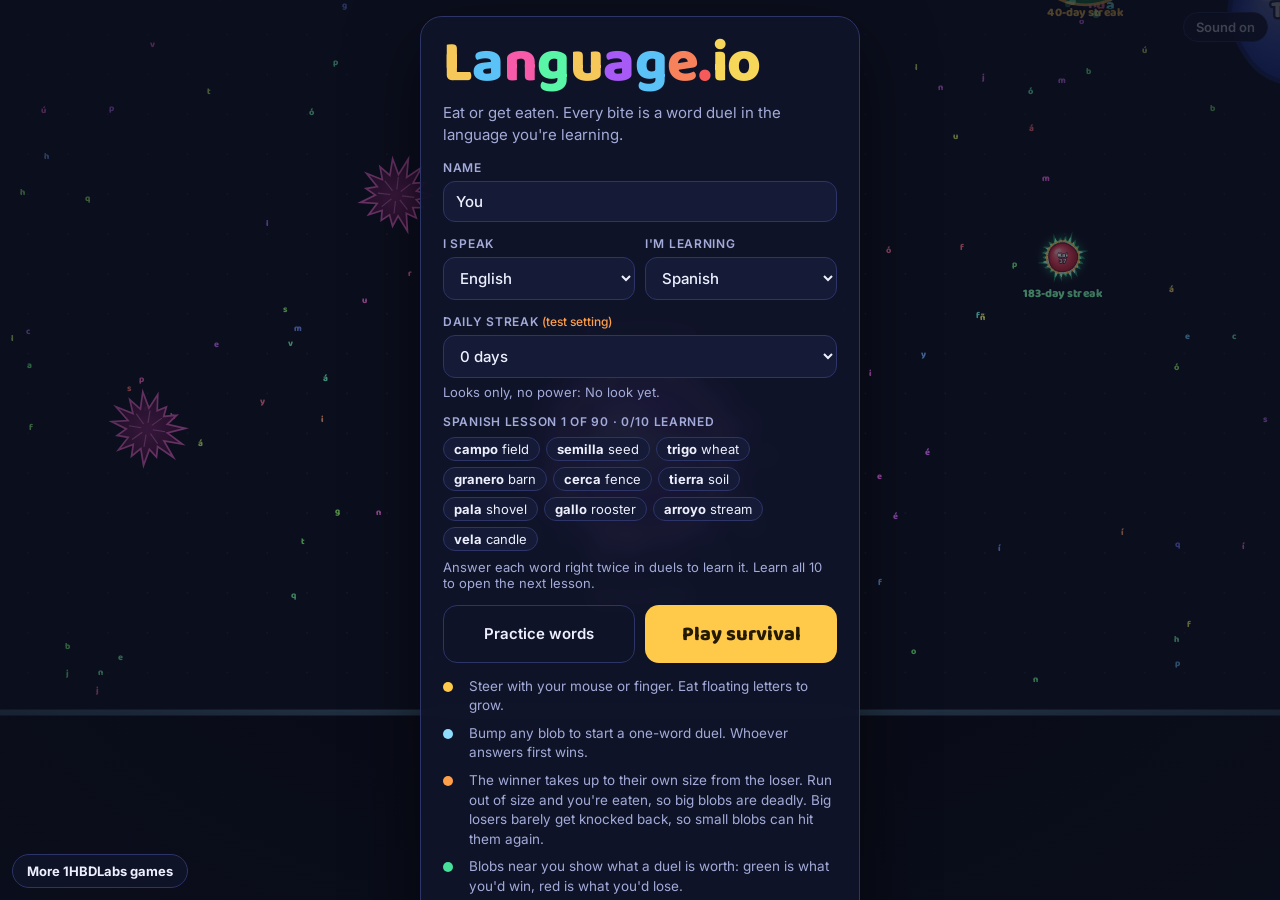
==== language-io/index.html @ 3364c901 "Add Language.io: playable browser game, privacy page and homepage card Co-Authored-By: Claude Opus 5" ====
<!doctype html>
<html lang="en">
<head>
<meta charset="utf-8">
<meta name="viewport" content="width=device-width, initial-scale=1, viewport-fit=cover, user-scalable=no">
<meta name="description" content="Language.io: a free blob battle game where every bump is a word duel. Learn Spanish, English, French, Filipino or Korean.">
<link rel="canonical" href="https://westautomotivellc.github.io/1hbdlabs-games/language-io/">
<meta property="og:title" content="Language.io">
<meta property="og:description" content="Eat or get eaten. Every bump is a word duel in the language you're learning.">
<meta property="og:type" content="website">
<style>:root{padding-top:env(safe-area-inset-top,0px);padding-bottom:env(safe-area-inset-bottom,0px)}body{margin:0}</style>
</head>
<body>
<meta charset="utf-8">
<title>Language.io</title>
<link rel="preconnect" href="https://fonts.googleapis.com">
<link rel="preconnect" href="https://fonts.gstatic.com" crossorigin>
<link rel="stylesheet" href="https://fonts.googleapis.com/css2?family=Baloo+2:wght@500;700;800&family=Inter:wght@400;500;600;700&display=swap">
<style>
/* Layout: full-bleed canvas arena; small glass panels float at the edges; the duel card docks at the bottom. One committed night-pond look. */
:root{
  --ink:#0b0e1d; --ink-2:#151b36; --panel:rgba(16,20,42,.9); --line:#2c3468;
  --text:#eef0ff; --muted:#a3abd9; --gold:#ffc94a; --good:#46e09a; --bad:#ff5f77;
  --bubble:#8fdcff; --ember:#ff9f4a; --thorn:#d25cb6;
  --display:"Baloo 2","Trebuchet MS",system-ui,sans-serif;
  --body:"Inter",system-ui,-apple-system,"Segoe UI",sans-serif;
  color-scheme:dark;
}
[hidden]{display:none!important}
html,body{height:100%;margin:0;overflow:hidden;background:var(--ink);color:var(--text);font-family:var(--body)}
#game{position:fixed;inset:0;display:block;touch-action:none;cursor:crosshair}
button{font:inherit;color:inherit}
button:focus-visible,select:focus-visible,input:focus-visible{outline:2px solid var(--gold);outline-offset:2px}

/* ---------- start / over screens ---------- */
.screen{position:fixed;inset:0;display:grid;place-items:center;overflow:auto;z-index:20;
  padding-block:max(16px,env(safe-area-inset-top,0px)) max(16px,env(safe-area-inset-bottom,0px));
  padding-left:max(16px,env(safe-area-inset-left,0px));padding-right:max(16px,env(safe-area-inset-right,0px));
  background:radial-gradient(ellipse at center,rgba(11,14,29,.25),rgba(11,14,29,.82))}
#start,#over{padding-bottom:calc(64px + env(safe-area-inset-bottom,0px))}
.card{width:100%;max-width:440px;box-sizing:border-box;background:var(--panel);border:1px solid var(--line);border-radius:22px;
  padding:22px;display:grid;gap:14px;box-shadow:0 24px 70px rgba(0,0,0,.5);backdrop-filter:blur(10px)}
.logo{font-family:var(--display);font-weight:800;font-size:clamp(44px,12vw,58px);line-height:.85;margin:0;letter-spacing:-.01em}
.logo span{display:inline-block}
.tag{margin:0;color:var(--muted);font-size:15px;line-height:1.45}
.field{display:grid;gap:6px;min-width:0}
.field label{font-size:12px;font-weight:600;letter-spacing:.06em;text-transform:uppercase;color:var(--muted)}
.hint{text-transform:none;letter-spacing:0;font-weight:500;color:var(--ember)}
.field input,.field select{width:100%;box-sizing:border-box;background:var(--ink-2);border:1px solid var(--line);color:var(--text);
  border-radius:12px;padding:10px 12px;font:500 15px var(--body)}
.row2{display:grid;grid-template-columns:1fr 1fr;gap:10px}
.note{margin:0;font-size:13px;color:var(--muted)}
.today{display:grid;gap:8px}
.today .lbl{font-size:12px;font-weight:600;letter-spacing:.06em;text-transform:uppercase;color:var(--muted)}
.chips{display:flex;flex-wrap:wrap;gap:6px}
.chip{background:var(--ink-2);border:1px solid var(--line);border-radius:999px;padding:3px 10px;font-size:13px}
.chip b{font-weight:700}
.chip.done{border-color:var(--good);background:rgba(70,224,154,.12)}
.err{margin:0;color:var(--bad);font-size:14px}
.btn-primary{background:var(--gold);color:#241a00;border:0;border-radius:14px;padding:13px 16px;font:800 20px var(--display);cursor:pointer}
.btn-primary:hover{filter:brightness(1.07)}
.btn-ghost{background:transparent;border:1px solid var(--line);border-radius:14px;padding:11px 16px;font:600 15px var(--body);cursor:pointer}
.how{margin:0;padding:0;list-style:none;display:grid;gap:8px;font-size:13.5px;line-height:1.45;color:var(--muted)}
.how li{display:grid;grid-template-columns:18px 1fr;gap:8px}
.how li::before{content:"";width:10px;height:10px;border-radius:50%;margin-top:5px;background:var(--dot,var(--gold))}
.stats{display:grid;grid-template-columns:1fr 1fr;gap:8px}
.stat{background:var(--ink-2);border:1px solid var(--line);border-radius:14px;padding:10px 12px}
.stat .k{font-size:12px;color:var(--muted)}
.stat .v{font:800 26px var(--display);font-variant-numeric:tabular-nums;line-height:1.1}
.btnrow{display:grid;grid-template-columns:1fr 1fr;gap:10px}

/* ---------- practice ---------- */
.p-head{display:flex;justify-content:space-between;align-items:center;gap:12px}
.p-title{font:800 30px var(--display);margin:0;line-height:1}
.p-close{padding:7px 14px}
.p-controls{display:grid;grid-template-columns:repeat(3,minmax(0,1fr));gap:8px}
.p-controls select{padding:8px 8px;font-size:14px}
.p-card{min-height:190px;background:var(--ink-2);border:1.5px solid var(--line);border-radius:18px;padding:18px;cursor:pointer;
  display:grid;align-content:center;justify-items:center;gap:8px;text-align:center}
.p-card:hover{border-color:var(--bubble)}
.p-card.flipped{border-color:var(--gold)}
.p-lang{font:700 11px var(--body);letter-spacing:.14em;text-transform:uppercase;color:var(--muted)}
.p-front{font:800 clamp(30px,9vw,44px) var(--display);line-height:1.05;overflow-wrap:anywhere}
.p-back{font:700 22px var(--body);color:var(--gold);overflow-wrap:anywhere}
.p-hint{font-size:13px;color:var(--muted)}
.p-count{text-align:center;font-size:14px;color:var(--muted);font-variant-numeric:tabular-nums}
@media (max-width:420px){ .p-controls{grid-template-columns:1fr 1fr} }

/* ---------- more games corner ---------- */
.more{position:fixed;z-index:25;left:max(12px,env(safe-area-inset-left,0px));bottom:calc(12px + env(safe-area-inset-bottom,0px));
  display:flex;flex-direction:column-reverse;align-items:flex-start;gap:8px;max-width:calc(100% - 24px)}
.more-btn{background:var(--panel);border:1px solid var(--line);border-radius:999px;padding:8px 14px;font:700 13px var(--body);cursor:pointer}
.more-btn:hover{border-color:var(--gold)}
.more-panel{width:300px;max-width:100%;box-sizing:border-box;background:var(--panel);border:1px solid var(--line);border-radius:16px;padding:12px;
  display:grid;gap:10px;backdrop-filter:blur(10px);box-shadow:0 16px 40px rgba(0,0,0,.45)}
.more-head{font:800 16px var(--display)}
.more-list{display:grid;gap:10px}
.mg{display:grid;grid-template-columns:48px 1fr;gap:10px;align-items:center}
.mg-icon{width:48px;height:48px;border-radius:12px;background:var(--ink-2);object-fit:cover;display:grid;place-items:center;font:800 20px var(--display)}
.mg-name{font:700 14px var(--body)}
.mg-links{display:flex;flex-wrap:wrap;gap:6px;margin-top:4px}
.mg-links a,.mg-links span{font:600 12px var(--body);color:var(--text);text-decoration:none;border:1px solid var(--line);border-radius:8px;padding:3px 8px}
.mg-links a:hover{border-color:var(--gold)}
.mg-links span{color:var(--muted)}
.more-foot{font-size:12px;color:var(--muted)}
.more-foot a{color:var(--muted)}

/* ---------- HUD ---------- */
.hud{position:fixed;z-index:10}
#hudL{top:calc(12px + env(safe-area-inset-top,0px));left:max(12px,env(safe-area-inset-left,0px));display:flex;gap:8px;flex-wrap:wrap;pointer-events:none}
.pill{background:var(--panel);border:1px solid var(--line);border-radius:999px;padding:4px 12px;font:700 15px var(--display);white-space:nowrap}
.pill .k{color:var(--muted);font-weight:600;margin-right:4px}
#lb{top:calc(56px + env(safe-area-inset-top,0px));right:max(12px,env(safe-area-inset-right,0px));background:var(--panel);
  border:1px solid var(--line);border-radius:14px;padding:8px 10px;font-size:13px;min-width:150px;pointer-events:none;display:grid;gap:2px}
#lb .row{display:grid;grid-template-columns:18px 1fr auto;gap:6px;font-variant-numeric:tabular-nums}
#lb .row.me{color:var(--gold);font-weight:700}
#lb .n{overflow:hidden;text-overflow:ellipsis;white-space:nowrap}
#lb .h{font:700 12px var(--body);letter-spacing:.06em;text-transform:uppercase;color:var(--muted);margin-bottom:2px}
#muteBtn{top:calc(12px + env(safe-area-inset-top,0px));right:max(12px,env(safe-area-inset-right,0px));background:var(--panel);
  border:1px solid var(--line);border-radius:999px;padding:6px 12px;font:600 13px var(--body);cursor:pointer}
#banner{top:calc(56px + env(safe-area-inset-top,0px));left:50%;transform:translateX(-50%);max-width:min(460px,calc(100% - 32px));
  background:var(--panel);border:1px solid var(--line);border-radius:14px;padding:8px 14px;font:700 16px var(--display);text-align:center;pointer-events:none}
#banner.good{border-color:var(--good)} #banner.bad{border-color:var(--bad)}
#revChip{bottom:calc(16px + env(safe-area-inset-bottom,0px));left:50%;transform:translateX(-50%);background:var(--panel);
  border:1.5px solid var(--ember);color:var(--ember);border-radius:999px;padding:6px 14px;font:700 15px var(--display);pointer-events:none;white-space:nowrap}
#bossTag{top:calc(100px + env(safe-area-inset-top,0px));left:50%;transform:translateX(-50%);font:700 13px var(--body);letter-spacing:.14em;
  text-transform:uppercase;color:#d9a6ff;pointer-events:none;text-shadow:0 0 12px rgba(160,60,255,.8)}

/* ---------- duel card ---------- */
#duel{position:fixed;z-index:15;left:50%;transform:translateX(-50%);bottom:calc(14px + env(safe-area-inset-bottom,0px));
  width:min(560px,calc(100% - 32px));box-sizing:border-box;background:var(--panel);border:1.5px solid var(--bubble);border-radius:22px;
  padding:14px 16px 16px;display:grid;gap:10px;box-shadow:0 0 0 6px rgba(143,220,255,.08),0 20px 60px rgba(0,0,0,.5);backdrop-filter:blur(10px)}
#duel.revenge{border-color:var(--ember);box-shadow:0 0 0 6px rgba(255,159,74,.1),0 20px 60px rgba(0,0,0,.5)}
.d-top{display:flex;justify-content:space-between;gap:12px;align-items:flex-start}
.d-title{font:800 19px var(--display);line-height:1.1}
.d-goal{font-size:13px;color:var(--muted);margin-top:2px}
.d-pips{display:flex;gap:6px;padding-top:4px;flex-shrink:0}
.d-pips i{width:14px;height:14px;border-radius:50%;border:2px solid var(--bubble);box-sizing:border-box}
.d-pips i.on{background:var(--bubble)}
#duel.revenge .d-pips i{border-color:var(--ember)} #duel.revenge .d-pips i.on{background:var(--ember)}
.d-word{display:grid;justify-items:center;gap:2px}
.d-lang{font:700 11px var(--body);letter-spacing:.14em;text-transform:uppercase;color:var(--muted)}
.d-prompt{font:800 clamp(34px,9vw,50px) var(--display);line-height:1;text-align:center;overflow-wrap:anywhere}
.d-timer{height:6px;background:var(--ink-2);border-radius:99px;overflow:hidden}
.d-timer i{display:block;height:100%;width:100%;background:var(--bubble);transform-origin:left center}
#duel.revenge .d-timer i{background:var(--ember)}
.d-opts{display:grid;grid-template-columns:1fr 1fr;gap:8px}
.d-opts button{min-height:52px;min-width:0;background:var(--ink-2);border:1.5px solid var(--line);border-radius:14px;padding:8px 12px;
  display:flex;align-items:center;gap:10px;text-align:left;cursor:pointer;font:600 16px var(--body)}
.d-opts button:hover:not(:disabled){border-color:var(--bubble)}
.d-opts button:disabled{cursor:default;opacity:.75}
.d-opts button.right{background:rgba(70,224,154,.18);border-color:var(--good);opacity:1}
.d-opts button.wrong{background:rgba(255,95,119,.16);border-color:var(--bad);opacity:1}
.d-opts kbd{font:700 12px var(--body);color:var(--muted);border:1px solid var(--line);border-radius:6px;padding:1px 6px;flex-shrink:0}
.d-opts span{overflow-wrap:anywhere;min-width:0}
.d-status{min-height:20px;font-size:14px;text-align:center;color:var(--muted)}
.d-status.good{color:var(--good)} .d-status.bad{color:var(--bad)}

@media (max-width:560px){
  #lb{min-width:120px;font-size:12px}
  #lb .row:nth-child(n+6){display:none}
  .d-opts button{min-height:46px;font-size:15px}
}
@media (prefers-reduced-motion:reduce){ .btn-primary:hover{filter:none} }
</style>

<canvas id="game" aria-label="Language.io arena"></canvas>

<div class="hud" id="hudL" hidden>
  <div class="pill"><span class="k">Size</span><span id="hudSize">20</span></div>
  <div class="pill" id="hudStreak"></div>
  <div class="pill" id="hudLesson"></div>
</div>
<div class="hud" id="lb" hidden></div>
<button class="hud" id="muteBtn" type="button">Sound on</button>
<div class="hud" id="banner" hidden></div>
<div class="hud" id="revChip" hidden></div>
<div class="hud" id="bossTag" hidden>La Sombra is near</div>

<div id="duel" hidden role="dialog" aria-label="Word duel">
  <div class="d-top">
    <div><div class="d-title" id="dTitle"></div><div class="d-goal" id="dGoal"></div></div>
    <div class="d-pips" id="dPips"></div>
  </div>
  <div class="d-word"><span class="d-lang" id="dLang"></span><span class="d-prompt" id="dPrompt"></span></div>
  <div class="d-timer"><i id="dBar"></i></div>
  <div class="d-opts" id="dOpts">
    <button type="button" data-i="0"><kbd>1</kbd><span></span></button>
    <button type="button" data-i="1"><kbd>2</kbd><span></span></button>
    <button type="button" data-i="2"><kbd>3</kbd><span></span></button>
    <button type="button" data-i="3"><kbd>4</kbd><span></span></button>
  </div>
  <div class="d-status" id="dStatus"></div>
</div>

<div class="screen" id="start">
  <div class="card">
    <h1 class="logo" id="logo">Language.io</h1>
    <p class="tag">Eat or get eaten. Every bite is a word duel in the language you're learning.</p>
    <div class="field"><label for="nameIn">Name</label><input id="nameIn" maxlength="14" autocomplete="off"></div>
    <div class="row2">
      <div class="field"><label for="speakIn">I speak</label><select id="speakIn"></select></div>
      <div class="field"><label for="learnIn">I'm learning</label><select id="learnIn"></select></div>
    </div>
    <div class="field">
      <label for="streakIn">Daily streak <span class="hint">(test setting)</span></label>
      <select id="streakIn">
        <option value="0">0 days</option><option value="10">10 days</option><option value="50">50 days</option>
        <option value="100">100 days</option><option value="500">500 days</option>
      </select>
      <p class="note" id="streakNote"></p>
    </div>
    <div class="today"><div class="lbl" id="todayLbl">Lesson 1</div><div class="chips" id="chips"></div><p class="note" id="courseNote"></p></div>
    <p class="err" id="err" hidden></p>
    <div class="btnrow">
      <button class="btn-ghost" id="practiceBtn" type="button">Practice words</button>
      <button class="btn-primary" id="playBtn" type="button">Play survival</button>
    </div>
    <ul class="how">
      <li>Steer with your mouse or finger. Eat floating letters to grow.</li>
      <li style="--dot:var(--bubble)">Bump any blob to start a one-word duel. Whoever answers first wins.</li>
      <li style="--dot:var(--ember)">The winner takes up to their own size from the loser. Run out of size and you're eaten, so big blobs are deadly. Big losers barely get knocked back, so small blobs can hit them again.</li>
      <li style="--dot:var(--good)">Blobs near you show what a duel is worth: green is what you'd win, red is what you'd lose.</li>
      <li style="--dot:var(--thorn)">Small blobs can hide in thornbushes. A big blob can smash a bush to expose who's hiding, but it cracks open: it loses 20% of its size, slows down, and loses more in duels for a few seconds. Bushes grow back after 40 seconds.</li>
    </ul>
  </div>
</div>

<div class="screen" id="practice" hidden>
  <div class="card">
    <div class="p-head">
      <h2 class="p-title">Practice</h2>
      <button class="btn-ghost p-close" id="pClose" type="button">Back</button>
    </div>
    <div class="p-controls">
      <div class="field"><label for="pScope">Words</label>
        <select id="pScope"><option value="lesson">This lesson</option><option value="all">All lessons so far</option></select></div>
      <div class="field"><label for="pOrder">Order</label>
        <select id="pOrder"><option value="course">Course order</option><option value="shuffle">Shuffled</option><option value="hard">Hardest first</option><option value="reverse">Newest first</option></select></div>
      <div class="field"><label for="pFront">Show first</label>
        <select id="pFront"><option value="learn">Word to learn</option><option value="speak">Meaning</option></select></div>
    </div>
    <button class="p-card" id="pCard" type="button" aria-live="polite">
      <span class="p-lang" id="pLang"></span>
      <span class="p-front" id="pFrontTxt"></span>
      <span class="p-back" id="pBackTxt" hidden></span>
      <span class="p-hint" id="pHint">Tap to flip</span>
    </button>
    <div class="p-count" id="pCount"></div>
    <div class="btnrow">
      <button class="btn-ghost p-again" id="pAgain" type="button">Again</button>
      <button class="btn-primary" id="pGot" type="button">Got it</button>
    </div>
    <p class="note">Space flips the card. Left arrow is Again, right arrow is Got it. Practice doesn't change your lesson progress; duels do.</p>
  </div>
</div>

<div id="moreGames" class="more" hidden>
  <button class="more-btn" id="moreBtn" type="button" aria-expanded="false" aria-controls="morePanel">More 1HBDLabs games</button>
  <div class="more-panel" id="morePanel" hidden>
    <div class="more-head">More games by 1HBDLabs</div>
    <div class="more-list" id="moreList"></div>
    <div class="more-foot"><a href="https://westautomotivellc.github.io/1hbdlabs-games/" target="_blank" rel="noopener">All games</a> · <a href="https://westautomotivellc.github.io/1hbdlabs-games/language-io/privacy/" target="_blank" rel="noopener">Privacy</a></div>
  </div>
</div>

<div class="screen" id="adWait" hidden><div class="card" style="text-align:center;max-width:260px"><p class="tag">Loading a quick ad…</p></div></div>

<div class="screen" id="over" hidden>
  <div class="card">
    <h2 class="logo" style="font-size:40px" id="overTitle">Eaten</h2>
    <p class="tag" id="overSub"></p>
    <div class="stats">
      <div class="stat"><div class="k">Peak size</div><div class="v" id="sPeak">0</div></div>
      <div class="stat"><div class="k">Words right</div><div class="v" id="sWords">0</div></div>
      <div class="stat"><div class="k">Duels won</div><div class="v" id="sDuels">0</div></div>
      <div class="stat"><div class="k">Survived</div><div class="v" id="sTime">0s</div></div>
    </div>
    <div class="btnrow">
      <button class="btn-ghost" id="menuBtn" type="button">Settings</button>
      <button class="btn-primary" id="againBtn" type="button">Play again</button>
    </div>
  </div>
</div>

<script>
(() => {
'use strict';

/* ================= words: The Last Translator curriculum, 900 concepts in course order (en | es | fil | fr | ko) ================= */
const RAW = `field|campo|bukid|champ|밭
seed|semilla|buto|graine|씨앗
wheat|trigo|trigo|blé|밀
barn|granero|kamalig|grange|헛간
fence|cerca|bakod|clôture|울타리
soil|tierra|lupa|sol|토양
shovel|pala|pala|pelle|삽
rooster|gallo|tandang|coq|수탉
stream|arroyo|batis|ruisseau|개울
candle|vela|kandila|bougie|양초
blanket|manta|kumot|couverture|담요
spoon|cuchara|kutsara|cuillère|숟가락
boot|bota|bota|botte|부츠
belt|cinturón|sinturon|ceinture|벨트
scarf|bufanda|bandana|foulard|스카프
hand|mano|kamay|main|손
foot|pie|paa|pied|발
head|cabeza|ulo|tête|머리
arm|brazo|braso|bras|팔
leg|pierna|binti|jambe|다리
to be|ser|maging|être|이다
to have|tener|mayroon|avoir|가지다
to do|hacer|gawin|faire|하다
to go|ir|pumunta|aller|가다
to come|venir|dumating|venir|오다
to see|ver|makita|voir|보다
to look|mirar|tumingin|regarder|바라보다
to hear|oír|marinig|entendre|듣다
to listen|escuchar|makinig|écouter|귀 기울여 듣다
to say|decir|sabihin|dire|말하다
big|grande|malaki|grand|큰
small|pequeño|maliit|petit|작은
tall|alto|matangkad|grand|키가 큰
short|corto|maikli|court|짧은
long|largo|mahaba|long|긴
new|nuevo|bago|nouveau|새로운
old|viejo|luma|vieux|오래된
young|joven|bata pa|jeune|어린
good|bueno|mabuti|bon|좋은
bad|malo|masama|mauvais|나쁜
face|cara|mukha|visage|얼굴
eye|ojo|mata|œil|눈
mouth|boca|bibig|bouche|입
ear|oreja|tainga|oreille|귀
nose|nariz|ilong|nez|코
house|casa|bahay|maison|집
door|puerta|pinto|porte|문
window|ventana|bintana|fenêtre|창문
room|habitación|silid|chambre|방
bed|cama|kama|lit|침대
to tell|contar|magkuwento|raconter|이야기하다
to ask|preguntar|magtanong|demander|묻다
to answer|responder|sumagot|répondre|대답하다
to read|leer|basahin|lire|읽다
to write|escribir|magsulat|écrire|쓰다
to speak|hablar|magsalita|parler|말하다
to learn|aprender|matuto|apprendre|배우다
to teach|enseñar|magturo|enseigner|가르치다
to study|estudiar|mag-aral|étudier|공부하다
to play|jugar|maglaro|jouer|놀다
chair|silla|upuan|chaise|의자
table|mesa|mesa|table|테이블
book|libro|aklat|livre|책
pencil|lápiz|lapis|crayon|연필
paper|papel|papel|papier|종이
school|escuela|paaralan|école|학교
teacher|maestro|guro|professeur|선생님
student|estudiante|estudyante|étudiant|학생
friend|amigo|kaibigan|ami|친구
family|familia|pamilya|famille|가족
happy|feliz|masaya|heureux|행복하다
sad|triste|malungkot|triste|슬픈
hot|caliente|mainit|chaud|뜨거운
cold|frío|malamig|froid|추운
warm|cálido|mainit-init|chaud|따뜻한
cool|fresco|malamig-lamig|frais|시원한
fast|rápido|mabilis|rapide|빠른
slow|lento|mabagal|lent|느린
easy|fácil|madali|facile|쉬운
hard|difícil|mahirap|difficile|어려운
to work|trabajar|magtrabaho|travailler|일하다
to help|ayudar|tumulong|aider|돕다
to make|fabricar|gumawa|faire|만들다
to use|usar|gumamit|utiliser|사용하다
to take|tomar|kunin|prendre|가져가다
to give|dar|magbigay|donner|주다
to put|poner|ilagay|mettre|놓다
to get|obtener|makuha|obtenir|얻다
to keep|guardar|panatilihin|garder|유지하다
to open|abrir|buksan|ouvrir|열다
mother|madre|ina|mère|어머니
father|padre|ama|père|아버지
sister|hermana|kapatid na babae|sœur|여자 형제
brother|hermano|kapatid na lalaki|frère|남자 형제
baby|bebé|sanggol|bébé|아기
boy|niño|batang lalaki|garçon|소년
girl|niña|batang babae|fille|소녀
man|hombre|lalaki|homme|남성
woman|mujer|babae|femme|여성
food|comida|pagkain|nourriture|음식
water|agua|tubig|eau|물
milk|leche|gatas|lait|우유
bread|pan|tinapay|pain|빵
rice|arroz|kanin|riz|밥
apple|manzana|mansanas|pomme|사과
banana|plátano|saging|banane|바나나
egg|huevo|itlog|œuf|계란
breakfast|desayuno|almusal|petit-déjeuner|아침 식사
lunch|almuerzo|tanghalian|déjeuner|점심 식사
dinner|cena|hapunan|dîner|저녁 식사
to close|cerrar|isara|fermer|닫다
to start|empezar|magsimula|commencer|시작하다
to stop|parar|huminto|arrêter|멈추다
to walk|caminar|maglakad|marcher|걷다
to run|correr|tumakbo|courir|달리다
to jump|saltar|lumukso|sauter|점프하다
to sit|sentarse|umupo|s'asseoir|앉다
to stand|estar de pie|tumayo|se tenir debout|서다
to sleep|dormir|matulog|dormir|잠을 자다
to wake up|despertarse|gumising|se réveiller|잠에서 깨다
clean|limpio|malinis|propre|깨끗한
dirty|sucio|marumi|sale|더러운
full|lleno|puno|plein|가득한
empty|vacío|walang laman|vide|비어 있는
open|abierto|bukas|ouvert|열려 있는
closed|cerrado|sarado|fermé|닫힌
light|claro|maliwanag|clair|밝은
dark|oscuro|madilim|sombre|어두운
wet|mojado|basa|mouillé|젖은
dry|seco|tuyo|sec|마른
cat|gato|pusa|chat|고양이
dog|perro|aso|chien|개
bird|pájaro|ibon|oiseau|새
fish|pez|isda|poisson|물고기
horse|caballo|kabayo|cheval|말
cow|vaca|baka|vache|암소
pig|cerdo|baboy|cochon|돼지
chicken|pollo|manok|poulet|닭
tree|árbol|puno|arbre|나무
flower|flor|bulaklak|fleur|꽃
to eat|comer|kumain|manger|먹다
to drink|beber|uminom|boire|마시다
to cook|cocinar|magluto|cuisiner|요리하다
to wash|lavar|maghugas|laver|씻다
to clean|limpiar|maglinis|nettoyer|청소하다
to wear|llevar puesto|magsuot|porter|입다
to buy|comprar|bumili|acheter|구입하다
to pay|pagar|magbayad|payer|지불하다
to like|gustar|magustuhan|aimer|좋아하다
to love|amar|magmahal|aimer|사랑하다
grass|césped|damo|herbe|잔디
river|río|ilog|rivière|강
lake|lago|lawa|lac|호수
rain|lluvia|ulan|pluie|비
sun|sol|araw|soleil|해
moon|luna|buwan|lune|달
star|estrella|bituin|étoile|별
cloud|nube|ulap|nuage|구름
day|día|araw|jour|낮
night|noche|gabi|nuit|밤
soft|suave|malambot|doux|부드러운
strong|fuerte|malakas|fort|강한
weak|débil|mahina|faible|약한
loud|ruidoso|maingay|fort|시끄러운
quiet|tranquilo|tahimik|calme|조용한
kind|amable|mabait|gentil|친절한
mean|antipático|masama ang ugali|méchant|심술궂은
funny|gracioso|nakakatawa|drôle|재미있는
serious|serio|Seryoso|sérieux|심각한
pretty|bonito|maganda|joli|예쁜
to want|querer|gusto|vouloir|원하다
to need|necesitar|kailangan|avoir besoin|필요하다
to know|saber|alam|savoir|알다
to think|pensar|isipin|penser|생각하다
to feel|sentir|makaramdam|ressentir|느끼다
to find|encontrar|mahanap|trouver|찾다
to lose|perder|maiwala|perdre|잃다
to bring|traer|dalhin|apporter|가져오다
to send|enviar|ipadala|envoyer|보내다
to show|mostrar|ipakita|montrer|보여주다
morning|mañana|umaga|matin|아침
afternoon|tarde|hapon|après-midi|오후
street|calle|kalye|rue|거리
car|carro|sasakyan|voiture|자동차
bus|autobús|bus|bus|버스
bicycle|bicicleta|bisikleta|vélo|자전거
store|tienda|tindahan|magasin|가게
money|dinero|pera|argent|돈
shirt|camisa|kamiseta|chemise|셔츠
pants|pantalones|pantalon|pantalon|바지
shoes|zapatos|sapatos|chaussures|신발
hat|sombrero|sumbrero|chapeau|모자
coat|abrigo|amerikana|manteau|코트
sock|calcetín|medyas|chaussette|양말
body|cuerpo|katawan|corps|몸
back|espalda|likod|dos|등
knee|rodilla|tuhod|genou|무릎
tooth|diente|ngipin|dent|이빨
hair|cabello|buhok|cheveux|머리카락
bathroom|baño|banyo|salle de bain|화장실
to wait|esperar|maghintay|attendre|기다리다
to live|vivir|mabuhay|vivre|살다
to stay|quedarse|manatili|rester|머무르다
to leave|salir|umalis|partir|떠나다
to arrive|llegar|dumating|arriver|도착하다
to visit|visitar|bisitahin|visiter|방문하다
to call|llamar|tumawag|appeler|부르다
to smile|sonreír|ngumiti|sourire|미소 짓다
to laugh|reír|tumawa|rire|웃다
to cry|llorar|umiyak|pleurer|울다
ugly|feo|pangit|laid|못생긴
red|rojo|pula|rouge|빨간색
blue|azul|asul|bleu|파란색
green|verde|berde|vert|녹색
yellow|amarillo|dilaw|jaune|노란색
black|negro|itim|noir|검은색
white|blanco|puti|blanc|하얀색
brown|marrón|kayumanggi|brun|갈색
orange|naranja|kulay kahel|orange|주황색
purple|morado|lila|violet|보라
kitchen|cocina|kusina|cuisine|주방
clock|reloj|orasan|horloge|시계
phone|teléfono|telepono|téléphone|핸드폰
bag|bolsa|bag|sac|가방
box|caja|kahon|boîte|상자
cup|taza|tasa|tasse|컵
plate|plato|plato|assiette|접시
fork|tenedor|tinidor|fourchette|포크
knife|cuchillo|kutsilyo|couteau|칼
ball|pelota|bola|balle|공
to sing|cantar|kumanta|chanter|노래하다
to dance|bailar|sumayaw|danser|춤을 추다
to swim|nadar|lumangoy|nager|수영하다
to drive|conducir|magmaneho|conduire|운전하다
to ride|montar|sumakay|rouler|타다
to turn|girar|paikutin|tourner|회전하다
to move|mover|gumalaw|bouger|이동하다
to cut|cortar|gupitin|couper|자르다
to break|romper|basagin|briser|부수다
to fix|arreglar|ayusin|réparer|고치다
game|juego|laro|jeu|게임
home|hogar|bahay|maison|집
city|ciudad|lungsod|ville|도시
country|país|bansa|pays|국가
map|mapa|mapa|carte|지도
key|llave|susi|clé|열쇠
bottle|botella|bote|bouteille|병
towel|toalla|tuwalya|serviette|수건
beach|playa|tabing dagat|plage|해변
park|parque|parke|parc|공원
hungry|hambriento|gutom|affamé|배고픈
thirsty|sediento|nauuhaw|assoiffé|목마른
tired|cansado|pagod|fatigué|피곤한
sick|enfermo|may sakit|malade|아픈
ready|listo|handa na|prêt|준비가 된
safe|seguro|ligtas|sûr|안전한
lost|perdido|nawala|perdu|잃어버린
right|correcto|tama|correct|맞는
wrong|equivocado|nagkakamali|faux|잘못된
near|cercano|malapit|près|가까운
to try|intentar|subukan|essayer|노력하다
to choose|elegir|pumili|choisir|선택하다
to remember|recordar|tandaan|se souvenir|기억하다
to forget|olvidar|kalimutan|oublier|잊다
to carry|llevar|dalhin|porter|나르다
to follow|seguir|sumunod|suivre|따르다
to watch|observar|manood|regarder|보다
to meet|conocer|makilala|rencontrer|만나다
to share|compartir|ibahagi|partager|공유하다
to hold|sostener|humawak|tenir|잡고 있다
suitcase|maleta|maleta|valise|여행 가방
backpack|mochila|backpack|sac à dos|배낭
wall|pared|pader|mur|벽
notebook|cuaderno|kuwaderno|carnet de notes|공책
exercise|ejercicio|ehersisyo|exercice|운동
eraser|goma|pambura|gomme|지우개
page|página|pahina|page|페이지
cellphone|celular|selpon|téléphone portable|핸드폰
entrance|entrada|pasukan|entrée|입구
ice cream|helado|sorbetes|glace|아이스크림
to converse|conversar|makipag-usap|converser|대화하다
to explain|explicar|magpaliwanag|expliquer|설명하다
to finish|terminar|tapusin|finir|마치다
to prefer|preferir|mas gusto|préférer|선호하다
to encourage|alentar|hikayatin|encourager|장려하다
to calm down|calmarse|kumalma|se calmer|진정하다
to take out|sacar|ilabas|sortir|꺼내다
to regret|arrepentirse|magsisi|regretter|후회하다
to ride a horse|cabalgar|sumakay sa kabayo|monter à cheval|말을 타다
to happen|suceder|mangyari|arriver|일어나다
to attend|asistir|dumalo|assister à|참석하다
to hurry|apurarse|magmadali|se dépêcher|서두르다
to approve|aprobar|aprubahan|approuver|승인하다
to risk|arriesgar|ipagsapalaran|risquer|위험을 감수하다
to dare|atreverse|maglakas-loob|oser|도전하다
to throw|lanzar|ihagis|jeter|던지다
to burn|quemar|sunugin|brûler|태우다
to crash|chocar|bumangga|entrer en collision|충돌하다
to appear|aparecer|lumitaw|apparaître|나타나다
to sign up|inscribirse|magpatala|s'inscrire|가입하다
surrounding|circundante|nakapaligid|environnant|주변
early|temprano|maaga|tôt|일찍
enough|suficiente|sapat na|assez|충분한
alone|solo|mag-isa|seul|홀로
worried|preocupado|nag-aalala|inquiet|걱정하는
relieved|aliviado|gumaan ang loob|soulagé|안도하는
stubborn|terco|matigas ang ulo|têtu|고집스러운
ashamed|avergonzado|nahihiya|honteux|부끄러운
tangled|enredado|gusot|emmêlé|얽힌
poisonous|venenoso|nakakalason|toxique|독이 있는
tart|tarta|tart|tarte|타트
baseball cap|gorra|baseball cap|casquette de baseball|야구 모자
sandwich|sándwich|sanwits|sandwich|샌드위치
beer|cerveza|beer|bière|맥주
wine glass|copa|baso ng alak|verre à vin|와인잔
umbrella|paraguas|payong|parapluie|우산
card|tarjeta|card|carte|카드
letter|carta|sulat|lettre|편지
boat|barco|bangka|bateau|보트
tie|corbata|kurbata|cravate|넥타이
to confess|confesar|umamin|avouer|고백하다
to fall|caer|mahulog|tomber|떨어지다
to plant|plantar|magtanim|planter|심다
to repair|reparar|ayusin|réparer|수리하다
to protect|proteger|protektahan|protéger|보호하다
to proceed|proceder|magpatuloy|procéder|진행하다
to pass|pasar|dumaan|passer|통과하다
to improve|mejorar|pagbutihin|améliorer|개선하다
to solve|resolver|lutasin|résoudre|해결하다
to practice|practicar|magsanay|pratiquer|연습하다
to climb|trepar|umakyat|grimper|오르다
to push|empujar|itulak|pousser|밀다
to pull|jalar|hilahin|tirer|당기다
to cross|cruzar|tumawid|traverser|건너다
to rescue|rescatar|iligtas|sauver|구조하다
to point|señalar|ituro|pointer|가리키다
to guide|guiar|gumabay|guider|안내하다
to shelter|refugiarse|magsilungan|se mettre à l'abri|피신하다
to measure|medir|sukatin|mesurer|측정하다
to trade|comerciar|makipagkalakalan|échanger|거래하다
blouse|blusa|blusa|blouse|블라우스
gloves|guantes|guwantes|gants|장갑
noise|ruido|ingay|bruit|소음
bridge|puente|tulay|pont|다리
sound|sonido|tunog|son|소리
commotion|alboroto|kaguluhan|agitation|동요
protection|amparo|proteksyon|protection|보호
trouble|apuro|gulo|ennuis|문제
amazement|asombro|pagkamangha|stupéfaction|놀람
chance|posibilidad|posibilidad|chance|가능성
to trust|confiar|magtiwala|faire confiance|신뢰하다
to apologize|disculparse|humingi ng paumanhin|s'excuser|사과하다
to accept|aceptar|tanggapin|accepter|수용하다
to agree|estar de acuerdo|sumang-ayon|être d'accord|동의하다
to avoid|evitar|iwasan|éviter|피하다
to bake|hornear|maghurno|faire cuire|굽다
to borrow|pedir prestado|humiram|emprunter|빌리다
to breathe|respirar|huminga|respirer|숨 쉬다
to build|construir|magtayo|construire|짓다
to cancel|cancelar|Kanselahin|annuler|취소하다
embarrassment|vergüenza|kahihiyan|embarras|당황
anger|enojo|galit|colère|화
disappointment|decepción|pagkabigo|déception|실망
gossip|chisme|tsismis|potins|험담
beginning|comienzo|simula|début|시작
commitment|compromiso|pangako|engagement|약속
appointment|cita|tipanan|rendez-vous|약속
conversation|conversación|pag-uusap|conversation|대화
email|correo electrónico|email|e-mail|이메일
job|empleo|trabaho|emploi|직업
to change|cambiar|magbago|changer|변화하다
to check|revisar|suriin|vérifier|확인하다
to compare|comparar|ihambing|comparer|비교하다
to complain|quejarse|magreklamo|se plaindre|불평하다
to add up|sumar|pagbuuin|additionner|합산하다
to decide|decidir|magpasya|décider|결정하다
to describe|describir|ilarawan|décrire|설명하다
to discover|descubrir|tuklasin|découvrir|발견하다
to enter|entrar|pumasok|entrer|들어가다
to escape|escapar|tumakas|s'échapper|탈출하다
to anticipate|anticipar|asahan|anticiper|예상하다
to forgive|perdonar|magpatawad|pardonner|용서하다
to grow|crecer|lumaki|grandir|자라다
to guess|adivinar|hulaan|deviner|추측하다
to invite|invitar|mag-imbita|inviter|초대하다
to join|unirse|sumali|rejoindre|가입하다
to lend|prestar|magpahiram|prêter|빌려주다
to look for|buscar|hanapin|chercher|찾다
to miss|extrañar|mangulila|manquer|그리워하다
to offer|ofrecer|mag-alok|offrir|권하다
hidden|oculto|nakatago|caché|숨겨진
distant|lejano|malayo|loin|먼
wild|silvestre|ligaw|sauvage|야생의
available|disponible|magagamit|disponible|사용 가능
busy|ocupado|abala|occupé|바쁘다
careful|cuidadoso|maingat|prudent|주의 깊은
cheap|barato|mura|bon marché|값이 싼
obvious|evidente|halata|évident|분명한
comfortable|cómodo|komportable|confortable|편안한
exact|exacto|eksakto|exact|정확한
button|botón|butones|bouton|단추
envelope|sobre|sobre|enveloppe|봉투
package|paquete|pakete|colis|패키지
eyeglasses|lentes|salamin|lunettes|안경
magazine|revista|magasin|revue|잡지
finger|dedo|daliri|doigt|손가락
ice|hielo|yelo|glace|얼음
ink|tinta|tinta|encre|잉크
mailbox|buzón|kahon ng sulat|boîte aux lettres|사서함
truck|camión|trak|camion|트럭
to plan|planear|magplano|planifier|계획하다
to prepare|preparar|maghanda|préparer|준비하다
to promise|prometer|mangako|promettre|약속하다
to receive|recibir|tumanggap|recevoir|받다
to refuse|rechazar|tumanggi|refuser|거절하다
to relax|relajarse|magrelaks|se détendre|긴장을 풀다
to rent|alquilar|umupa|louer|임대하다
to repeat|repetir|ulitin|répéter|반복하다
to rest|descansar|magpahinga|se reposer|쉬다
to save money|ahorrar|mag-ipon ng pera|économiser de l'argent|돈을 절약하다
to shop|ir de compras|mamili|faire du shopping|쇼핑하다
to spend|gastar|gumastos|dépenser|지출하다
to touch|tocar|hawakan|toucher|만지다
to understand|entender|maintindihan|comprendre|이해하다
to win|ganar|manalo|gagner|이기다
to add|agregar|idagdag|ajouter|추가하다
to believe|creer|maniwala|croire|믿다
to belong|pertenecer|nabibilang|appartenir|속하다
to catch|atrapar|mahuli|attraper|잡다
to celebrate|celebrar|magdiwang|célébrer|축하하다
drawer|cajón|kahon ng mesa|tiroir|서랍
sidewalk|acera|bangketa|trottoir|보도
padlock|candado|kandado|cadenas|맹꽁이 자물쇠
helmet|casco|helmet|casque|헬멧
brush|cepillo|sipilyo|brosse|브러시
seat|asiento|upuan|siège|좌석
exit|salida|labasan|sortie|출구
wire|alambre|kawad|fil|철사
ring|anillo|singsing|anneau|반지
post office|oficina de correos|tanggapan ng koreo|bureau de poste|우체국
to collect|coleccionar|mangolekta|collecter|모으다
to cost|costar|magkahalaga|coûter|비용이 들다
to cover|cubrir|takpan|couvrir|씌우다
to create|crear|lumikha|créer|만들다
to draw|dibujar|gumuhit|dessiner|그리다
to drop|dejar caer|maihulog|laisser tomber|떨어뜨리다
to earn money|ganar dinero|kumita ng pera|gagner de l'argent|돈을 벌다
to enjoy|disfrutar|magsaya|profiter|즐기다
to fill|llenar|punan|remplir|채우다
to fly|volar|lumipad|voler|날다
forest|bosque|kagubatan|forêt|숲
breeze|brisa|simoy ng hangin|brise|미풍
building|edificio|gusali|bâtiment|건물
business|negocio|negosyo|entreprise|사업
pitcher|jarra|pitsel|pichet|물주전자
pantry|despensa|dispensa|garde-manger|식료품 저장실
stew|guiso|nilaga|ragoût|스튜
loaf|hogaza|tinapay|miche de pain|빵 한 덩어리
kettle|tetera|takure|bouilloire|주전자
doorway|umbral|pintuan|porte|출입구
to get dressed|vestirse|magbihis|s'habiller|옷을 입다
to lift|levantar|buhatin|soulever|들어 올리다
to lock|cerrar con llave|ikandado|verrouiller|잠그다
to pack|empacar|mag-empake|emballer|포장하다
to pick up|recoger|pulutin|ramasser|줍다
to sell|vender|magbenta|vendre|팔다
to sign|firmar|pumirma|signer|서명하다
to stand up|ponerse de pie|tumayo|se lever|일어서다
to throw away|tirar|itapon|jeter|버리다
to turn off|apagar|patayin|éteindre|끄다
to turn on|encender|buksan|allumer|켜다
to unpack|desempacar|i-unpack|déballer|짐 등에서 꺼내다
to unlock|abrir con llave|buksan gamit ang susi|déverrouiller|잠금을 풀다
to deliver|entregar|ihatid|livrer|배달하다
to divide|dividir|hatiin|diviser|나누다
to exchange|intercambiar|palitan|échanger|교환하다
to include|incluir|isama|inclure|포함하다
to increase|aumentar|tumaas|augmenter|증가하다
to introduce|presentar|ipakilala|présenter|소개하다
to lead|liderar|mamuno|diriger|이끌다
dangerous|peligroso|mapanganib|dangereux|위험한
different|diferente|magkaiba|différent|다른
complicated|complicado|kumplikado|compliqué|복잡한
expensive|caro|mahal|cher|값비싼
healthy|saludable|malusog|en bonne santé|건강한
heavy|pesado|mabigat|lourd|무거운
important|importante|mahalaga|important|중요한
late|atrasado|huli na|en retard|늦은
possible|posible|posible|possible|가능한
same|igual|pareho|même|같은
sleeve|manga|manggas|manche|소매
shoulder|hombro|balikat|épaule|어깨
wound|herida|sugat|blessure|상처
breath|aliento|hininga|haleine|호흡
merchant|comerciante|mangangalakal|marchand|상인
cart|carreta|kariton|charrette|카트
crossroads|cruce|sangang-daan|carrefour|교차로
workshop|taller|pagawaan|atelier|작업장
market stall|puesto de mercado|puwesto sa palengke|étal de marché|시장 매점
lesson|lección|aralin|leçon|수업
to mention|mencionar|banggitin|mentionner|언급하다
to order|pedir|umorder|commander|주문하다
to report|informar|iulat|signaler|보고하다
to publish|publicar|ilathala|publier|출판하다
to reach|alcanzar|maabot|atteindre|도달하다
to return|regresar|bumalik|revenir|돌아오다
to review|repasar|balikan ang aralin|revoir|복습하다
to request|solicitar|humiling|demander|요청하다
to select|seleccionar|pumili|sélectionner|선택하다
to travel|viajar|maglakbay|voyager|여행하다
to update|actualizar|i-update|mettre à jour|업데이트하다
to vote|votar|bumoto|voter|투표하다
to weigh|pesar|timbangin|peser|무게를 재다
to wonder|preguntarse|magtaka|se demander|궁금하다
to check in|registrarse|magparehistro|s'enregistrer|체크인하다
to download|descargar|mag-download|télécharger|다운로드하다
to upload|subir|mag-upload|mettre en ligne|업로드하다
to print|imprimir|mag-print|imprimer|인쇄하다
to reserve|reservar|magpareserba|réserver|예약하다
to schedule|programar|mag-iskedyul|planifier|일정을 잡다
form|formulario|formularyo|formulaire|양식
message|mensaje|mensahe|message|메시지
promise|promesa|pangako|promesse|약속
answer|respuesta|sagot|réponse|답변
drizzle|llovizna|ambon|bruine|이슬비
thunder|trueno|kulog|tonnerre|천둥
sunrise|amanecer|pagsikat ng araw|lever du soleil|해돋이
twilight|crepúsculo|takipsilim|crépuscule|어스름
translator|traductor|tagasalin|traducteur|역자
address|dirección|address|adresse|주소
to charge a phone|cargar un teléfono|i-charge ang telepono|recharger un téléphone|전화를 충전하다
to plug in|enchufar|isaksak|se brancher|플러그를 꽂다
to sign in|iniciar sesión|mag-sign in|se connecter|로그인하다
to sign out|cerrar sesión|mag-sign out|se déconnecter|로그아웃하다
to copy|copiar|kopyahin|copier|복사하다
to paste|pegar|i-paste|coller|붙여넣다
to click|hacer clic|mag-click|cliquer|클릭하다
to press|presionar|pindutin|appuyer|누르다
to delete|borrar|burahin|supprimer|삭제하다
to install|instalar|mag-install|installer|설치하다
agreement|acuerdo|kasunduan|accord|합의
advantage|ventaja|kalamangan|avantage|이점
attitude|actitud|saloobin|attitude|태도
behavior|comportamiento|pag-uugali|comportement|행동
cause|causa|dahilan|cause|원인
choice|elección|pagpili|choix|선택
community|comunidad|pamayanan|communauté|지역 사회
decision|decisión|desisyon|décision|결정
difference|diferencia|pagkakaiba|différence|차이점
environment|medio ambiente|kapaligiran|environnement|환경
account|cuenta|account|compte|계정
bill|factura|bayarin|facture|청구서
border|frontera|hangganan|frontière|국경
customer|cliente|kostumer|client|고객
document|documento|dokumento|document|문서
emergency|emergencia|emerhensiya|urgence|비상
employee|empleado|empleyado|employé|직원
employer|empleador|amo|employeur|고용주
neighborhood|vecindario|kapitbahayan|quartier|동네
receipt|recibo|resibo|reçu|영수증
to advise|aconsejar|payuhan|conseiller|권하다
to allow|permitir|payagan|permettre|허용하다
to apply|postularse|mag-apply|postuler|지원하다
to arrange|coordinar|ayusin|arranger|마련하다
to behave|comportarse|umasal|se comporter|행동하다
to disagree|discrepar|hindi sumang-ayon|être en désaccord|동의하지 않다
to exercise|hacer ejercicio|mag-ehersisyo|faire de l'exercice|운동하다
to graduate|graduarse|magtapos|obtenir un diplôme|졸업하다
to interview|entrevistar|interbyuhin|interviewer|인터뷰하다
to pay attention|prestar atención|magbigay-pansin|faire attention|주의를 기울이다
accurate|preciso|tumpak|précis|정확한
aware|consciente|may kamalayan|conscient|알고 있는
confident|seguro de sí mismo|may tiwala sa sarili|confiant|자신 있는
effective|eficaz|mabisa|efficace|효과적인
fair|justo|patas|équitable|공정한
flexible|flexible|nababaluktot|flexible|유연한
independent|independiente|malaya|indépendant|독립적인
likely|probable|malamang|probable|~할 것 같은
responsible|responsable|responsable|responsable|책임이 있는
successful|exitoso|matagumpay|réussi|성공적인
experience|experiencia|karanasan|expérience|경험
goal|meta|layunin|but|목표
habit|hábito|ugali|habitude|습관
idea|idea|ideya|idée|아이디어
information|información|impormasyon|information|정보
opportunity|oportunidad|pagkakataon|opportunité|기회
opinion|opinión|opinyon|avis|의견
problem|problema|problema|problème|문제
reason|razón|dahilan|raison|이유
result|resultado|resulta|résultat|결과
afraid|asustado|takot|effrayé|두려워하는
angry|enojado|galit|en colère|화난
bored|aburrido|nababagot|ennuyé|지루한
excited|emocionado|sabik|excité|흥분한
nervous|nervioso|kinakabahan|nerveux|불안한
proud|orgulloso|ipinagmamalaki|fier|자랑스러운
surprised|sorprendido|nagulat|surpris|놀란
useful|útil|kapaki-pakinabang|utile|유용한
useless|inútil|walang silbi|inutile|쓸모 없는
necessary|necesario|kailangan|nécessaire|필요한
battery|batería|baterya|batterie|배터리
charger|cargador|charger|chargeur|충전기
password|contraseña|password|mot de passe|비밀번호
screen|pantalla|screen|écran|화면
website|sitio web|website|site web|웹사이트
application|aplicación|aplikasyon|application|애플리케이션
file|archivo|file|fichier|파일
folder|carpeta|folder|dossier|폴더
keyboard|teclado|keyboard|clavier|키보드
internet|internet|internet|Internet|인터넷
solution|solución|solusyon|solution|해결책
success|éxito|tagumpay|succès|성공
tradition|tradición|tradisyon|tradition|전통
value|valor|halaga|valeur|값
challenge|desafío|hamon|défi|도전
consequence|consecuencia|kahihinatnan|conséquence|결과
evidence|evidencia|ebidensya|preuve|증거
method|método|paraan|méthode|방법
responsibility|responsabilidad|responsibilidad|responsabilité|책임
relationship|relación|relasyon|relation|관계
to attach|adjuntar|ilakip|attacher|붙이다
to charge|cobrar|singilin|facturer|요금을 청구하다
to edit|editar|i-edit|éditer|편집하다
to forward|reenviar|ipasa|transmettre|전달하다
to restart|reiniciar|i-restart|redémarrer|다시 시작하다
to scan|escanear|i-scan|scanner|스캔하다
to scroll|desplazarse|mag-scroll|faire défiler|스크롤하다
to swipe|deslizar|mag-swipe|glisser|스와이프하다
to text|enviar un mensaje de texto|mag-text|envoyer un SMS|문자를 보내다
to zoom|acercar|mag-zoom|zoomer|확대/축소하다
argument|argumento|argumento|argument|논거
article|artículo|artikulo|article|기사
background|antecedentes|background|arrière-plan|배경
benefit|beneficio|benepisyo|avantage|혜택
budget|presupuesto|badyet|budget|예산
career|carrera|karera|carrière|직업
citizen|ciudadano|mamamayan|citoyen|시민
culture|cultura|kultura|culture|문화
detail|detalle|detalye|détail|세부 사항
education|educación|edukasyon|éducation|교육
airport|aeropuerto|paliparan|aéroport|공항
bank|banco|bangko|banque|은행
pharmacy|farmacia|botika|pharmacie|약국
hospital|hospital|ospital|hôpital|병원
hotel|hotel|hotel|hôtel|호텔
restaurant|restaurante|restawran|restaurant|식당
station|estación|estasyon|gare|역
ticket|boleto|tiket|billet|표
traffic|tráfico|trapiko|trafic|교통
trip|viaje|biyahe|voyage|여행
to book a room|reservar una habitación|magpareserba ng kuwarto|réserver une chambre|방을 예약하다
to board|abordar|sumakay|embarquer|탑승하다
to depart|partir|umalis|partir|출발하다
to land|aterrizar|lumapag|atterrir|착륙하다
to miss a flight|perder un vuelo|maiwan sa lipad|rater un vol|비행기를 놓치다
to cancel a reservation|cancelar una reserva|kanselahin ang reserbasyon|annuler une réservation|예약을 취소하다
to exchange money|cambiar dinero|magpalit ng pera|échanger de l'argent|환전하다
to ask for directions|pedir indicaciones|magtanong ng direksyon|demander son chemin|길을 묻다
to rent a car|alquilar un auto|umarkila ng kotse|louer une voiture|차를 렌트하다
to check a bag|facturar una maleta|mag-check in ng maleta|enregistrer un bagage|수하물을 부치다
traditional|tradicional|tradisyonal|traditionnel|전통적인
unusual|inusual|hindi pangkaraniwan|inhabituel|특이한
valuable|valioso|mahalaga|précieux|귀중한
willing|dispuesto|payag|disposé|자발적인
complex|complejo|kumplikado|complexe|복잡한
creative|creativo|malikhain|créatif|창의적인
efficient|eficiente|mabisa|efficace|효율적인
equivalent|equivalente|katumbas|équivalent|동등한
essential|esencial|mahalaga|essentiel|필수적인
familiar|familiar|pamilyar|familier|친숙한
effect|efecto|epekto|effet|효과
effort|esfuerzo|pagsisikap|effort|노력
example|ejemplo|halimbawa|exemple|예
future|futuro|kinabukasan|avenir|미래
government|gobierno|pamahalaan|gouvernement|정부
health|salud|kalusugan|santé|건강
history|historia|kasaysayan|histoire|역사
knowledge|conocimiento|kaalaman|connaissance|지식
law|ley|batas|loi|법
level|nivel|antas|niveau|수준
crowded|lleno de gente|matao|bondé|붐비는
delayed|retrasado|naantala|retardé|지연된
direct|directo|direkta|direct|직접
foreign|extranjero|dayuhan|étranger|외국의
local|local|lokal|locale|현지의
one-way|solo de ida|one-way|aller simple|편도
round-trip|de ida y vuelta|balikan|aller-retour|왕복
international|internacional|internasyonal|international|국제적인
domestic|nacional|domestiko|intérieur|국내의
urgent|urgente|apurahan|urgent|긴급한
Where is...?|¿Dónde está...?|Nasaan ang...?|Où est...?|어디에...?
How much does it cost?|¿Cuánto cuesta?|Magkano ito?|Combien ça coûte?|비용은 얼마입니까?
I need help.|Necesito ayuda.|Kailangan ko ng tulong.|J'ai besoin d'aide.|도움이 필요해요.
I have a reservation.|Tengo una reserva.|May reserbasyon ako.|J'ai une réservation.|예약이 있어요.
Can you repeat that?|¿Puede repetir eso?|Maaari mo bang ulitin iyon?|Pouvez-vous répéter cela ?|반복해 주실 수 있나요?
Please speak slowly.|Hable despacio, por favor.|Magsalita nang dahan-dahan, pakiusap.|S'il vous plaît, parlez lentement.|천천히 말씀해주세요.
I don't understand.|No entiendo.|Hindi ko naiintindihan.|Je ne comprends pas.|이해하지 못하겠어요.
Which way is...?|¿Por dónde queda...?|Saan ang daan papunta sa...?|Comment aller à... ?|어느 쪽이...?
What time does it leave?|¿A qué hora sale?|Anong oras ito aalis?|A quelle heure part-il ?|몇 시에 떠나나요?
Is this seat free?|¿Está libre este asiento?|Bakante ba ang upuang ito?|Cette place est-elle libre ?|이 자리가 비어 있나요?
limit|límite|limitasyon|limite|한계
material|material|materyal|matériel|재료
memory|memoria|alaala|mémoire|기억
news|noticias|balita|nouvelles|소식
pattern|patrón|pattern|modèle|무늬
plan|plan|plano|plan|계획
policy|política|patakaran|politique|정책
population|población|populasyon|population|인구
purpose|propósito|layunin|but|목적
research|investigación|pagsisiyasat|recherche|연구
medicine|medicamento|gamot|médicament|약
prescription|receta|reseta|ordonnance|처방
symptom|síntoma|sintomas|symptôme|증상
pain|dolor|sakit|douleur|통증
allergy|alergia|alerhiya|allergie|알레르기
fever|fiebre|lagnat|fièvre|발열
cough|tos|ubo|toux|기침
insurance|seguro|seguro|assurance|보험
doctor|médico|doktor|médecin|의사
nurse|enfermero|nars|infirmière|간호사
risk|riesgo|panganib|risque|위험
rule|regla|tuntunin|règle|규칙
skill|habilidad|kakayahan|compétence|기량
society|sociedad|lipunan|société|사회
source|fuente|pinagmulan|source|원천
system|sistema|sistema|système|체계
technology|tecnología|teknolohiya|technologie|기술
transportation|transporte|transportasyon|transport|운송
truth|verdad|katotohanan|vérité|진실
viewpoint|punto de vista|pananaw|point de vue|견해
salary|salario|sahod|salaire|급여
interview|entrevista|interbyu|entretien|회견
résumé|currículum|résumé|CV|이력서
work shift|turno de trabajo|oras ng trabaho|quart de travail|근무 교대
deadline|fecha límite|deadline|date limite|마감일
meeting|reunión|pulong|réunion|회의
project|proyecto|proyekto|projet|프로젝트
task|tarea|gawain|tâche|일
training|capacitación|pagsasanay|entraînement|훈련
vacation|vacaciones|bakasyon|vacances|휴가
to apply for a job|solicitar empleo|mag-apply ng trabaho|postuler pour un emploi|일자리에 지원하다
to hire|contratar|tanggapin sa trabaho|embaucher|고용하다
to fire an employee|despedir a un empleado|tanggalin sa trabaho|licencier un employé|직원을 해고하다
to quit a job|renunciar a un trabajo|magbitiw sa trabaho|quitter un emploi|직장을 그만두다
to retire|jubilarse|magretiro|prendre sa retraite|은퇴하다
to negotiate a salary|negociar un salario|makipag-usap sa sahod|négocier un salaire|급여를 협상하다
to file a document|presentar un documento|maghain ng dokumento|déposer un document|서류를 제출하다
to sign a contract|firmar un contrato|pumirma ng kontrata|signer un contrat|계약서에 서명하다
to attend a meeting|asistir a una reunión|dumalo sa pulong|assister à une réunion|회의에 참석하다
to meet a deadline|cumplir un plazo|umabot sa deadline|respecter un délai|마감일을 지키다
formal|formal|pormal|formel|공식적인
general|general|pangkalahatan|général|일반적인
logical|lógico|lohikal|logique|논리적
natural|natural|natural|naturel|자연스러운
practical|práctico|praktikal|pratique|현실적인
reliable|confiable|maaasahan|fiable|믿을 수 있는
specific|específico|tiyak|spécifique|특정한
temporary|temporal|pansamantala|temporaire|일시적인
typical|típico|tipikal|typique|전형적인
unfair|injusto|hindi patas|injuste|불공정
ability|capacidad|kakayahan|capacité|능력
access|acceso|access|accès|접근
action|acción|aksyon|action|행동
activity|actividad|aktibidad|activité|활동
amount|cantidad|halaga|montant|양
approach|enfoque|diskarte|approche|접근법
area|área|lugar|zone|영역
authority|autoridad|awtoridad|autorité|권한
balance|equilibrio|balanse|équilibre|균형
case|caso|kaso|cas|사례
to calculate|calcular|kalkulahin|calculer|계산하다
to challenge|desafiar|hamunin|défier|도전하다
to communicate|comunicar|makipag-usap|communiquer|의사소통하다
to concentrate|concentrarse|tumutok|se concentrer|집중하다
to consider|considerar|isaalang-alang|considérer|고려하다
to convince|convencer|kumbinsihin|convaincre|확신시키다
to cooperate|cooperar|makipagtulungan|coopérer|협력하다
to criticize|criticar|pumuna|critiquer|흠잡다
to defend|defender|ipagtanggol|défendre|지키다
to depend|depender|umasa|dépendre|의존하다
to yawn|bostezar|humikab|bâiller|하품하다
to scare away|ahuyentar|itaboy|faire fuir|쫓아내다
to overwhelm|agobiar|bigatan ng loob|accabler|압도하다
to boast|alardear|magyabang|se vanter|자랑하다
to lack|carecer|magkulang|manquer de|부족하다
to amaze|asombrar|pamanghain|étonner|놀라게 하다
to please|complacer|palugurin|faire plaisir à|기쁘게 하다
to reconcile|conciliar|pagkasunduin|réconcilier|화해시키다
to drown|ahogar|lunurin|noyer|물에 빠뜨리다
to vouch for|avalar|managot para sa|se porter garant de|보증하다
relief|alivio|ginhawa|soulagement|안도감
craving|antojo|pananabik|envie irrésistible|갈망
affection|cariño|pagmamahal|affection|애정
rest|descanso|pahinga|repos|휴식
unease|desasosiego|pagkabalisa|malaise|불안감
longing|anhelo|pangungulila|désir ardent|그리움
downpour|aguacero|buhos ng ulan|averse|폭우
well-being|bienestar|kagalingan|bien-être|건강과 행복
earring|arete|hikaw|boucle d’oreille|귀걸이
handle|asa|hawakan|anse|손잡이
to prevent|prevenir|pigilan|empêcher|예방하다
to recommend|recomendar|magrekomenda|recommander|추천하다
to reduce|reducir|bawasan|réduire|줄이다
to troubleshoot|solucionar problemas|lutasin ang problema|dépanner|문제를 해결하다
to support|apoyar|suportahan|soutenir|지원하다
to translate|traducir|isalin|traduire|번역하다
to volunteer|ofrecerse|magboluntaryo|faire du bénévolat|자원봉사하다
to adapt|adaptarse|umangkop|s'adapter|적응하다
to achieve|lograr|makamit|atteindre|성취하다
to admit|admitir|umamin|admettre|인정하다
data|datos|datos|données|데이터
debate|debate|debate|débat|토론
demand|demanda|demand|demande|수요
direction|rumbo|direksyon|direction|방향
economy|economía|ekonomiya|économie|경제
energy|energía|enerhiya|énergie|에너지
event|evento|kaganapan|événement|이벤트
fact|hecho|katotohanan|fait|사실
freedom|libertad|kalayaan|liberté|자유
growth|crecimiento|paglago|croissance|성장
to compromise|llegar a un acuerdo|magkasundo|faire des compromis|타협하다
to conclude|concluir|tapusin|conclure|끝내다
to confirm|confirmar|kumpirmahin|confirmer|확인하다
to contribute|contribuir|mag-ambag|contribuer|기여하다
to demonstrate|demostrar|ipakita|démontrer|입증하다
to evaluate|evaluar|tasahin|évaluer|평가하다
to identify|identificar|kilalanin|identifier|식별하다
to interpret|interpretar|bigyang kahulugan|interpréter|해석하다
to negotiate|negociar|makipag-ayos|négocier|협상하다
to participate|participar|lumahok|participer|참가하다
to propose|proponer|magmungkahi|proposer|제안하다
to recognize|reconocer|kilalanin|reconnaître|인정하다
to replace|reemplazar|palitan|remplacer|바꾸다
to represent|representar|kumatawan|représenter|대표하다
to require|requerir|nangangailangan|exiger|필요하다
to summarize|resumir|ibuod|résumer|요약하다
to verify|verificar|patunayan|vérifier|확인하다
to warn|advertir|magbabala|avertir|경고하다
to connect|conectar|kumonekta|se connecter|연결하다
to contain|contener|naglalaman ng|contenir|포함하다
as far as I know|hasta donde sé|sa pagkakaalam ko|Pour autant que je sache|내가 아는 한
on the other hand|por otro lado|sa kabilang banda|d'autre part|반면에
in my opinion|en mi opinión|sa aking palagay|à mon avis|내 생각에는
it depends on...|depende de...|depende sa...|ça dépend de...|그것은 ...에 달려있다
I completely agree|estoy totalmente de acuerdo|lubos akong sumasang-ayon|Je suis tout à fait d'accord|나는 전적으로 동의한다
I disagree|no estoy de acuerdo|hindi ako sang-ayon|je ne suis pas d'accord|나는 동의하지 않는다
what do you mean?|¿qué quieres decir?|anong ibig mong sabihin|que veux-tu dire ?|무슨 뜻이에요?
could you explain that?|¿podrías explicar eso?|pwede mo bang ipaliwanag yun?|peux-tu expliquer ça ?|그걸 설명해 주시겠어요?
let me think|déjame pensar|pag-isipan ko|laisse-moi réfléchir|생각해볼게
that makes sense|eso tiene sentido|may katuturan iyan|ça a du sens|그게 말이 되네요
impact|impacto|epekto|impact|영향
issue|asunto|usapin|problème|문제
leader|líder|pinuno|chef|지도자
media|medios de comunicación|media|médias|미디어
option|opción|opsyon|option|옵션
organization|organización|organisasyon|organisation|조직
performance|rendimiento|pagganap|performance|성능
period|período|panahon|période|기간
pressure|presión|presyon|pression|압력
process|proceso|proseso|processus|프로세스
to continue|continuar|magpatuloy|continuer|계속하다
to control|controlar|kontrolin|contrôler|통제하다
to define|definir|tukuyin|définir|정의하다
to determine|determinar|matukoy|déterminer|결정하다
to establish|establecer|magtatag|établir|설립하다
to express|expresar|ipahayag|exprimer|표현하다
to prioritize|priorizar|unahin|prioriser|우선순위를 정하다
to imagine|imaginar|isipin|imaginer|상상하다
to maintain|mantener|panatilihin|maintenir|유지하다
to persuade|persuadir|manghikayat|persuader|설득하다
to predict|predecir|hulaan|prédire|예측하다
to produce|producir|gumawa|produire|생산하다
to react|reaccionar|magreaksyon|réagir|반응하다
to realize|darse cuenta|mapagtanto|se rendre compte|깨닫다
to reflect|reflexionar|magnilay|réfléchir|곰곰이 생각하다
to relate|relacionar|iugnay|mettre en relation|관련짓다
to remove|quitar|tanggalin|supprimer|제거하다
to respond|contestar|tumugon|répondre|대답하다
to reveal|revelar|ihayag|révéler|드러내다
to suggest|sugerir|magmungkahi|suggérer|제안하다
product|producto|produkto|produit|제품
quality|calidad|kalidad|qualité|품질
report|informe|ulat|rapport|보고서
resource|recurso|mapagkukunan|ressource|자원
feedback|comentarios|puna|retour|피드백
safety|seguridad|seguridad|sécurité|안전
standard|norma|tuntunin|standard|기준
statement|declaración|pahayag|déclaration|성명
strategy|estrategia|diskarte|stratégie|전략
structure|estructura|istraktura|structure|구조
to rate|calificar|bigyan ng marka|évaluer|평가하다
to classify|clasificar|uriin|classer|나누다
to combine|combinar|pagsamahin|combiner|결합하다
to complete|completar|kumpletuhin|compléter|완료하다
to conduct|realizar|isagawa|mener|수행하다
to assemble|ensamblar|buoin|assembler|모으다
to contact|contactar|makipag-ugnayan|contacter|연락하다
to decrease|disminuir|bumaba|diminuer|감소하다
to distinguish|distinguir|makilala|distinguer|구별하다
to emphasize|enfatizar|bigyang-diin|souligner|강조하다`;
const LANGS = {en:'English', es:'Spanish', fil:'Filipino', fr:'French', ko:'Korean'};
const CODES = {en:'EN', es:'ES', fil:'FIL', fr:'FR', ko:'KO'};
const LI = {en:0, es:1, fil:2, fr:3, ko:4};
const CONCEPTS = RAW.trim().split('\n').map(l => l.split('|').map(s => s.trim()));
const wordOf = (c, l) => c[LI[l]];
const LETTERS = {
  es:'abcdefghijlmnopqrstuvyzñáéíóú', fr:'abcdefghijlmnopqrstuvéèàçêô', fil:'abdeghiklmnopstuwyng',
  en:'abcdefghijklmnopqrstuvwxyz', ko:'ㄱㄴㄷㄹㅁㅂㅅㅇㅈㅊㅋㅌㅍㅎㅏㅓㅗㅜㅡㅣ'
};
function shuffle(arr, rnd=Math.random){for(let i=arr.length-1;i>0;i--){const j=Math.floor(rnd()*(i+1));[arr[i],arr[j]]=[arr[j],arr[i]];}return arr;}

let settings = {name:'You', speak:'en', learn:'es', streak:0, muted:false};
try { const s = JSON.parse(localStorage.getItem('languageio-settings') || 'null'); if (s) Object.assign(settings, s); } catch (e) {}
if (!LANGS[settings.speak]) settings.speak = 'en';
if (!LANGS[settings.learn]) settings.learn = 'es';
function saveSettings(){ try { localStorage.setItem('languageio-settings', JSON.stringify(settings)); } catch (e) {} }

/* ----- curriculum: the course goes in order, 10 words per lesson.
   A word is learned after 2 correct duel answers; learn all 10 and the next lesson opens.
   Duels use the current lesson's words 70% of the time and review older lessons 30% of the time. ----- */
const LESSON_SIZE = 10, LESSONS = Math.ceil(CONCEPTS.length / LESSON_SIZE), MASTERY = 2;
let progress = {lesson: 0, hits: {}};
let progressFor = '';
const progressKey = () => progressFor;
function loadProgress(learn = settings.learn, speak = settings.speak){
  progressFor = `languageio-course-${learn}-${speak}`;
  progress = {lesson: 0, hits: {}};
  try { const p = JSON.parse(localStorage.getItem(progressKey()) || 'null'); if (p && typeof p.lesson === 'number') progress = {lesson: clamp(p.lesson, 0, LESSONS-1), hits: p.hits || {}}; } catch (e) {}
}
function saveProgress(){ try { localStorage.setItem(progressKey(), JSON.stringify(progress)); } catch (e) {} }
const lessonIdx = n => { const out = []; for (let i = n*LESSON_SIZE; i < Math.min(CONCEPTS.length, (n+1)*LESSON_SIZE); i++) out.push(i); return out; };
const learnedCount = () => lessonIdx(progress.lesson).filter(i => (progress.hits[i] || 0) >= MASTERY).length;

let lastQ = -1;
function pickConcept(){
  const review = progress.lesson > 0 && Math.random() < 0.3;
  let pool;
  if (review) {
    // favour the most recent lessons, but reach back through the whole course
    const back = Math.min(progress.lesson, 1 + Math.floor(Math.pow(Math.random(), 2) * progress.lesson));
    pool = lessonIdx(progress.lesson - back);
  } else {
    const cur = lessonIdx(progress.lesson);
    const unlearned = cur.filter(i => (progress.hits[i] || 0) < MASTERY);
    pool = unlearned.length && Math.random() < 0.75 ? unlearned : cur;
  }
  if (pool.length > 1) pool = pool.filter(i => i !== lastQ);
  return lastQ = pool[Math.floor(Math.random()*pool.length)];
}
function makeQuestion(){
  const ci = pickConcept(), c = CONCEPTS[ci];
  const prompt = wordOf(c, settings.learn), answer = wordOf(c, settings.speak);
  const used = new Set([answer]); const opts = [answer];
  // distractors come from nearby lessons so they look like real choices
  const lo = Math.max(0, (progress.lesson - 3)*LESSON_SIZE), hi = Math.min(CONCEPTS.length, (progress.lesson + 4)*LESSON_SIZE);
  const near = shuffle(Array.from({length: hi - lo}, (_, k) => lo + k));
  for (const oi of near.concat(shuffle(Array.from({length: CONCEPTS.length}, (_, k) => k)))) {
    if (opts.length >= 4) break;
    const o = CONCEPTS[oi], t = wordOf(o, settings.speak);
    if (oi === ci || used.has(t) || wordOf(o, settings.learn) === prompt) continue;
    used.add(t); opts.push(t);
  }
  shuffle(opts);
  return {ci, prompt, answer, options: opts, correct: opts.indexOf(answer)};
}
function recordCorrect(ci){
  const before = learnedCount();
  progress.hits[ci] = (progress.hits[ci] || 0) + 1;
  let unlocked = false;
  if (learnedCount() >= lessonIdx(progress.lesson).length && progress.lesson < LESSONS - 1) { progress.lesson++; unlocked = true; }
  saveProgress();
  return {unlocked, newlyLearned: !unlocked && learnedCount() > before};
}

/* ================= helpers ================= */
const rand = (a,b) => a + Math.random()*(b-a);
const clamp = (v,a,b) => v<a?a:v>b?b:v;
const $ = id => document.getElementById(id);
const reduceMotion = matchMedia('(prefers-reduced-motion: reduce)').matches;

/* ================= audio ================= */
let AC = null, master = null, bossGain = null, nextNote = 0, noteIdx = 0, lastPop = 0;
const MOTIF = [110, 130.81, 123.47, 103.83, 110, 98, 103.83, 82.41];
function initAudio(){
  if (AC) { if (AC.state === 'suspended') AC.resume(); return; }
  try {
    AC = new (window.AudioContext || window.webkitAudioContext)();
    master = AC.createGain(); master.gain.value = settings.muted ? 0 : 0.9; master.connect(AC.destination);
    bossGain = AC.createGain(); bossGain.gain.value = 0; bossGain.connect(master);
    const lp = AC.createBiquadFilter(); lp.type = 'lowpass'; lp.frequency.value = 340; lp.Q.value = 7;
    const mix = AC.createGain(); mix.gain.value = 0.28;
    const pulse = AC.createGain(); pulse.gain.value = 0.6;
    [[55,'sawtooth'],[77.78,'sawtooth'],[41.2,'sine']].forEach(([f,t]) => { const o = AC.createOscillator(); o.type = t; o.frequency.value = f; o.connect(mix); o.start(); });
    mix.connect(lp); lp.connect(pulse); pulse.connect(bossGain);
    const lfo = AC.createOscillator(); lfo.frequency.value = 1.15; const lg = AC.createGain(); lg.gain.value = 0.4; lfo.connect(lg); lg.connect(pulse.gain); lfo.start();
    const lfo2 = AC.createOscillator(); lfo2.frequency.value = 0.07; const l2 = AC.createGain(); l2.gain.value = 160; lfo2.connect(l2); l2.connect(lp.frequency); lfo2.start();
  } catch (e) { AC = null; }
}
function tone(f, dur, type='sine', vol=0.15, slide=0, delay=0, dest){
  if (!AC || settings.muted) return;
  const t = AC.currentTime + delay;
  const o = AC.createOscillator(), g = AC.createGain();
  o.type = type; o.frequency.setValueAtTime(f, t);
  if (slide) o.frequency.exponentialRampToValueAtTime(f*slide, t+dur);
  g.gain.setValueAtTime(0.0001, t); g.gain.exponentialRampToValueAtTime(vol, t+0.012); g.gain.exponentialRampToValueAtTime(0.0001, t+dur);
  o.connect(g); g.connect(dest || master); o.start(t); o.stop(t+dur+0.05);
}
const sfx = {
  duel(){ tone(330,.12,'square',.07); tone(495,.18,'square',.07,0,.1); },
  right(){ tone(660,.1,'triangle',.15); tone(990,.18,'triangle',.13,0,.08); },
  wrong(){ tone(220,.28,'sawtooth',.07,.6); },
  win(){ [523,659,784,1047].forEach((f,i) => tone(f,.2,'triangle',.12,0,i*.07)); },
  lose(){ tone(300,.55,'sawtooth',.08,.4); },
  crack(){ tone(160,.28,'square',.09,.45); },
  pop(){ if (!AC) return; if (AC.currentTime - lastPop < 0.06) return; lastPop = AC.currentTime; tone(rand(720,900),.05,'sine',.04,1.4); },
};
let bossVol = 0;
function audioStep(){
  let vol = 0;
  if (state === 'play' && player && !player.dead) {
    for (const e of ents) {
      if (e.streak >= 500 && !e.dead && e !== player) {
        const d = Math.max(0, Math.hypot(e.x-player.x, e.y-player.y) - e.r - player.r);
        const v = Math.pow(clamp(1 - d/1700, 0, 1), 1.6);
        if (v > vol) vol = v;
      }
    }
  }
  bossVol += (vol - bossVol) * 0.05;
  if (!AC) return;
  bossGain.gain.setTargetAtTime(settings.muted ? 0 : vol*0.6, AC.currentTime, 0.3);
  if (vol > 0.02 && AC.currentTime >= nextNote) {
    if (nextNote < AC.currentTime - 0.2) nextNote = AC.currentTime + 0.05;
    const f = MOTIF[noteIdx++ % MOTIF.length];
    tone(f, 1.1, 'triangle', 0.35, 0, nextNote - AC.currentTime, bossGain);
    tone(f/2, 1.1, 'sine', 0.3, 0, nextNote - AC.currentTime, bossGain);
    nextNote += 0.78;
  }
}

/* ================= world ================= */
const WORLD = 4200, MIN_MASS = 12, BOT_COUNT = 26, PELLETS = 650, BUSH_R = 52, ROUND_TIME = 5;
const radius = m => Math.sqrt(m) * 4.2;
const NAMES = ['Luna','Mateo','Sofi','Bao','Kai','Nube','Pip','Rosa','Tito','Mika','Gus','Lola','Dani','Yuki','Omar','Inés','Remy','Paz','Teo','Coco','Nico','Vale','Sam','Juno','Ziggy','Bea','Fer','Min','Hana','Leo','Ari','Tomi'];
let ents = [], pellets = [], bushes = [], duels = [], parts = [], floats = [], regrow = [];
let player = null, state = 'menu', T = 0, nextId = 1, respawnT = 0, bossT = 0;
let stats = null, lastPlayerPos = {x: WORLD/2, y: WORLD/2};

function pickName(){
  const taken = new Set(ents.map(e => e.name));
  const free = NAMES.filter(n => !taken.has(n));
  const pool = free.length ? free : NAMES;
  return pool[Math.floor(Math.random()*pool.length)];
}
function spawnPos(avoidPlayer){
  for (let k=0; k<40; k++) {
    const x = rand(120, WORLD-120), y = rand(120, WORLD-120);
    if (!avoidPlayer || !player || player.dead || Math.hypot(x-player.x, y-player.y) > 750) return {x, y};
  }
  return {x: rand(120, WORLD-120), y: rand(120, WORLD-120)};
}
function mkEnt(o){
  const p = spawnPos(!o.isPlayer);
  const e = Object.assign({id: nextId++, x: p.x, y: p.y, vx: 0, vy: 0, mass: 20, r: 0, hue: 200, name: '',
    isPlayer: false, duel: null, immune: 0, burst: 0, cracked: 0, slow: 0, bushCd: 0, hidden: false,
    streak: 0, revenge: null, wob: Math.random()*100, dead: false, bot: null, boss: false}, o);
  e.r = radius(e.mass);
  return e;
}
function pickStreak(){ const r = Math.random(); return r<.45 ? 0 : r<.7 ? Math.floor(rand(10,49)) : r<.88 ? Math.floor(rand(50,99)) : Math.floor(rand(100,320)); }
function randomBotMass(fresh){ const r = Math.random(); if (fresh) return r<.8 ? rand(12,40) : rand(60,180); return r<.6 ? rand(12,45) : r<.87 ? rand(60,260) : rand(300,800); }
function makeBot(mass){
  return mkEnt({mass, name: pickName(), hue: Math.floor(rand(0,360)), streak: pickStreak(),
    bot: {acc: rand(.55,.9), spd: rand(.8,1.2), aggr: rand(.3,1), careful: rand(.3,1), think: 0, tx: 0, ty: 0, wx: 0, wy: 0}});
}
function makeBoss(){
  return mkEnt({mass: rand(900,1300), name: 'La Sombra', hue: 272, streak: 500, boss: true,
    bot: {acc: .86, spd: 1.1, aggr: .95, careful: .9, think: 0, tx: 0, ty: 0, wx: 0, wy: 0}});
}
function mkPellet(x, y, m=1){
  const L = LETTERS[settings.learn] || LETTERS.es;
  const h = Math.floor(rand(0,360));
  return {x: x ?? rand(30, WORLD-30), y: y ?? rand(30, WORLD-30), vx: 0, vy: 0, m,
    ch: L[Math.floor(Math.random()*L.length)], c: `hsl(${h},90%,70%)`, noEat: 0, noEatT: 0};
}
function buildWorld(){
  ents = []; pellets = []; bushes = []; duels = []; parts = []; floats = []; regrow = []; player = null; respawnT = 0; bossT = 0;
  for (let i=0; i<24; i++) {
    let x, y, ok, tries = 0;
    do { x = rand(220, WORLD-220); y = rand(220, WORLD-220); ok = bushes.every(b => Math.hypot(b.x-x, b.y-y) > 380); } while (!ok && ++tries < 50);
    bushes.push({x, y, r: BUSH_R, seed: Math.random()*100, spikes: Array.from({length: 15}, () => rand(.86, 1.16))});
  }
  for (let i=0; i<PELLETS; i++) pellets.push(mkPellet());
  for (let i=0; i<BOT_COUNT; i++) ents.push(makeBot(randomBotMass(false)));
  ents.push(makeBoss());
}
function spawnPlayer(){
  player = mkEnt({isPlayer: true, mass: 20, name: settings.name || 'You', hue: 42, streak: settings.streak, immune: 3});
  for (let k=0; k<60; k++) {
    const x = rand(300, WORLD-300), y = rand(300, WORLD-300);
    if (ents.every(e => e.mass < 60 || Math.hypot(e.x-x, e.y-y) > 650)) { player.x = x; player.y = y; break; }
  }
  ents.push(player);
  stats = {words: 0, duels: 0, peak: 20, start: T};
}

/* ================= input ================= */
const mouse = {x: 0, y: 0, active: false};
const cv = $('game'), ctx = cv.getContext('2d');
cv.addEventListener('pointermove', e => { mouse.x = e.clientX; mouse.y = e.clientY; mouse.active = true; });
cv.addEventListener('pointerdown', e => { mouse.x = e.clientX; mouse.y = e.clientY; mouse.active = true; });
cv.addEventListener('pointerup', e => { if (e.pointerType === 'touch') mouse.active = false; });
cv.addEventListener('pointercancel', () => { mouse.active = false; });
addEventListener('keydown', e => { if (e.key >= '1' && e.key <= '4') answer(+e.key - 1); });

let W = 0, H = 0, DPR = 1;
function resize(){ DPR = Math.min(2, devicePixelRatio || 1); W = innerWidth; H = innerHeight; cv.width = W*DPR; cv.height = H*DPR; cv.style.width = W+'px'; cv.style.height = H+'px'; }
addEventListener('resize', resize); resize();

/* ================= simulation ================= */
function speedOf(e){ return 400*Math.pow(e.mass, -0.27) * (e.slow>0 ? 0.45 : 1) * (e.burst>0 ? 1.9 : 1); }

function botThink(e, dt){
  const b = e.bot; b.think -= dt; if (b.think > 0) return; b.think = rand(.18, .35);
  const view = 420 + e.r*2.2;
  let threat = null, td = 1e9, prey = null, ps = 0;
  for (const o of ents) {
    if (o === e || o.dead) continue;
    const dx = o.x-e.x, dy = o.y-e.y;
    if (Math.abs(dx) > view || Math.abs(dy) > view) continue;
    const d = Math.hypot(dx, dy) - o.r - e.r;
    const free = !o.duel && !o.hidden && o.immune <= 0;
    // bold, accurate bots will poke a bigger blob to steal their own size from it
    const bold = b.aggr > 0.85 && b.acc > 0.8 && o.mass < e.mass*4;
    if (o.r > e.r*1.1 && !bold && !o.duel && o.immune <= 0.5 && d < 220 + o.r && d < td) { td = d; threat = o; }
    if (free && e.r > o.r*1.1) { const s = o.mass/(d+80); if (s > ps) { ps = s; prey = o; } }
    else if (free && bold && o.r > e.r*1.1) { const s = e.mass*0.6/(d+80); if (s > ps) { ps = s; prey = o; } }
  }
  if (threat && e.hidden) { b.tx = e.x; b.ty = e.y; return; }
  if (threat) {
    if (e.r < BUSH_R*0.95) {
      let best = null, bd = 1e9;
      for (const k of bushes) { const d = Math.hypot(k.x-e.x, k.y-e.y); if (d < bd) { bd = d; best = k; } }
      if (best && bd < 450) { b.tx = best.x; b.ty = best.y; return; }
    }
    const dx = e.x-threat.x, dy = e.y-threat.y, d = Math.hypot(dx, dy) || 1;
    b.tx = e.x + dx/d*300; b.ty = e.y + dy/d*300; return;
  }
  // bold big bots will ram a bush to flush out a juicy blob hiding in it
  b.smash = null;
  if (e.r > BUSH_R*1.25 && b.aggr > 0.6 && e.cracked <= 0) {
    for (const k of bushes) {
      if ((k.grow ?? 1) < 1 || Math.hypot(k.x-e.x, k.y-e.y) > view) continue;
      const hider = ents.find(o => o.hidden && o !== e && Math.hypot(o.x-k.x, o.y-k.y) < k.r && o.mass > e.mass*0.08);
      if (hider && (!prey || hider.mass > prey.mass)) { b.smash = k; b.tx = k.x; b.ty = k.y; return; }
    }
  }
  if (prey && Math.random() < b.aggr + 0.2) { b.tx = prey.x + prey.vx*0.3; b.ty = prey.y + prey.vy*0.3; return; }
  if (e.r < 140) {
    let pp = null, pd = 1e9;
    for (const p of pellets) { const dx = p.x-e.x, dy = p.y-e.y; if (Math.abs(dx) > 450 || Math.abs(dy) > 450) continue; const d = dx*dx+dy*dy; if (d < pd) { pd = d; pp = p; } }
    if (pp) { b.tx = pp.x; b.ty = pp.y; return; }
  }
  if (!b.wx || Math.hypot(b.wx-e.x, b.wy-e.y) < 80 || Math.random() < 0.02) { b.wx = rand(200, WORLD-200); b.wy = rand(200, WORLD-200); }
  b.tx = b.wx; b.ty = b.wy;
}

function moveStep(dt){
  for (const e of ents) {
    if (e.dead) continue;
    if (e.duel) { e.vx = e.vy = 0; continue; }
    let dx = 0, dy = 0, thr = 1;
    if (e.isPlayer) {
      const mx = mouse.x - W/2, my = mouse.y - H/2, d = Math.hypot(mx, my);
      if (d > 1) { dx = mx/d; dy = my/d; }
      thr = mouse.active ? clamp((d - 4)/(e.r*cam.z + 60), 0, 1) : 0;
    } else {
      botThink(e, dt);
      const tx = e.bot.tx - e.x, ty = e.bot.ty - e.y, d = Math.hypot(tx, ty);
      if (d > 1) { dx = tx/d; dy = ty/d; }
      thr = d < 5 ? 0 : 1;
      if (e.r > BUSH_R*1.25) {
        for (const b of bushes) {
          if (b === e.bot.smash) continue;
          const bx = e.x-b.x, by = e.y-b.y, bd = Math.hypot(bx, by), lim = e.r + b.r + 70*e.bot.careful;
          if (bd < lim && bd > 0) { const k = (lim-bd)/lim*2*e.bot.careful; dx += bx/bd*k; dy += by/bd*k; }
        }
        const n = Math.hypot(dx, dy); if (n > 0) { dx /= n; dy /= n; }
      }
    }
    const sp = speedOf(e)*thr, k = Math.min(1, dt*7);
    e.vx += (dx*sp - e.vx)*k; e.vy += (dy*sp - e.vy)*k;
    e.x = clamp(e.x + e.vx*dt, e.r*0.5, WORLD - e.r*0.5);
    e.y = clamp(e.y + e.vy*dt, e.r*0.5, WORLD - e.r*0.5);
  }
}

function crack(e, b, nx, ny){
  const lost = e.mass*0.2; e.mass -= lost; e.r = radius(e.mass);
  const n = Math.max(6, Math.min(16, Math.round(lost/6)));
  for (let i=0; i<n; i++) {
    const a = Math.atan2(ny, nx) + rand(-1.7, 1.7), sp = rand(260, 540);
    const p = mkPellet(e.x + Math.cos(a)*e.r*0.7, e.y + Math.sin(a)*e.r*0.7, lost/n);
    p.vx = Math.cos(a)*sp; p.vy = Math.sin(a)*sp; p.noEat = e.id; p.noEatT = T + 0.9;
    pellets.push(p);
  }
  e.cracked = 6; e.slow = 2; e.bushCd = 2.5;
  burst(e.x, e.y, e.r, `hsl(${e.hue},80%,65%)`, 22);
  addFloat(e.x, e.y - e.r - 10, 'CRACKED', '#d25cb6');
  if (near(e)) sfx.crack();
}
function bushStep(dt){
  for (const e of ents) {
    e.hidden = false;
    if (e.dead || e.duel) continue;
    for (const b of bushes) {
      if (b.dead || (b.grow ?? 1) < 1) continue;
      const dx = e.x-b.x, dy = e.y-b.y, d = Math.hypot(dx, dy) || 0.01;
      if (e.r < b.r*0.95) { if (d < b.r*0.8) e.hidden = true; continue; }
      const lim = e.r + b.r*0.55;
      if (d < lim) {
        // a big blob that rams a bush pays for it (cracked + weakened) but smashes the bush
        if (e.r > b.r*1.25 && e.bushCd <= 0) { crack(e, b, dx/d, dy/d); smashBush(b, e); continue; }
        e.x = b.x + dx/d*lim; e.y = b.y + dy/d*lim;
      }
    }
  }
  if (bushes.some(b => b.dead)) bushes = bushes.filter(b => !b.dead);
  for (const b of bushes) if ((b.grow ?? 1) < 1) b.grow = Math.min(1, b.grow + dt/3);
  // smashed bushes grow back in the same spot after 40 seconds
  for (let i = regrow.length - 1; i >= 0; i--) {
    const g = regrow[i];
    if (T >= g.t) { regrow.splice(i, 1); bushes.push({x: g.x, y: g.y, r: BUSH_R, seed: Math.random()*100, spikes: Array.from({length: 15}, () => rand(.86, 1.16)), grow: 0}); }
  }
}
const BUSH_REGROW = 40;
function smashBush(b, by){
  b.dead = true;
  regrow.push({t: T + BUSH_REGROW, x: b.x, y: b.y});
  burst(b.x, b.y, b.r, '#d25cb6', 34);
  addFloat(b.x, b.y - b.r - 14, 'BUSH SMASHED', '#d25cb6');
  for (const e of ents) if (e.hidden && Math.hypot(e.x-b.x, e.y-b.y) < b.r*1.2) { e.hidden = false; addFloat(e.x, e.y - e.r - 8, 'EXPOSED', '#ffc94a'); }
}
function pelletStep(dt){
  const f = Math.pow(0.03, dt);
  for (const p of pellets) {
    if (p.vx || p.vy) {
      p.x = clamp(p.x + p.vx*dt, 10, WORLD-10); p.y = clamp(p.y + p.vy*dt, 10, WORLD-10);
      p.vx *= f; p.vy *= f;
      if (Math.abs(p.vx) < 3 && Math.abs(p.vy) < 3) p.vx = p.vy = 0;
    }
  }
  for (const e of ents) {
    if (e.dead || e.duel) continue;
    const r = e.r, r2 = r*r;
    for (let i = pellets.length-1; i >= 0; i--) {
      const p = pellets[i], dx = p.x-e.x;
      if (dx > r || dx < -r) continue;
      const dy = p.y-e.y;
      if (dy > r || dy < -r || dx*dx+dy*dy > r2) continue;
      if (p.noEat === e.id && T < p.noEatT) continue;
      e.mass += p.m; pellets.splice(i, 1);
      if (e.isPlayer) sfx.pop();
    }
    e.r = radius(e.mass);
  }
  let n = 0; for (const p of pellets) if (p.m === 1) n++;
  for (; n < PELLETS; n++) pellets.push(mkPellet());
}

function pairStep(){
  for (let i=0; i<ents.length; i++) {
    const a = ents[i];
    if (a.dead || a.duel || a.hidden) continue;
    for (let j=i+1; j<ents.length; j++) {
      if (a.duel) break;
      const b = ents[j];
      if (b.dead || b.duel || b.hidden) continue;
      const dx = b.x-a.x, dy = b.y-a.y, rs = a.r + b.r;
      if (Math.abs(dx) > rs || Math.abs(dy) > rs) continue;
      const d = Math.hypot(dx, dy) || 0.01;
      if (d > rs - 3) continue;
      const nx = dx/d, ny = dy/d;
      if (a.immune <= 0 && b.immune <= 0) {
        // the attacker is whoever was moving into the other one, whatever their size
        const va = a.vx*nx + a.vy*ny, vb = -(b.vx*nx + b.vy*ny);
        if (va >= vb) startDuel(a, b); else startDuel(b, a);
        continue;
      }
      const ov = rs - d, wa = b.mass/(a.mass + b.mass), wb = 1 - wa;
      a.x -= nx*ov*wa*0.5; a.y -= ny*ov*wa*0.5; b.x += nx*ov*wb*0.5; b.y += ny*ov*wb*0.5;
    }
  }
}

/* ================= duels ================= */
function startDuel(att, def){
  const cx = (att.x + def.x)/2, cy = (att.y + def.y)/2;
  const R = Math.max(Math.hypot(att.x-cx, att.y-cy) + att.r, Math.hypot(def.x-cx, def.y-cy) + def.r) + 14;
  const du = {att, def, round: null, pause: 0.45, finish: null, cx, cy, R, age: 0,
    mine: att.isPlayer ? 'att' : def.isPlayer ? 'def' : null};
  att.duel = def.duel = du; att.vx = att.vy = def.vx = def.vy = 0;
  duels.push(du);
  if (du.mine) { sfx.duel(); openDuelUI(du); }
}
function startRound(du){
  const r = du.round = {t: 0, q: du.mine ? makeQuestion() : null, ans: {}, bot: {}, done: false, winner: null, why: ''};
  for (const side of ['att','def']) {
    const e = du[side]; if (e.isPlayer) continue;
    r.bot[side] = {at: (1.2 + Math.random()*2.3)/e.bot.spd, ok: Math.random() < e.bot.acc, done: false};
  }
  if (du.mine) renderRound(du);
}
function duelStep(du, dt){
  du.age += dt;
  if (du.pause > 0) {
    du.pause -= dt;
    if (du.pause <= 0) { if (du.finish) endDuel(du); else startRound(du); }
    return;
  }
  const r = du.round; r.t += dt;
  for (const side of ['att','def']) {
    const b = r.bot[side];
    if (b && !b.done && r.t >= b.at) { b.done = true; register(du, side, b.ok); if (r.done) return; }
  }
  if (!r.done && r.t >= ROUND_TIME) roundOver(du, null, 'timeout');
  if (du.mine && !r.done) $('dBar').style.transform = `scaleX(${clamp(1 - r.t/ROUND_TIME, 0, 1)})`;
}
function register(du, side, ok){
  const r = du.round;
  if (r.done || side in r.ans) return;
  r.ans[side] = ok;
  if (du.mine && side !== du.mine && !ok) setStatus(`${du[side].name} missed!`, 'good');
  if (ok) { roundOver(du, side, 'first'); return; }
  const other = side === 'att' ? 'def' : 'att';
  if (other in r.ans) roundOver(du, null, 'bothwrong');
}
function roundOver(du, side, why){
  const r = du.round; r.done = true; r.winner = side; r.why = why;
  du.finish = side || 'none';
  du.pause = du.mine ? 1.25 : 0.25;
  if (du.mine) showRoundResult(du);
}
// what the winner can take: up to their own size (1.5x from a cracked blob), never more than the loser has
function takeAmount(w, l){ return Math.min(w.mass*(l.cracked > 0 ? 1.5 : 1), l.mass); }
function separate(a, b){
  a.r = radius(a.mass); b.r = radius(b.mass);
  const dx = b.x-a.x, dy = b.y-a.y, d = Math.hypot(dx, dy) || 1, need = a.r + b.r + 6;
  if (d < need) {
    const nx = dx/d, ny = dy/d, wa = b.mass/(a.mass + b.mass);
    a.x -= nx*(need-d)*wa; a.y -= ny*(need-d)*wa; b.x += nx*(need-d)*(1-wa); b.y += ny*(need-d)*(1-wa);
  }
}
function takeFrom(w, l){
  const amt = takeAmount(w, l);
  if (l.mass - amt < MIN_MASS) { w.mass += l.mass; eliminate(l, w); return {eaten: true, amount: Math.round(l.mass)}; }
  l.mass -= amt; w.mass += amt;
  w.immune = 1.0; l.immune = 1.0;
  separate(w, l);
  // knockback shrinks with size: small losers fly off, big losers barely budge
  const dx = l.x - w.x, dy = l.y - w.y, d = Math.hypot(dx, dy) || 1;
  const kb = clamp(260*Math.sqrt(20/l.mass), 12, 260);
  l.vx = dx/d*kb*7; l.vy = dy/d*kb*7;
  addFloat(w.x, w.y - w.r - 10, `+${Math.round(amt)}`, '#46e09a');
  addFloat(l.x, l.y - l.r - 10, `-${Math.round(amt)}`, '#ff5f77');
  return {eaten: false, amount: Math.round(amt)};
}
function endDuel(du){
  duels.splice(duels.indexOf(du), 1);
  const {att, def} = du; att.duel = def.duel = null;
  burst(du.cx, du.cy, du.R, '#8fdcff', 30);
  let info = null;
  if (du.finish === 'none') {
    att.immune = def.immune = 1.0; separate(att, def);
    if (du.mine) info = {msg: 'Nobody got it. You bounce apart.', good: null};
  } else {
    const w = du[du.finish], l = du[du.finish === 'att' ? 'def' : 'att'];
    const res = takeFrom(w, l);
    if (w.isPlayer) { stats.duels++; info = {msg: res.eaten ? `You ate ${l.name}!` : `You took ${res.amount} from ${l.name}`, good: true}; }
    else if (l.isPlayer && !res.eaten) info = {msg: `${w.name} took ${res.amount} from you`, good: false};
  }
  if (du.mine) {
    closeDuelUI();
    if (info) { showBanner(info.msg, info.good); if (info.good === true) sfx.win(); else if (info.good === false) sfx.lose(); }
    if (pendingLesson) { const m = pendingLesson; pendingLesson = ''; setTimeout(() => showBanner(m, true), 1600); }
  }
}
function eliminate(l, killer){
  l.dead = true;
  burst(l.x, l.y, l.r, `hsl(${l.hue},80%,65%)`, 40);
  if (killer) addFloat(killer.x, killer.y - killer.r - 10, `ATE ${l.name.toUpperCase()}`, '#46e09a');
  if (l.isPlayer) gameOver(killer);
}
function bubblePush(dt){
  for (const du of duels) {
    for (const e of ents) {
      if (e.dead || e.duel) continue;
      const dx = e.x-du.cx, dy = e.y-du.cy, d = Math.hypot(dx, dy) || 0.01, min = du.R + e.r*0.9;
      if (d < min) { const push = Math.min(min - d, (140 + (min-d)*3)*dt); e.x += dx/d*push; e.y += dy/d*push; }
    }
  }
}

/* ================= fx ================= */
function burst(x, y, r, c, n){
  if (parts.length > 500) return;
  for (let i=0; i<n; i++) {
    const a = Math.random()*Math.PI*2, sp = rand(80, 320);
    parts.push({x: x + Math.cos(a)*r*0.8, y: y + Math.sin(a)*r*0.8, vx: Math.cos(a)*sp, vy: Math.sin(a)*sp, life: rand(.4,.9), max: .9, c, s: rand(3, 8)});
  }
}
function addFloat(x, y, text, c){ floats.push({x, y, text, c, life: 1.4}); }
function near(e){ return player && !player.dead && Math.hypot(e.x-player.x, e.y-player.y) < 900; }

/* ================= camera ================= */
const cam = {x: WORLD/2, y: WORLD/2, z: 0.7};
function camStep(dt){
  let f;
  if (state === 'play' && player && !player.dead && player.duel) {
    const du = player.duel, panel = $('duel').offsetHeight || 0;
    f = {x: du.cx, y: du.cy + (panel*0.55)/cam.z, r: player.r};
  } else if (state === 'play' && player && !player.dead) f = player;
  else if (state === 'over') f = {x: lastPlayerPos.x, y: lastPlayerPos.y, r: 40};
  else f = ents.find(e => e.boss && !e.dead) || ents[0] || {x: WORLD/2, y: WORLD/2, r: 60};
  const screen = clamp(Math.min(W, H)/820, 0.6, 1.4);
  const tz = Math.min(1.35, Math.pow(42/(f.r || 40), 0.45)) * screen * (state === 'menu' ? 0.85 : 1);
  const k = Math.min(1, dt*5);
  cam.x += (f.x - cam.x)*k; cam.y += (f.y - cam.y)*k; cam.z += (tz - cam.z)*Math.min(1, dt*2.5);
}

/* ================= main update ================= */
let hudT = 0;
function update(dt){
  T += dt;
  for (const e of ents) {
    e.r = radius(e.mass);
    if (e.immune > 0) e.immune -= dt;
    if (e.burst > 0) e.burst -= dt;
    if (e.cracked > 0) e.cracked -= dt;
    if (e.slow > 0) e.slow -= dt;
    if (e.bushCd > 0) e.bushCd -= dt;
    if (e.revenge && T > e.revenge.until) e.revenge = null;
  }
  moveStep(dt);
  bushStep(dt);
  pelletStep(dt);
  pairStep();
  for (const du of duels.slice()) duelStep(du, dt);
  bubblePush(dt);
  for (const e of ents) if (!e.duel && e.mass > 150) e.mass -= (e.mass - 150)*0.0035*dt;
  ents = ents.filter(e => !e.dead);
  // respawn
  if (ents.filter(e => e.bot && !e.boss).length < BOT_COUNT) { respawnT -= dt; if (respawnT <= 0) { ents.push(makeBot(randomBotMass(true))); respawnT = rand(1, 3); } }
  if (!ents.some(e => e.boss)) { bossT += dt; if (bossT > 45) { ents.push(makeBoss()); bossT = 0; } }
  // fx
  for (const p of parts) { p.x += p.vx*dt; p.y += p.vy*dt; p.vx *= 0.94; p.vy *= 0.94; p.life -= dt; }
  parts = parts.filter(p => p.life > 0);
  for (const f of floats) { f.y -= 40*dt; f.life -= dt; }
  floats = floats.filter(f => f.life > 0);
  if (player && !player.dead) { lastPlayerPos.x = player.x; lastPlayerPos.y = player.y; if (stats) stats.peak = Math.max(stats.peak, player.mass); }
  camStep(dt);
  audioStep();
  hudT -= dt; if (hudT <= 0) { hudT = 0.2; updateHUD(); }
}

/* ================= render ================= */
function drawBlob(e){
  const r = e.r;
  if (e.streak >= 50) drawFlame(e);
  const N = Math.max(22, Math.min(56, Math.round(r/2)));
  ctx.beginPath();
  for (let i=0; i<=N; i++) {
    const a = i/N*Math.PI*2;
    const w = reduceMotion ? 0 : Math.sin(T*2.6 + a*3 + e.wob)*0.022 + Math.sin(T*4.1 - a*5 + e.wob*1.7)*0.014;
    const rr = r*(1 + w), x = e.x + Math.cos(a)*rr, y = e.y + Math.sin(a)*rr;
    i ? ctx.lineTo(x, y) : ctx.moveTo(x, y);
  }
  ctx.closePath();
  const g = ctx.createRadialGradient(e.x - r*.35, e.y - r*.4, r*.1, e.x, e.y, r);
  g.addColorStop(0, `hsl(${e.hue},85%,78%)`); g.addColorStop(.55, `hsl(${e.hue},75%,58%)`); g.addColorStop(1, `hsl(${e.hue},70%,40%)`);
  ctx.fillStyle = g; ctx.fill();
  ctx.lineWidth = Math.max(2, r*.07); ctx.strokeStyle = `hsl(${e.hue},65%,28%)`; ctx.stroke();
  ctx.fillStyle = 'rgba(255,255,255,.22)';
  ctx.beginPath(); ctx.ellipse(e.x - r*.35, e.y - r*.42, r*.26, r*.15, -0.6, 0, Math.PI*2); ctx.fill();
  if (e.streak >= 10) {
    ctx.beginPath(); ctx.arc(e.x, e.y, r + Math.max(3, r*.06), 0, Math.PI*2);
    ctx.lineWidth = Math.max(2.5, r*.05); ctx.strokeStyle = 'rgba(255,201,74,.9)'; ctx.stroke();
  }
  if (e.cracked > 0) {
    ctx.save(); ctx.globalAlpha = clamp(e.cracked/2, 0, 1); ctx.strokeStyle = 'rgba(20,10,30,.75)'; ctx.lineWidth = Math.max(2, r*.04);
    for (let k=0; k<3; k++) {
      const a0 = e.wob + k*2.1; ctx.beginPath(); ctx.moveTo(e.x + Math.cos(a0)*r*.95, e.y + Math.sin(a0)*r*.95);
      for (let s=1; s<=4; s++) { const f = 1 - s*.2, ja = a0 + (s%2 ? .25 : -.25); ctx.lineTo(e.x + Math.cos(ja)*r*f, e.y + Math.sin(ja)*r*f); }
      ctx.stroke();
    }
    ctx.restore();
  }
  if (e.immune > 0 && !e.duel) {
    ctx.save(); ctx.setLineDash([8, 8]); ctx.lineDashOffset = -T*40; ctx.strokeStyle = 'rgba(255,255,255,.55)'; ctx.lineWidth = 2/cam.z;
    ctx.beginPath(); ctx.arc(e.x, e.y, r + 8, 0, Math.PI*2); ctx.stroke(); ctx.restore();
  }
  const fs = Math.max(11, r*.36);
  ctx.font = `800 ${fs}px "Baloo 2", sans-serif`; ctx.textAlign = 'center'; ctx.textBaseline = 'middle';
  ctx.lineWidth = fs*.2; ctx.strokeStyle = 'rgba(10,12,30,.75)'; ctx.lineJoin = 'round';
  ctx.strokeText(e.name, e.x, e.y - fs*.15); ctx.fillStyle = '#fff'; ctx.fillText(e.name, e.x, e.y - fs*.15);
  // exact size on every blob
  const ms = Math.max(10, fs*.62); ctx.font = `800 ${ms}px "Inter", sans-serif`;
  ctx.lineWidth = ms*.25; ctx.strokeText(Math.round(e.mass), e.x, e.y + fs*.62);
  ctx.fillStyle = 'rgba(255,255,255,.9)'; ctx.fillText(Math.round(e.mass), e.x, e.y + fs*.62);
  // streak name under the blob
  if (e.streak >= 10) {
    const ss = Math.max(10, 12/cam.z, r*.2);
    ctx.font = `800 ${ss}px "Baloo 2", sans-serif`;
    const col = e.streak >= 500 ? '#e9a6ff' : e.streak >= 100 ? '#7dffb0' : e.streak >= 50 ? '#9fd0ff' : '#ffc94a';
    const flameExtra = e.streak >= 50 ? e.r*(e.streak >= 500 ? .75 : e.streak >= 100 ? .6 : .34) + 8 : 6;
    const y = e.y + r + flameExtra + ss*.8;
    const label = `${e.streak}-day streak`;
    ctx.lineWidth = ss*.28; ctx.strokeStyle = 'rgba(10,12,30,.85)'; ctx.strokeText(label, e.x, y);
    ctx.fillStyle = col; ctx.fillText(label, e.x, y);
  }
}
// what a duel with this blob would win or cost you, shown above nearby blobs
function drawStake(e){
  const gain = Math.round(takeAmount(player, e)), loss = takeAmount(e, player);
  const eats = gain >= Math.round(e.mass) - MIN_MASS, dies = player.mass - loss < MIN_MASS;
  const g = eats ? `EAT +${Math.round(e.mass)}` : `+${gain}`;
  const l = dies ? 'EATS YOU' : `-${Math.round(loss)}`;
  const s = Math.max(12, 14/cam.z);
  ctx.font = `800 ${s}px "Inter", sans-serif`;
  const flameExtra = e.streak >= 50 ? e.r*(e.streak >= 500 ? .75 : e.streak >= 100 ? .6 : .34) + 8 : 4;
  const y = e.y - e.r - flameExtra - s*.9;
  const gw = ctx.measureText(g).width, lw = ctx.measureText(l).width, gap = s*.8, total = gw + gap + lw;
  const x0 = e.x - total/2;
  ctx.textAlign = 'left'; ctx.lineWidth = s*.28; ctx.strokeStyle = 'rgba(10,12,30,.9)';
  ctx.strokeText(g, x0, y); ctx.fillStyle = '#46e09a'; ctx.fillText(g, x0, y);
  ctx.strokeText(l, x0 + gw + gap, y); ctx.fillStyle = '#ff5f77'; ctx.fillText(l, x0 + gw + gap, y);
  ctx.textAlign = 'center';
}
function drawFlame(e){
  const tier = e.streak >= 500 ? 3 : e.streak >= 100 ? 2 : 1;
  const cols = tier === 1 ? ['rgba(60,140,255,.5)','rgba(170,220,255,.75)'] : tier === 2 ? ['rgba(40,220,120,.5)','rgba(200,255,210,.8)'] : ['rgba(150,40,255,.55)','rgba(255,130,230,.8)'];
  const len = e.r*(tier === 1 ? .34 : tier === 2 ? .6 : .75) + 8;
  const N = 22, w = Math.PI/N*1.15;
  ctx.save(); ctx.globalCompositeOperation = 'lighter';
  const g = ctx.createRadialGradient(e.x, e.y, e.r*.9, e.x, e.y, e.r + len*1.1);
  g.addColorStop(0, cols[0]); g.addColorStop(1, 'rgba(0,0,0,0)');
  ctx.fillStyle = g; ctx.beginPath(); ctx.arc(e.x, e.y, e.r + len*1.1, 0, Math.PI*2); ctx.fill();
  for (let layer=0; layer<2; layer++) {
    ctx.fillStyle = cols[layer]; const L = len*(layer ? .55 : 1);
    ctx.beginPath();
    for (let i=0; i<N; i++) {
      const a = i/N*Math.PI*2 + T*0.5;
      const fl = reduceMotion ? .7 : Math.abs(Math.sin(T*9 + i*2.3 + e.wob)*Math.sin(T*5.3 + i*1.1));
      const tip = e.r + L*(.35 + .65*fl), sway = reduceMotion ? 0 : Math.sin(T*6 + i)*.09, br = e.r*.96;
      ctx.moveTo(e.x + Math.cos(a-w)*br, e.y + Math.sin(a-w)*br);
      ctx.quadraticCurveTo(e.x + Math.cos(a-w*.3)*(e.r + L*.45), e.y + Math.sin(a-w*.3)*(e.r + L*.45), e.x + Math.cos(a+sway)*tip, e.y + Math.sin(a+sway)*tip);
      ctx.quadraticCurveTo(e.x + Math.cos(a+w*.3)*(e.r + L*.45), e.y + Math.sin(a+w*.3)*(e.r + L*.45), e.x + Math.cos(a+w)*br, e.y + Math.sin(a+w)*br);
      ctx.closePath();
    }
    ctx.fill();
  }
  ctx.restore();
}
function drawBush(b){
  if ((b.grow ?? 1) < 1) {
    // regrowing: a small sprout that swells to full size over 3 seconds
    ctx.save(); ctx.translate(b.x, b.y); ctx.scale(.3 + .7*b.grow, .3 + .7*b.grow); ctx.translate(-b.x, -b.y); ctx.globalAlpha = .45 + .55*b.grow;
    const g = b.grow; b.grow = 1; drawBush(b); b.grow = g; ctx.restore(); return;
  }
  const n = b.spikes.length, sway = reduceMotion ? 0 : Math.sin(T*0.8 + b.seed)*0.04;
  ctx.beginPath();
  for (let i=0; i<n*2; i++) {
    const a = i/(n*2)*Math.PI*2 + sway;
    const rr = i%2 === 0 ? b.r*1.14*b.spikes[i/2] : b.r*0.7;
    const x = b.x + Math.cos(a)*rr, y = b.y + Math.sin(a)*rr;
    i ? ctx.lineTo(x, y) : ctx.moveTo(x, y);
  }
  ctx.closePath();
  const g = ctx.createRadialGradient(b.x, b.y, b.r*.1, b.x, b.y, b.r*1.1);
  g.addColorStop(0, 'rgba(120,36,104,.88)'); g.addColorStop(1, 'rgba(70,18,62,.9)');
  ctx.fillStyle = g; ctx.fill();
  ctx.lineWidth = 3; ctx.strokeStyle = '#d25cb6'; ctx.lineJoin = 'miter'; ctx.stroke();
  ctx.beginPath();
  for (let i=0; i<8; i++) { const a = i/8*Math.PI*2 + b.seed - sway*2; ctx.moveTo(b.x + Math.cos(a)*b.r*.2, b.y + Math.sin(a)*b.r*.2); ctx.lineTo(b.x + Math.cos(a)*b.r*.62, b.y + Math.sin(a)*b.r*.62); }
  ctx.lineWidth = 2; ctx.strokeStyle = 'rgba(240,140,220,.55)'; ctx.stroke();
}
function drawBubble(du){
  const R = du.R*(1 + (reduceMotion ? 0 : Math.sin(T*6)*0.012));
  const col = '143,220,255';
  const g = ctx.createRadialGradient(du.cx, du.cy, R*.55, du.cx, du.cy, R);
  g.addColorStop(0, `rgba(${col},0.03)`); g.addColorStop(1, `rgba(${col},0.24)`);
  ctx.fillStyle = g; ctx.beginPath(); ctx.arc(du.cx, du.cy, R, 0, Math.PI*2); ctx.fill();
  ctx.lineWidth = Math.max(3, R*.025); ctx.strokeStyle = `rgba(${col},.9)`; ctx.stroke();
  ctx.lineWidth = Math.max(2, R*.015); ctx.strokeStyle = 'rgba(255,255,255,.4)';
  ctx.beginPath(); ctx.arc(du.cx, du.cy, R*.9, T*1.5, T*1.5 + .9); ctx.stroke();
}
function render(){
  ctx.setTransform(DPR, 0, 0, DPR, 0, 0);
  ctx.fillStyle = '#070912'; ctx.fillRect(0, 0, W, H);
  const z = cam.z;
  const left = cam.x - W/2/z, top = cam.y - H/2/z, right = cam.x + W/2/z, bottom = cam.y + H/2/z;
  ctx.setTransform(DPR*z, 0, 0, DPR*z, DPR*(W/2 - cam.x*z), DPR*(H/2 - cam.y*z));
  ctx.fillStyle = '#0b0e1d'; ctx.fillRect(0, 0, WORLD, WORLD);
  const S = 70; ctx.fillStyle = 'rgba(150,165,255,.12)';
  for (let x = Math.max(S, Math.floor(left/S)*S); x <= Math.min(WORLD - S, right); x += S)
    for (let y = Math.max(S, Math.floor(top/S)*S); y <= Math.min(WORLD - S, bottom); y += S) ctx.fillRect(x - 1.5, y - 1.5, 3, 3);
  ctx.lineWidth = 6/z; ctx.strokeStyle = 'rgba(143,220,255,.35)'; ctx.strokeRect(0, 0, WORLD, WORLD);
  const inView = (x, y, r) => x + r > left && x - r < right && y + r > top && y - r < bottom;

  ctx.textAlign = 'center'; ctx.textBaseline = 'middle';
  ctx.font = '800 16px "Baloo 2", sans-serif';
  for (const p of pellets) { if (p.m !== 1 || !inView(p.x, p.y, 12)) continue; ctx.fillStyle = p.c; ctx.fillText(p.ch, p.x, p.y); }
  for (const p of pellets) {
    if (p.m === 1 || !inView(p.x, p.y, 30)) continue;
    const s = 16 + Math.sqrt(p.m)*4; ctx.font = `800 ${s}px "Baloo 2", sans-serif`; ctx.fillStyle = p.c; ctx.fillText(p.ch, p.x, p.y);
  }
  const vis = ents.filter(e => inView(e.x, e.y, e.r*2 + 30)).sort((a, b) => a.mass - b.mass);
  ctx.save(); ctx.globalAlpha = .7; for (const e of vis) if (e.hidden && !e.isPlayer) drawBlob(e); ctx.restore();
  for (const b of bushes) if (inView(b.x, b.y, b.r*1.3)) drawBush(b);
  // where a smashed bush will grow back, with a countdown
  for (const g of regrow) {
    if (!inView(g.x, g.y, BUSH_R*1.3)) continue;
    ctx.save(); ctx.setLineDash([10, 10]); ctx.strokeStyle = 'rgba(210,92,182,.35)'; ctx.lineWidth = 3;
    ctx.beginPath(); ctx.arc(g.x, g.y, BUSH_R*.8, 0, Math.PI*2); ctx.stroke(); ctx.restore();
    ctx.font = `800 ${Math.max(14, 13/cam.z)}px "Baloo 2", sans-serif`; ctx.fillStyle = 'rgba(210,92,182,.6)';
    ctx.fillText(`${Math.ceil(g.t - T)}s`, g.x, g.y);
  }
  for (const e of vis) if (!e.hidden) drawBlob(e);
  if (player && !player.dead && player.hidden) { ctx.save(); ctx.globalAlpha = .55; drawBlob(player); ctx.restore(); }
  for (const du of duels) if (inView(du.cx, du.cy, du.R + 40)) drawBubble(du);
  if (state === 'play' && player && !player.dead && !player.duel) {
    for (const e of vis) {
      if (e === player || e.duel || e.hidden) continue;
      if (Math.hypot(e.x - player.x, e.y - player.y) - e.r - player.r < 420) drawStake(e);
    }
  }
  ctx.save(); ctx.globalCompositeOperation = 'lighter';
  for (const p of parts) { ctx.globalAlpha = clamp(p.life/p.max, 0, 1); ctx.fillStyle = p.c; ctx.beginPath(); ctx.arc(p.x, p.y, p.s, 0, Math.PI*2); ctx.fill(); }
  ctx.restore();
  for (const f of floats) {
    ctx.globalAlpha = clamp(f.life, 0, 1); ctx.font = `800 ${20/z}px "Baloo 2", sans-serif`;
    ctx.lineWidth = 4/z; ctx.strokeStyle = 'rgba(10,12,30,.8)'; ctx.strokeText(f.text, f.x, f.y); ctx.fillStyle = f.c; ctx.fillText(f.text, f.x, f.y);
  }
  ctx.globalAlpha = 1;
  ctx.setTransform(DPR, 0, 0, DPR, 0, 0);
  if (bossVol > 0.02) {
    const g = ctx.createRadialGradient(W/2, H/2, Math.min(W, H)*.3, W/2, H/2, Math.max(W, H)*.75);
    g.addColorStop(0, 'rgba(60,0,90,0)'); g.addColorStop(1, `rgba(60,0,90,${bossVol*.65})`);
    ctx.fillStyle = g; ctx.fillRect(0, 0, W, H);
  }
}

/* ================= UI ================= */
const optBtns = [...document.querySelectorAll('#dOpts button')];
optBtns.forEach(b => b.addEventListener('click', () => answer(+b.dataset.i)));
function openDuelUI(du){
  const me = du.mine, opp = du[me === 'att' ? 'def' : 'att'];
  const el = $('duel');
  const gain = Math.round(takeAmount(player, opp)), loss = takeAmount(opp, player);
  const title = me === 'att' ? `You attacked ${opp.name}` : `${opp.name} attacked you`;
  const winTxt = gain >= Math.round(opp.mass) - MIN_MASS ? `Win: you eat them (+${Math.round(opp.mass)})` : `Win: +${gain}`;
  const loseTxt = player.mass - loss < MIN_MASS ? 'Lose: you get eaten' : `Lose: -${Math.round(loss)}`;
  $('dTitle').textContent = title;
  $('dGoal').innerHTML = `Answer first. <b style="color:var(--good)">${winTxt}</b> · <b style="color:var(--bad)">${loseTxt}</b>`;
  $('dLang').textContent = `${CODES[settings.learn]} → ${CODES[settings.speak]}`;
  $('dPrompt').textContent = '…';
  optBtns.forEach(b => { b.disabled = true; b.className = ''; b.querySelector('span').textContent = ''; });
  $('dBar').style.transform = 'scaleX(1)';
  renderPips(du); setStatus('Get ready…', '');
  el.hidden = false;
}
function renderPips(){ $('dPips').innerHTML = ''; }
function renderRound(du){
  const q = du.round.q;
  $('dPrompt').textContent = q.prompt;
  optBtns.forEach((b, i) => { b.disabled = false; b.className = ''; b.querySelector('span').textContent = q.options[i]; });
  const opp = du[du.mine === 'att' ? 'def' : 'att'];
  setStatus(`${opp.name} is thinking…`, '');
  renderPips(du);
}
function answer(i){
  const du = player && player.duel;
  if (!du || !du.round || du.round.done || du.pause > 0 || state !== 'play') return;
  if (du.mine in du.round.ans) return;
  const ok = i === du.round.q.correct;
  optBtns[i].classList.add(ok ? 'right' : 'wrong');
  optBtns.forEach(b => b.disabled = true);
  if (ok) {
    stats.words++; sfx.right();
    const res = recordCorrect(du.round.q.ci);
    if (res.unlocked) pendingLesson = `Lesson ${progress.lesson} complete! Lesson ${progress.lesson + 1} unlocked`;
    updateLessonPill();
  } else { sfx.wrong(); setStatus('Not quite. Waiting on your opponent…', 'bad'); }
  register(du, du.mine, ok);
}
function showRoundResult(du){
  const r = du.round, q = r.q, me = du.mine, opp = du[me === 'att' ? 'def' : 'att'];
  optBtns.forEach(b => b.disabled = true);
  optBtns[q.correct].classList.add('right');
  renderPips(du);
  let msg, cls;
  if (r.why === 'first') { const good = r.winner === me; cls = good ? 'good' : 'bad'; msg = good ? 'You answered first!' : `${opp.name} answered first`; if (!good && !(me in r.ans)) sfx.wrong(); }
  else { cls = ''; msg = r.why === 'timeout' ? "Time's up. Nobody takes anything." : 'Both missed. Nobody takes anything.'; }
  setStatus(`${msg}  ·  ${q.prompt} = ${q.answer}`, cls);
}
function setStatus(t, cls){ const s = $('dStatus'); s.textContent = t; s.className = 'd-status ' + (cls || ''); }
function closeDuelUI(){ $('duel').hidden = true; }
let bannerTimer = 0, pendingLesson = '';
function updateLessonPill(){
  $('hudLesson').innerHTML = `<span class="k">Lesson ${progress.lesson + 1}</span>${learnedCount()}/${lessonIdx(progress.lesson).length}`;
}
function showBanner(msg, good){
  const b = $('banner'); b.textContent = msg; b.className = 'hud ' + (good === true ? 'good' : good === false ? 'bad' : ''); b.hidden = false;
  clearTimeout(bannerTimer); bannerTimer = setTimeout(() => { b.hidden = true; }, 3000);
}
function streakLabel(s){ return s >= 500 ? 'Purple flame + boss music' : s >= 100 ? 'Big green flame' : s >= 50 ? 'Blue flame' : s >= 10 ? 'Gold ring' : 'No look yet'; }
function updateHUD(){
  const playing = state === 'play' && player && !player.dead;
  $('hudL').hidden = !playing; $('lb').hidden = state === 'menu';
  if (playing) {
    $('hudSize').textContent = Math.round(player.mass);
    $('hudStreak').textContent = `${settings.streak}-day streak`;
  }
  $('bossTag').hidden = !(playing && bossVol > 0.25);
  if (state !== 'menu') {
    const sorted = ents.slice().sort((a, b) => b.mass - a.mass);
    const rows = sorted.slice(0, 8).map((e, i) => `<div class="row${e === player ? ' me' : ''}"><span>${i+1}</span><span class="n">${esc(e.name)}</span><span>${Math.round(e.mass)}</span></div>`);
    const idx = player ? sorted.indexOf(player) : -1;
    if (idx >= 8) rows.push(`<div class="row me"><span>${idx+1}</span><span class="n">${esc(player.name)}</span><span>${Math.round(player.mass)}</span></div>`);
    $('lb').innerHTML = `<div class="h">Biggest blobs</div>` + rows.join('');
  }
}
function esc(s){ return String(s).replace(/[&<>"']/g, c => ({'&':'&amp;','<':'&lt;','>':'&gt;','"':'&quot;',"'":'&#39;'}[c])); }

/* ----- start screen ----- */
$('logo').innerHTML = [...'Language.io'].map((ch, i) => `<span style="color:hsl(${[42,200,330,150,42,270,200,15,0,48,48][i]},90%,66%)">${ch}</span>`).join('');
for (const [k, v] of Object.entries(LANGS)) {
  $('speakIn').insertAdjacentHTML('beforeend', `<option value="${k}">${v}</option>`);
  $('learnIn').insertAdjacentHTML('beforeend', `<option value="${k}">${v}</option>`);
}
$('nameIn').value = settings.name; $('speakIn').value = settings.speak; $('learnIn').value = settings.learn; $('streakIn').value = String(settings.streak);
function refreshStart(){
  const learn = $('learnIn').value, speak = $('speakIn').value;
  $('streakNote').textContent = 'Looks only, no power: ' + streakLabel(+$('streakIn').value) + '.';
  const err = $('err');
  if (learn !== speak) {
    loadProgress(learn, speak);
    $('todayLbl').textContent = `${LANGS[learn]} lesson ${progress.lesson + 1} of ${LESSONS} · ${learnedCount()}/${lessonIdx(progress.lesson).length} learned`;
    $('chips').innerHTML = lessonIdx(progress.lesson).map(i => {
      const c = CONCEPTS[i], done = (progress.hits[i] || 0) >= MASTERY;
      return `<span class="chip${done ? ' done' : ''}"><b>${esc(wordOf(c, learn))}</b> ${esc(wordOf(c, speak))}</span>`;
    }).join('');
    $('courseNote').textContent = progress.lesson > 0 ? `Duels also review words from your ${progress.lesson} finished lesson${progress.lesson > 1 ? 's' : ''}.` : 'Answer each word right twice in duels to learn it. Learn all 10 to open the next lesson.';
  }
  if (learn === speak) { err.hidden = false; err.textContent = 'Pick two different languages.'; } else err.hidden = true;
}
['speakIn','learnIn','streakIn'].forEach(id => $(id).addEventListener('change', refreshStart));
refreshStart();

/* ----- more games corner (lobby only). In the app, window.LANGUAGEIO_PLATFORM is 'ios' or 'android',
   so only that store's link shows; on the website both show. ----- */
const SITE = 'https://westautomotivellc.github.io/1hbdlabs-games/';
const OTHER_GAMES = [
  {name: 'WordBust', icon: SITE + 'assets/wordbust-icon.png', apple: 'https://apps.apple.com/us/app/wordbust-spanish-arcade/id6800866615', google: 'https://play.google.com/store/apps/details?id=com.hbdlabs.wordbust'},
  {name: 'The Last Translator', icon: SITE + 'assets/translator-icon.png', apple: 'https://apps.apple.com/us/app/the-last-translator/id6797645925', google: 'https://play.google.com/store/apps/details?id=com.lasttranslator.game'},
  {name: 'Tomato Escape', icon: SITE + 'assets/tomato-icon.png', page: SITE + 'tomato-escape/', soon: true},
];
(function buildMoreGames(){
  const plat = window.LANGUAGEIO_PLATFORM || 'web';
  $('moreList').innerHTML = OTHER_GAMES.map(g => {
    const links = [];
    if (g.soon) links.push(`<span>Coming soon</span>`, `<a href="${g.page}" target="_blank" rel="noopener">See it</a>`);
    else {
      if (plat !== 'android') links.push(`<a href="${g.apple}" target="_blank" rel="noopener">App Store ↗</a>`);
      if (plat !== 'ios') links.push(`<a href="${g.google}" target="_blank" rel="noopener">Google Play ↗</a>`);
    }
    return `<div class="mg"><img class="mg-icon" src="${g.icon}" alt="" onerror="this.replaceWith(Object.assign(document.createElement('div'),{className:'mg-icon',textContent:'${g.name[0]}'}))"><div><div class="mg-name">${esc(g.name)}</div><div class="mg-links">${links.join('')}</div></div></div>`;
  }).join('');
  $('moreBtn').addEventListener('click', () => {
    const open = $('morePanel').hidden; $('morePanel').hidden = !open; $('moreBtn').setAttribute('aria-expanded', String(open));
  });
})();
function syncLobbyCorner(){
  const lobby = state !== 'play' && $('practice').hidden && $('adWait').hidden;
  $('moreGames').hidden = !lobby;
  if (!lobby) { $('morePanel').hidden = true; $('moreBtn').setAttribute('aria-expanded', 'false'); }
}
setInterval(syncLobbyCorner, 250);

/* ----- practice flashcards ----- */
const pr = {deck: [], pos: 0, flipped: false, done: 0, total: 0, learn: 'es', speak: 'en'};
function buildDeck(){
  pr.learn = $('learnIn').value; pr.speak = $('speakIn').value;
  loadProgress(pr.learn, pr.speak);
  let ids = $('pScope').value === 'all'
    ? Array.from({length: Math.min(CONCEPTS.length, (progress.lesson + 1)*LESSON_SIZE)}, (_, i) => i)
    : lessonIdx(progress.lesson);
  const order = $('pOrder').value;
  if (order === 'shuffle') shuffle(ids);
  else if (order === 'reverse') ids.reverse();
  else if (order === 'hard') ids.sort((a, b) => (progress.hits[a] || 0) - (progress.hits[b] || 0) || a - b);
  pr.deck = ids; pr.pos = 0; pr.done = 0; pr.total = ids.length; pr.flipped = false;
  showCard();
}
function showCard(){
  const card = $('pCard'), front = $('pFrontTxt'), back = $('pBackTxt');
  card.classList.toggle('flipped', pr.flipped);
  if (pr.pos >= pr.deck.length) {
    $('pLang').textContent = 'Deck finished';
    front.textContent = `${pr.total} cards`;
    back.hidden = true; $('pHint').textContent = 'Tap to go again';
    $('pCount').textContent = '';
    $('pAgain').disabled = $('pGot').disabled = true;
    return;
  }
  $('pAgain').disabled = $('pGot').disabled = false;
  const c = CONCEPTS[pr.deck[pr.pos]];
  const firstLang = $('pFront').value === 'learn' ? pr.learn : pr.speak, otherLang = firstLang === pr.learn ? pr.speak : pr.learn;
  $('pLang').textContent = pr.flipped ? `${LANGS[firstLang]} → ${LANGS[otherLang]}` : LANGS[firstLang];
  front.textContent = wordOf(c, firstLang);
  back.textContent = wordOf(c, otherLang);
  back.hidden = !pr.flipped;
  $('pHint').textContent = pr.flipped ? `Lesson ${Math.floor(pr.deck[pr.pos]/LESSON_SIZE) + 1}` : 'Tap to flip';
  $('pCount').textContent = `${pr.done + 1} of ${pr.total}${pr.deck.length - pr.pos > pr.total - pr.done ? ' · repeats queued' : ''}`;
}
function flipCard(){ if (pr.pos >= pr.deck.length) { buildDeck(); return; } pr.flipped = !pr.flipped; showCard(); }
function nextCard(again){
  if (pr.pos >= pr.deck.length) return;
  const id = pr.deck[pr.pos];
  if (again) pr.deck.splice(Math.min(pr.deck.length, pr.pos + 4), 0, id);   // comes back a few cards later
  else pr.done++;
  pr.pos++; pr.flipped = false; showCard();
}
$('practiceBtn').addEventListener('click', () => {
  if ($('learnIn').value === $('speakIn').value) { refreshStart(); return; }
  $('start').hidden = true; $('practice').hidden = false; buildDeck(); $('pCard').focus();
});
$('pClose').addEventListener('click', () => { $('practice').hidden = true; $('start').hidden = false; refreshStart(); });
$('pCard').addEventListener('click', flipCard);
$('pAgain').addEventListener('click', () => nextCard(true));
$('pGot').addEventListener('click', () => nextCard(false));
['pScope','pOrder','pFront'].forEach(id => $(id).addEventListener('change', buildDeck));
addEventListener('keydown', e => {
  if ($('practice').hidden || e.target.tagName === 'SELECT') return;
  if (e.key === ' ' && e.target.tagName === 'BUTTON') return;   // a focused button already handles Space
  if (e.key === ' ') { e.preventDefault(); flipCard(); }
  else if (e.key === 'ArrowLeft') nextCard(true);
  else if (e.key === 'ArrowRight') nextCard(false);
});

function startGame(){
  const learn = $('learnIn').value, speak = $('speakIn').value;
  if (learn === speak) { refreshStart(); return; }
  settings.name = ($('nameIn').value || 'You').trim().slice(0, 14) || 'You';
  settings.speak = speak; settings.learn = learn; settings.streak = +$('streakIn').value;
  saveSettings(); loadProgress(); lastQ = -1; updateLessonPill();
  initAudio();
  if (adPending) return;
  adPending = true;
  showPreGameAd().then(() => { adPending = false; beginRound(); });
}
let adPending = false;
// In the phone app an AdMob interstitial plays before every game. The app wrapper shows it and calls
// window.__languageioAdDone() when it closes (or fails). On the website there is no ad.
function showPreGameAd(){
  return new Promise(resolve => {
    const bridge = window.ReactNativeWebView;
    if (!bridge) { resolve(); return; }
    let done = false;
    const finish = () => { if (done) return; done = true; clearTimeout(timer); window.__languageioAdDone = null; $('adWait').hidden = true; if (AC && AC.state === 'suspended') AC.resume(); resolve(); };
    const timer = setTimeout(finish, 60000);
    window.__languageioAdDone = finish;
    $('adWait').hidden = false;
    try { bridge.postMessage(JSON.stringify({type: 'showAd', placement: 'pregame'})); } catch (e) { finish(); }
  });
}
function beginRound(){
  buildWorld(); spawnPlayer();
  mouse.active = false;
  state = 'play';
  $('start').hidden = true; $('over').hidden = true; $('duel').hidden = true;
  showBanner('Eat letters to grow. Bump smaller blobs to duel.', true);
}
$('playBtn').addEventListener('click', startGame);
$('againBtn').addEventListener('click', startGame);
$('menuBtn').addEventListener('click', () => { $('over').hidden = true; $('start').hidden = false; state = 'menu'; });
$('nameIn').addEventListener('keydown', e => { if (e.key === 'Enter') startGame(); });

function gameOver(killer){
  state = 'over';
  closeDuelUI(); sfx.lose();
  const secs = Math.round(T - stats.start);
  $('overTitle').textContent = killer ? `Eaten by ${killer.name}` : 'Eaten';
  $('overSub').textContent = killer && killer.boss ? 'La Sombra got you. Listen for the music next time.' : 'Every duel is a word. Every word makes you faster.';
  $('sPeak').textContent = Math.round(stats.peak); $('sWords').textContent = stats.words; $('sDuels').textContent = stats.duels;
  $('sTime').textContent = secs >= 60 ? `${Math.floor(secs/60)}m ${secs%60}s` : `${secs}s`;
  setTimeout(() => { if (state === 'over') $('over').hidden = false; }, 900);
}

function setMuteLabel(){ $('muteBtn').textContent = settings.muted ? 'Sound off' : 'Sound on'; }
$('muteBtn').addEventListener('click', () => {
  settings.muted = !settings.muted; saveSettings(); setMuteLabel();
  initAudio(); if (master) master.gain.setTargetAtTime(settings.muted ? 0 : 0.9, AC.currentTime, 0.05);
});
setMuteLabel();

/* ================= boot ================= */
buildWorld();
let last = performance.now();
function frame(t){ const dt = Math.min(0.05, (t - last)/1000); last = t; update(dt); render(); requestAnimationFrame(frame); }
requestAnimationFrame(frame);
})();
</script>

</body>
</html>
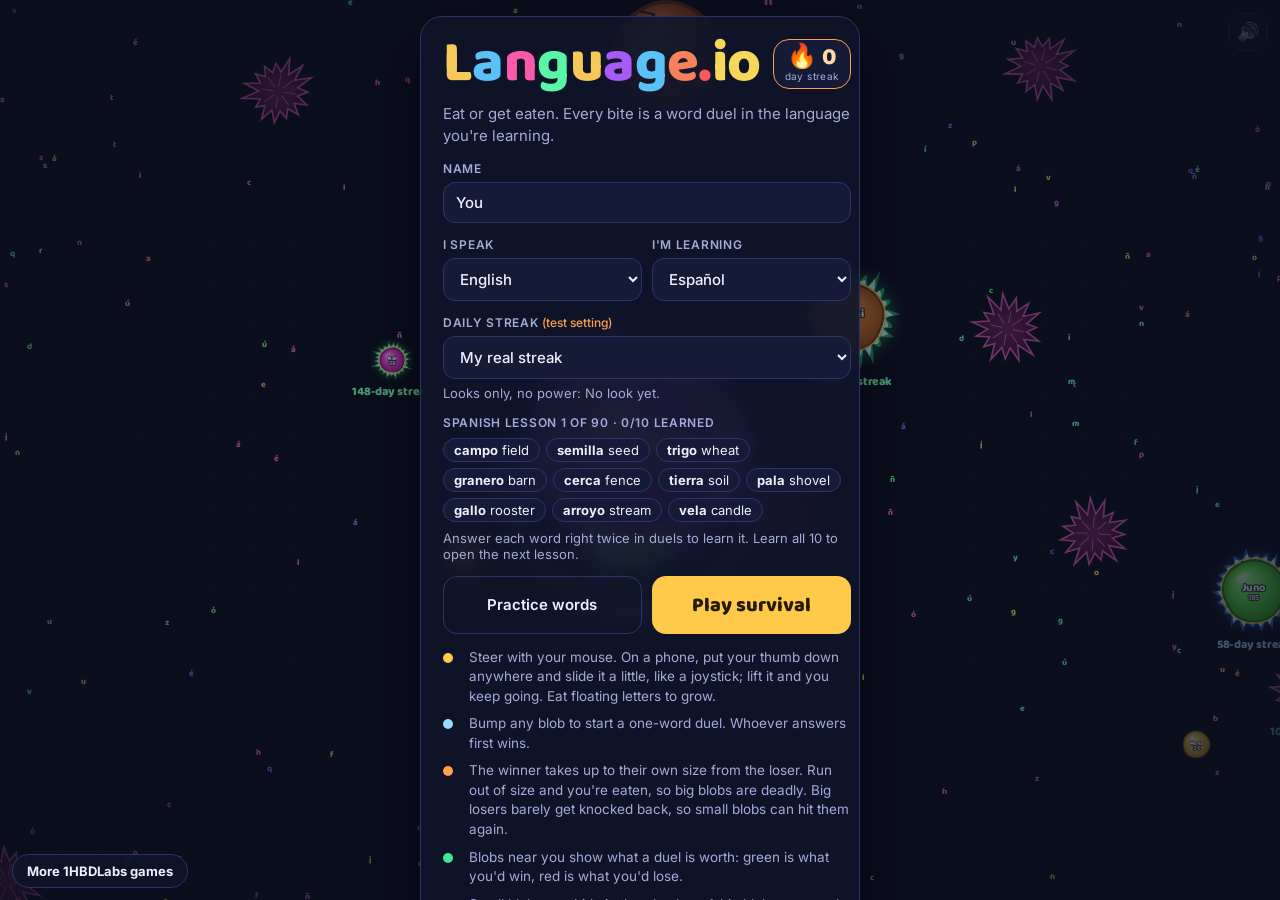
==== commit d47398e3: "Translated homepages (ES, FIL, FR, KO) with auto language pick; Language.io update - es/, fr/, ko/, " ====
--- a/language-io/index.html
+++ b/language-io/index.html
@@ -40,8 +40,12 @@
 #start,#over{padding-bottom:calc(64px + env(safe-area-inset-bottom,0px))}
 .card{width:100%;max-width:440px;box-sizing:border-box;background:var(--panel);border:1px solid var(--line);border-radius:22px;
   padding:22px;display:grid;gap:14px;box-shadow:0 24px 70px rgba(0,0,0,.5);backdrop-filter:blur(10px)}
-.logo{font-family:var(--display);font-weight:800;font-size:clamp(44px,12vw,58px);line-height:.85;margin:0;letter-spacing:-.01em}
+.logo{font-family:var(--display);font-weight:800;font-size:clamp(34px,10vw,58px);line-height:.85;margin:0;letter-spacing:-.01em;white-space:nowrap}
 .logo span{display:inline-block}
+.logo-row{display:flex;justify-content:space-between;align-items:flex-start;gap:12px}
+.streak-badge{flex-shrink:0;display:grid;justify-items:center;background:var(--ink-2);border:1.5px solid #ff9f4a;border-radius:16px;padding:6px 10px;min-width:56px}
+.streak-badge b{font:800 24px var(--display);line-height:1;color:#ffd9a8}
+.streak-badge small{font-size:10px;color:var(--muted);letter-spacing:.04em;text-align:center}
 .tag{margin:0;color:var(--muted);font-size:15px;line-height:1.45}
 .field{display:grid;gap:6px;min-width:0}
 .field label{font-size:12px;font-weight:600;letter-spacing:.06em;text-transform:uppercase;color:var(--muted)}
@@ -107,7 +111,8 @@
 
 /* ---------- HUD ---------- */
 .hud{position:fixed;z-index:10}
-#hudL{top:calc(12px + env(safe-area-inset-top,0px));left:max(12px,env(safe-area-inset-left,0px));display:flex;gap:8px;flex-wrap:wrap;pointer-events:none}
+#hudL{top:calc(12px + env(safe-area-inset-top,0px));left:max(12px,env(safe-area-inset-left,0px));max-width:calc(100% - 84px);display:flex;gap:8px;flex-wrap:wrap;pointer-events:none}
+.pill.fire{border-color:#ff9f4a;color:#ffd9a8}
 .pill{background:var(--panel);border:1px solid var(--line);border-radius:999px;padding:4px 12px;font:700 15px var(--display);white-space:nowrap}
 .pill .k{color:var(--muted);font-weight:600;margin-right:4px}
 #lb{top:calc(56px + env(safe-area-inset-top,0px));right:max(12px,env(safe-area-inset-right,0px));background:var(--panel);
@@ -118,6 +123,7 @@
 #lb .h{font:700 12px var(--body);letter-spacing:.06em;text-transform:uppercase;color:var(--muted);margin-bottom:2px}
 #muteBtn{top:calc(12px + env(safe-area-inset-top,0px));right:max(12px,env(safe-area-inset-right,0px));background:var(--panel);
   border:1px solid var(--line);border-radius:999px;padding:6px 12px;font:600 13px var(--body);cursor:pointer}
+#muteBtn{width:40px;height:40px;padding:0;display:grid;place-items:center;font-size:18px;line-height:1}
 #banner{top:calc(56px + env(safe-area-inset-top,0px));left:50%;transform:translateX(-50%);max-width:min(460px,calc(100% - 32px));
   background:var(--panel);border:1px solid var(--line);border-radius:14px;padding:8px 14px;font:700 16px var(--display);text-align:center;pointer-events:none}
 #banner.good{border-color:var(--good)} #banner.bad{border-color:var(--bad)}
@@ -157,7 +163,9 @@
 .d-status.good{color:var(--good)} .d-status.bad{color:var(--bad)}
 
 @media (max-width:560px){
-  #lb{min-width:120px;font-size:12px}
+  #lb{min-width:0;font-size:11px;padding:6px 8px;top:calc(60px + env(safe-area-inset-top,0px));opacity:.85}
+  #lb .row:nth-child(n+5){display:none}
+  .pill{font-size:13px;padding:3px 10px}
   #lb .row:nth-child(n+6){display:none}
   .d-opts button{min-height:46px;font-size:15px}
 }
@@ -167,15 +175,15 @@
 <canvas id="game" aria-label="Language.io arena"></canvas>
 
 <div class="hud" id="hudL" hidden>
-  <div class="pill"><span class="k">Size</span><span id="hudSize">20</span></div>
-  <div class="pill" id="hudStreak"></div>
+  <div class="pill"><span class="k" data-i18n="size">Size</span><span id="hudSize">20</span></div>
+  <div class="pill fire" id="hudStreak"></div>
   <div class="pill" id="hudLesson"></div>
 </div>
 <div class="hud" id="lb" hidden></div>
-<button class="hud" id="muteBtn" type="button">Sound on</button>
+<button class="hud" id="muteBtn" type="button" aria-label="Sound on">🔊</button>
 <div class="hud" id="banner" hidden></div>
 <div class="hud" id="revChip" hidden></div>
-<div class="hud" id="bossTag" hidden>La Sombra is near</div>
+<div class="hud" id="bossTag" hidden data-i18n="bossNear">La Sombra is near</div>
 
 <div id="duel" hidden role="dialog" aria-label="Word duel">
   <div class="d-top">
@@ -195,33 +203,33 @@
 
 <div class="screen" id="start">
   <div class="card">
-    <h1 class="logo" id="logo">Language.io</h1>
-    <p class="tag">Eat or get eaten. Every bite is a word duel in the language you're learning.</p>
-    <div class="field"><label for="nameIn">Name</label><input id="nameIn" maxlength="14" autocomplete="off"></div>
+    <div class="logo-row"><h1 class="logo" id="logo">Language.io</h1><div class="streak-badge" id="streakBadge" aria-live="polite"></div></div>
+    <p class="tag" data-i18n="tagline">Eat or get eaten. Every bite is a word duel in the language you're learning.</p>
+    <div class="field"><label for="nameIn" data-i18n="name">Name</label><input id="nameIn" maxlength="14" autocomplete="off"></div>
     <div class="row2">
-      <div class="field"><label for="speakIn">I speak</label><select id="speakIn"></select></div>
-      <div class="field"><label for="learnIn">I'm learning</label><select id="learnIn"></select></div>
+      <div class="field"><label for="speakIn" data-i18n="speak">I speak</label><select id="speakIn"></select></div>
+      <div class="field"><label for="learnIn" data-i18n="learning">I'm learning</label><select id="learnIn"></select></div>
     </div>
     <div class="field">
-      <label for="streakIn">Daily streak <span class="hint">(test setting)</span></label>
+      <label for="streakIn"><span data-i18n="streak">Daily streak</span> <span class="hint" data-i18n="streakTest">(test setting)</span></label>
       <select id="streakIn">
-        <option value="0">0 days</option><option value="10">10 days</option><option value="50">50 days</option>
-        <option value="100">100 days</option><option value="500">500 days</option>
+        <option value="-1" data-i18n="realStreak">My streak</option><option value="0" data-i18n="days" data-n="0">0 days</option><option value="10" data-i18n="days" data-n="10">10 days</option><option value="50" data-i18n="days" data-n="50">50 days</option>
+        <option value="100" data-i18n="days" data-n="100">100 days</option><option value="500" data-i18n="days" data-n="500">500 days</option>
       </select>
       <p class="note" id="streakNote"></p>
     </div>
     <div class="today"><div class="lbl" id="todayLbl">Lesson 1</div><div class="chips" id="chips"></div><p class="note" id="courseNote"></p></div>
     <p class="err" id="err" hidden></p>
     <div class="btnrow">
-      <button class="btn-ghost" id="practiceBtn" type="button">Practice words</button>
-      <button class="btn-primary" id="playBtn" type="button">Play survival</button>
+      <button class="btn-ghost" id="practiceBtn" type="button" data-i18n="practiceBtn">Practice words</button>
+      <button class="btn-primary" id="playBtn" type="button" data-i18n="playBtn">Play survival</button>
     </div>
     <ul class="how">
-      <li>Steer with your mouse or finger. Eat floating letters to grow.</li>
-      <li style="--dot:var(--bubble)">Bump any blob to start a one-word duel. Whoever answers first wins.</li>
-      <li style="--dot:var(--ember)">The winner takes up to their own size from the loser. Run out of size and you're eaten, so big blobs are deadly. Big losers barely get knocked back, so small blobs can hit them again.</li>
-      <li style="--dot:var(--good)">Blobs near you show what a duel is worth: green is what you'd win, red is what you'd lose.</li>
-      <li style="--dot:var(--thorn)">Small blobs can hide in thornbushes. A big blob can smash a bush to expose who's hiding, but it cracks open: it loses 20% of its size, slows down, and loses more in duels for a few seconds. Bushes grow back after 40 seconds.</li>
+      <li data-i18n="how1">Steer with your mouse or finger. Eat floating letters to grow.</li>
+      <li style="--dot:var(--bubble)" data-i18n="how2">Bump any blob to start a one-word duel. Whoever answers first wins.</li>
+      <li style="--dot:var(--ember)" data-i18n="how3">The winner takes up to their own size from the loser. Run out of size and you're eaten, so big blobs are deadly. Big losers barely get knocked back, so small blobs can hit them again.</li>
+      <li style="--dot:var(--good)" data-i18n="how4">Blobs near you show what a duel is worth: green is what you'd win, red is what you'd lose.</li>
+      <li style="--dot:var(--thorn)" data-i18n="how5">Small blobs can hide in thornbushes. A big blob can smash a bush to expose who's hiding, but it cracks open: it loses 20% of its size, slows down, and loses more in duels for a few seconds. Bushes grow back after 40 seconds.</li>
     </ul>
   </div>
 </div>
@@ -229,16 +237,16 @@
 <div class="screen" id="practice" hidden>
   <div class="card">
     <div class="p-head">
-      <h2 class="p-title">Practice</h2>
-      <button class="btn-ghost p-close" id="pClose" type="button">Back</button>
+      <h2 class="p-title" data-i18n="practiceTitle">Practice</h2>
+      <button class="btn-ghost p-close" id="pClose" type="button" data-i18n="back">Back</button>
     </div>
     <div class="p-controls">
-      <div class="field"><label for="pScope">Words</label>
-        <select id="pScope"><option value="lesson">This lesson</option><option value="all">All lessons so far</option></select></div>
-      <div class="field"><label for="pOrder">Order</label>
-        <select id="pOrder"><option value="course">Course order</option><option value="shuffle">Shuffled</option><option value="hard">Hardest first</option><option value="reverse">Newest first</option></select></div>
-      <div class="field"><label for="pFront">Show first</label>
-        <select id="pFront"><option value="learn">Word to learn</option><option value="speak">Meaning</option></select></div>
+      <div class="field"><label for="pScope" data-i18n="words">Words</label>
+        <select id="pScope"><option value="lesson" data-i18n="thisLesson">This lesson</option><option value="all" data-i18n="allSoFar">All lessons so far</option></select></div>
+      <div class="field"><label for="pOrder" data-i18n="order">Order</label>
+        <select id="pOrder"><option value="course" data-i18n="courseOrder">Course order</option><option value="shuffle" data-i18n="shuffled">Shuffled</option><option value="hard" data-i18n="hardest">Hardest first</option><option value="reverse" data-i18n="newest">Newest first</option></select></div>
+      <div class="field"><label for="pFront" data-i18n="showFirst">Show first</label>
+        <select id="pFront"><option value="learn" data-i18n="wordToLearn">Word to learn</option><option value="speak" data-i18n="meaning">Meaning</option></select></div>
     </div>
     <button class="p-card" id="pCard" type="button" aria-live="polite">
       <span class="p-lang" id="pLang"></span>
@@ -248,37 +256,37 @@
     </button>
     <div class="p-count" id="pCount"></div>
     <div class="btnrow">
-      <button class="btn-ghost p-again" id="pAgain" type="button">Again</button>
-      <button class="btn-primary" id="pGot" type="button">Got it</button>
+      <button class="btn-ghost p-again" id="pAgain" type="button" data-i18n="again">Again</button>
+      <button class="btn-primary" id="pGot" type="button" data-i18n="gotIt">Got it</button>
     </div>
-    <p class="note">Space flips the card. Left arrow is Again, right arrow is Got it. Practice doesn't change your lesson progress; duels do.</p>
+    <p class="note" data-i18n="practiceNote">Space flips the card. Left arrow is Again, right arrow is Got it. Practice doesn't change your lesson progress; duels do.</p>
   </div>
 </div>
 
 <div id="moreGames" class="more" hidden>
-  <button class="more-btn" id="moreBtn" type="button" aria-expanded="false" aria-controls="morePanel">More 1HBDLabs games</button>
+  <button class="more-btn" id="moreBtn" type="button" aria-expanded="false" aria-controls="morePanel" data-i18n="moreBtn">More 1HBDLabs games</button>
   <div class="more-panel" id="morePanel" hidden>
-    <div class="more-head">More games by 1HBDLabs</div>
+    <div class="more-head" data-i18n="moreHead">More games by 1HBDLabs</div>
     <div class="more-list" id="moreList"></div>
-    <div class="more-foot"><a href="https://westautomotivellc.github.io/1hbdlabs-games/" target="_blank" rel="noopener">All games</a> · <a href="https://westautomotivellc.github.io/1hbdlabs-games/language-io/privacy/" target="_blank" rel="noopener">Privacy</a></div>
+    <div class="more-foot"><a href="https://westautomotivellc.github.io/1hbdlabs-games/" target="_blank" rel="noopener" data-i18n="allGames">All games</a> · <a href="https://westautomotivellc.github.io/1hbdlabs-games/language-io/privacy/" target="_blank" rel="noopener" data-i18n="privacy">Privacy</a></div>
   </div>
 </div>
 
-<div class="screen" id="adWait" hidden><div class="card" style="text-align:center;max-width:260px"><p class="tag">Loading a quick ad…</p></div></div>
+<div class="screen" id="adWait" hidden><div class="card" style="text-align:center;max-width:260px"><p class="tag" data-i18n="adLoading">Loading a quick ad…</p></div></div>
 
 <div class="screen" id="over" hidden>
   <div class="card">
     <h2 class="logo" style="font-size:40px" id="overTitle">Eaten</h2>
     <p class="tag" id="overSub"></p>
     <div class="stats">
-      <div class="stat"><div class="k">Peak size</div><div class="v" id="sPeak">0</div></div>
-      <div class="stat"><div class="k">Words right</div><div class="v" id="sWords">0</div></div>
-      <div class="stat"><div class="k">Duels won</div><div class="v" id="sDuels">0</div></div>
-      <div class="stat"><div class="k">Survived</div><div class="v" id="sTime">0s</div></div>
+      <div class="stat"><div class="k" data-i18n="peak">Peak size</div><div class="v" id="sPeak">0</div></div>
+      <div class="stat"><div class="k" data-i18n="wordsRight">Words right</div><div class="v" id="sWords">0</div></div>
+      <div class="stat"><div class="k" data-i18n="duelsWon">Duels won</div><div class="v" id="sDuels">0</div></div>
+      <div class="stat"><div class="k" data-i18n="survived">Survived</div><div class="v" id="sTime">0s</div></div>
     </div>
     <div class="btnrow">
-      <button class="btn-ghost" id="menuBtn" type="button">Settings</button>
-      <button class="btn-primary" id="againBtn" type="button">Play again</button>
+      <button class="btn-ghost" id="menuBtn" type="button" data-i18n="settingsBtn">Settings</button>
+      <button class="btn-primary" id="againBtn" type="button" data-i18n="playAgain">Play again</button>
     </div>
   </div>
 </div>
@@ -1199,8 +1207,267 @@
 };
 function shuffle(arr, rnd=Math.random){for(let i=arr.length-1;i>0;i--){const j=Math.floor(rnd()*(i+1));[arr[i],arr[j]]=[arr[j],arr[i]];}return arr;}
 
-let settings = {name:'You', speak:'en', learn:'es', streak:0, muted:false};
-try { const s = JSON.parse(localStorage.getItem('languageio-settings') || 'null'); if (s) Object.assign(settings, s); } catch (e) {}
+/* ================= interface translations =================
+   The interface follows the player's "I speak" language. On first launch that defaults to the device or
+   browser language (or the phone app's locale, passed in as window.LANGUAGEIO_DEVICE_LANG). */
+const I18N = {
+  en: {
+    tagline: "Eat or get eaten. Every bite is a word duel in the language you're learning.",
+    name: "Name", speak: "I speak", learning: "I'm learning", streak: "Daily streak", streakTest: "(test setting)",
+    realStreak: "My real streak", streakWord: "day streak",
+    days: "{n} days", looksOnly: "Looks only, no power: {x}.",
+    noLook: "No look yet", goldRing: "Gold ring", blueFlame: "Blue flame", greenFlame: "Big green flame", purpleFlame: "Purple flame + boss music",
+    lessonHead: "{lang} lesson {n} of {total} · {k}/{m} learned",
+    courseFirst: "Answer each word right twice in duels to learn it. Learn all 10 to open the next lesson.",
+    courseReview: "Duels also review words from lessons you've finished ({n}).",
+    pickTwo: "Pick two different languages.",
+    practiceBtn: "Practice words", playBtn: "Play survival",
+    how1: "Steer with your mouse. On a phone, put your thumb down anywhere and slide it a little, like a joystick; lift it and you keep going. Eat floating letters to grow.",
+    how2: "Bump any blob to start a one-word duel. Whoever answers first wins.",
+    how3: "The winner takes up to their own size from the loser. Run out of size and you're eaten, so big blobs are deadly. Big losers barely get knocked back, so small blobs can hit them again.",
+    how4: "Blobs near you show what a duel is worth: green is what you'd win, red is what you'd lose.",
+    how5: "Small blobs can hide in thornbushes. A big blob can smash a bush to expose who's hiding, but it cracks open: it loses 20% of its size, slows down, and loses more in duels for a few seconds. Bushes grow back after 40 seconds.",
+    practiceTitle: "Practice", back: "Back", words: "Words", thisLesson: "This lesson", allSoFar: "All lessons so far",
+    order: "Order", courseOrder: "Course order", shuffled: "Shuffled", hardest: "Hardest first", newest: "Newest first",
+    showFirst: "Show first", wordToLearn: "Word to learn", meaning: "Meaning",
+    tapFlip: "Tap to flip", tapAgain: "Tap to go again", deckDone: "Deck finished", cards: "{n} cards", countOf: "{a} of {b}",
+    repeats: " · repeats queued", again: "Again", gotIt: "Got it", lessonN: "Lesson {n}",
+    practiceNote: "Space flips the card. Left arrow is Again, right arrow is Got it. Practice doesn't change your lesson progress; duels do.",
+    moreBtn: "More 1HBDLabs games", moreHead: "More games by 1HBDLabs", allGames: "All games", privacy: "Privacy",
+    comingSoon: "Coming soon", seeIt: "See it", adLoading: "Loading a quick ad…",
+    eaten: "Eaten", eatenBy: "Eaten by {name}", overBoss: "La Sombra got you. Listen for the music next time.",
+    overSub: "Every duel is a word. Every word makes you faster.",
+    peak: "Peak size", wordsRight: "Words right", duelsWon: "Duels won", survived: "Survived", settingsBtn: "Settings", playAgain: "Play again",
+    size: "Size", streakDays: "{n}-day streak", biggest: "Biggest blobs", soundOn: "Sound on", soundOff: "Sound off", bossNear: "La Sombra is near",
+    cracked: "CRACKED", smashed: "BUSH SMASHED", exposed: "EXPOSED", ate: "ATE {name}",
+    missed: "{name} missed!", bounce: "Nobody got it. You bounce apart.", youAte: "You ate {name}!",
+    youTook: "You took {n} from {name}", tookFromYou: "{name} took {n} from you",
+    youAttacked: "You attacked {name}", attackedYou: "{name} attacked you",
+    winEat: "Win: you eat them (+{n})", win: "Win: +{n}", loseEaten: "Lose: you get eaten", lose: "Lose: -{n}",
+    answerFirst: "Answer first.", getReady: "Get ready…", thinking: "{name} is thinking…",
+    unlocked: "Lesson {a} complete! Lesson {b} unlocked", notQuite: "Not quite. Waiting on your opponent…",
+    youFirst: "You answered first!", oppFirst: "{name} answered first",
+    timeUp: "Time's up. Nobody takes anything.", bothMissed: "Both missed. Nobody takes anything.",
+    startBanner: "Eat letters to grow. Bump smaller blobs to duel.",
+    eatYou: "EATS YOU", eatThem: "EAT +{n}", mins: "{m}m {s}s", secs: "{s}s",
+    langs: {en: "English", es: "Spanish", fil: "Filipino", fr: "French", ko: "Korean"}
+  },
+  es: {
+    tagline: "Come o te comen. Cada mordida es un duelo de palabras en el idioma que estás aprendiendo.",
+    name: "Nombre", speak: "Hablo", learning: "Estoy aprendiendo", streak: "Racha diaria", streakTest: "(ajuste de prueba)",
+    realStreak: "Mi racha real", streakWord: "días de racha",
+    days: "{n} días", looksOnly: "Solo apariencia, sin poder: {x}.",
+    noLook: "Sin apariencia aún", goldRing: "Anillo dorado", blueFlame: "Llama azul", greenFlame: "Gran llama verde", purpleFlame: "Llama morada + música de jefe",
+    lessonHead: "{lang}: lección {n} de {total} · {k}/{m} aprendidas",
+    courseFirst: "Responde bien cada palabra dos veces en duelos para aprenderla. Aprende las 10 para abrir la siguiente lección.",
+    courseReview: "Los duelos también repasan palabras de las lecciones que ya terminaste ({n}).",
+    pickTwo: "Elige dos idiomas diferentes.",
+    practiceBtn: "Practicar palabras", playBtn: "Jugar supervivencia",
+    how1: "Muévete con el ratón. En el teléfono, pon el pulgar en cualquier parte y deslízalo un poco, como un joystick; si lo levantas, sigues avanzando. Come letras flotantes para crecer.",
+    how2: "Choca con cualquier blob para empezar un duelo de una palabra. Gana quien responda primero.",
+    how3: "El ganador le quita al perdedor hasta su propio tamaño. Si te quedas sin tamaño, te comen, así que los blobs grandes son peligrosos. Los grandes que pierden apenas retroceden, así que los pequeños pueden volver a atacarlos.",
+    how4: "Los blobs cerca de ti muestran cuánto vale un duelo: en verde lo que ganarías, en rojo lo que perderías.",
+    how5: "Los blobs pequeños pueden esconderse en arbustos de espinas. Un blob grande puede destrozar un arbusto para descubrir quién se esconde, pero se agrieta: pierde el 20% de su tamaño, se vuelve lento y pierde más en duelos durante unos segundos. Los arbustos vuelven a crecer después de 40 segundos.",
+    practiceTitle: "Práctica", back: "Volver", words: "Palabras", thisLesson: "Esta lección", allSoFar: "Todas las lecciones hasta ahora",
+    order: "Orden", courseOrder: "Orden del curso", shuffled: "Mezcladas", hardest: "Las más difíciles primero", newest: "Las más nuevas primero",
+    showFirst: "Mostrar primero", wordToLearn: "Palabra a aprender", meaning: "Significado",
+    tapFlip: "Toca para voltear", tapAgain: "Toca para empezar de nuevo", deckDone: "Mazo terminado", cards: "{n} tarjetas", countOf: "{a} de {b}",
+    repeats: " · repeticiones en cola", again: "Otra vez", gotIt: "Me la sé", lessonN: "Lección {n}",
+    practiceNote: "Espacio voltea la tarjeta. Flecha izquierda es Otra vez, flecha derecha es Me la sé. La práctica no cambia tu progreso de lecciones; los duelos sí.",
+    moreBtn: "Más juegos de 1HBDLabs", moreHead: "Más juegos de 1HBDLabs", allGames: "Todos los juegos", privacy: "Privacidad",
+    comingSoon: "Próximamente", seeIt: "Verlo", adLoading: "Cargando un anuncio corto…",
+    eaten: "Te comieron", eatenBy: "Te comió {name}", overBoss: "La Sombra te atrapó. La próxima vez, escucha la música.",
+    overSub: "Cada duelo es una palabra. Cada palabra te hace más rápido.",
+    peak: "Tamaño máximo", wordsRight: "Palabras correctas", duelsWon: "Duelos ganados", survived: "Sobreviviste", settingsBtn: "Ajustes", playAgain: "Jugar otra vez",
+    size: "Tamaño", streakDays: "Racha de {n} días", biggest: "Blobs más grandes", soundOn: "Sonido sí", soundOff: "Sonido no", bossNear: "La Sombra está cerca",
+    cracked: "AGRIETADO", smashed: "ARBUSTO DESTROZADO", exposed: "DESCUBIERTO", ate: "SE COMIÓ A {name}",
+    missed: "¡{name} falló!", bounce: "Nadie acertó. Rebotan.", youAte: "¡Te comiste a {name}!",
+    youTook: "Le quitaste {n} a {name}", tookFromYou: "{name} te quitó {n}",
+    youAttacked: "Atacaste a {name}", attackedYou: "{name} te atacó",
+    winEat: "Ganas: te lo comes (+{n})", win: "Ganas: +{n}", loseEaten: "Pierdes: te comen", lose: "Pierdes: -{n}",
+    answerFirst: "Responde primero.", getReady: "Prepárate…", thinking: "{name} está pensando…",
+    unlocked: "¡Lección {a} completada! Lección {b} desbloqueada", notQuite: "Casi. Esperando a tu rival…",
+    youFirst: "¡Respondiste primero!", oppFirst: "{name} respondió primero",
+    timeUp: "Se acabó el tiempo. Nadie se lleva nada.", bothMissed: "Los dos fallaron. Nadie se lleva nada.",
+    startBanner: "Come letras para crecer. Choca con blobs más pequeños para hacer duelos.",
+    eatYou: "TE COME", eatThem: "COMER +{n}", mins: "{m} min {s} s", secs: "{s} s",
+    langs: {en: "Inglés", es: "Español", fil: "Filipino", fr: "Francés", ko: "Coreano"}
+  },
+  fr: {
+    tagline: "Mange ou fais-toi manger. Chaque bouchée est un duel de mots dans la langue que tu apprends.",
+    name: "Nom", speak: "Je parle", learning: "J'apprends", streak: "Série quotidienne", streakTest: "(réglage de test)",
+    realStreak: "Ma vraie série", streakWord: "jours de série",
+    days: "{n} jours", looksOnly: "Apparence seulement, aucun pouvoir : {x}.",
+    noLook: "Pas encore d'apparence", goldRing: "Anneau doré", blueFlame: "Flamme bleue", greenFlame: "Grande flamme verte", purpleFlame: "Flamme violette + musique de boss",
+    lessonHead: "{lang} : leçon {n} sur {total} · {k}/{m} appris",
+    courseFirst: "Réponds juste deux fois à chaque mot en duel pour l'apprendre. Apprends les 10 pour ouvrir la leçon suivante.",
+    courseReview: "Les duels font aussi réviser les mots des leçons terminées ({n}).",
+    pickTwo: "Choisis deux langues différentes.",
+    practiceBtn: "S'entraîner", playBtn: "Jouer en survie",
+    how1: "Dirige avec la souris. Sur téléphone, pose le pouce n'importe où et fais-le glisser un peu, comme un joystick ; lève-le et tu continues tout droit. Mange les lettres qui flottent pour grandir.",
+    how2: "Touche n'importe quel blob pour lancer un duel d'un mot. Le premier qui répond gagne.",
+    how3: "Le gagnant prend au perdant jusqu'à sa propre taille. Si tu n'as plus de taille, tu es mangé : les gros blobs sont dangereux. Les gros perdants reculent à peine, donc les petits peuvent les frapper à nouveau.",
+    how4: "Les blobs proches de toi montrent ce que vaut un duel : en vert ce que tu gagnerais, en rouge ce que tu perdrais.",
+    how5: "Les petits blobs peuvent se cacher dans les buissons d'épines. Un gros blob peut écraser un buisson pour révéler qui s'y cache, mais il se fissure : il perd 20 % de sa taille, ralentit et perd plus en duel pendant quelques secondes. Les buissons repoussent après 40 secondes.",
+    practiceTitle: "Entraînement", back: "Retour", words: "Mots", thisLesson: "Cette leçon", allSoFar: "Toutes les leçons jusqu'ici",
+    order: "Ordre", courseOrder: "Ordre du cours", shuffled: "Mélangé", hardest: "Les plus difficiles d'abord", newest: "Les plus récents d'abord",
+    showFirst: "Afficher d'abord", wordToLearn: "Mot à apprendre", meaning: "Sens",
+    tapFlip: "Touche pour retourner", tapAgain: "Touche pour recommencer", deckDone: "Paquet terminé", cards: "{n} cartes", countOf: "{a} sur {b}",
+    repeats: " · répétitions en attente", again: "Encore", gotIt: "Je sais", lessonN: "Leçon {n}",
+    practiceNote: "Espace retourne la carte. Flèche gauche = Encore, flèche droite = Je sais. L'entraînement ne change pas ta progression ; les duels, si.",
+    moreBtn: "Plus de jeux 1HBDLabs", moreHead: "Plus de jeux par 1HBDLabs", allGames: "Tous les jeux", privacy: "Confidentialité",
+    comingSoon: "Bientôt", seeIt: "Voir", adLoading: "Chargement d'une courte pub…",
+    eaten: "Mangé", eatenBy: "Mangé par {name}", overBoss: "La Sombra t'a eu. Écoute la musique la prochaine fois.",
+    overSub: "Chaque duel est un mot. Chaque mot te rend plus rapide.",
+    peak: "Taille max", wordsRight: "Mots justes", duelsWon: "Duels gagnés", survived: "Survie", settingsBtn: "Réglages", playAgain: "Rejouer",
+    size: "Taille", streakDays: "Série de {n} jours", biggest: "Plus gros blobs", soundOn: "Son activé", soundOff: "Son coupé", bossNear: "La Sombra est proche",
+    cracked: "FISSURÉ", smashed: "BUISSON ÉCRASÉ", exposed: "RÉVÉLÉ", ate: "A MANGÉ {name}",
+    missed: "{name} s'est trompé !", bounce: "Personne n'a trouvé. Vous rebondissez.", youAte: "Tu as mangé {name} !",
+    youTook: "Tu as pris {n} à {name}", tookFromYou: "{name} t'a pris {n}",
+    youAttacked: "Tu as attaqué {name}", attackedYou: "{name} t'a attaqué",
+    winEat: "Victoire : tu le manges (+{n})", win: "Victoire : +{n}", loseEaten: "Défaite : tu es mangé", lose: "Défaite : -{n}",
+    answerFirst: "Réponds en premier.", getReady: "Prépare-toi…", thinking: "{name} réfléchit…",
+    unlocked: "Leçon {a} terminée ! Leçon {b} débloquée", notQuite: "Pas tout à fait. On attend ton adversaire…",
+    youFirst: "Tu as répondu en premier !", oppFirst: "{name} a répondu en premier",
+    timeUp: "Temps écoulé. Personne ne prend rien.", bothMissed: "Vous vous êtes trompés tous les deux. Personne ne prend rien.",
+    startBanner: "Mange des lettres pour grandir. Touche des blobs plus petits pour les défier.",
+    eatYou: "TE MANGE", eatThem: "MANGER +{n}", mins: "{m} min {s} s", secs: "{s} s",
+    langs: {en: "Anglais", es: "Espagnol", fil: "Filipino", fr: "Français", ko: "Coréen"}
+  },
+  ko: {
+    tagline: "먹거나 먹히거나. 한 입 한 입이 배우는 언어로 펼치는 단어 대결이에요.",
+    name: "이름", speak: "내 언어", learning: "배우는 언어", streak: "연속 학습일", streakTest: "(테스트 설정)",
+    realStreak: "내 실제 연속 기록", streakWord: "일 연속",
+    days: "{n}일", looksOnly: "외형만 바뀌고 능력은 없어요: {x}.",
+    noLook: "아직 외형 없음", goldRing: "금색 고리", blueFlame: "파란 불꽃", greenFlame: "큰 초록 불꽃", purpleFlame: "보라 불꽃 + 보스 음악",
+    lessonHead: "{lang} 레슨 {n}/{total} · {k}/{m}개 익힘",
+    courseFirst: "대결에서 각 단어를 두 번 맞히면 익힌 거예요. 10개를 모두 익히면 다음 레슨이 열려요.",
+    courseReview: "대결에서는 끝낸 레슨({n}개)의 단어도 복습해요.",
+    pickTwo: "서로 다른 두 언어를 고르세요.",
+    practiceBtn: "단어 연습", playBtn: "서바이벌 시작",
+    how1: "마우스로 움직이세요. 휴대폰에서는 아무 곳에나 엄지를 대고 조이스틱처럼 살짝 밀면 돼요. 손을 떼도 계속 그 방향으로 가요. 떠다니는 글자를 먹으면 커져요.",
+    how2: "아무 블롭과 부딪히면 단어 하나로 대결이 시작돼요. 먼저 맞힌 쪽이 이겨요.",
+    how3: "이긴 쪽은 진 쪽에게서 자기 크기만큼까지 가져가요. 크기가 바닥나면 먹히니까 큰 블롭은 위험해요. 큰 블롭은 져도 거의 밀려나지 않아서, 작은 블롭이 다시 공격할 수 있어요.",
+    how4: "가까운 블롭 위에 대결의 가치가 보여요. 초록은 이기면 얻는 양, 빨강은 지면 잃는 양이에요.",
+    how5: "작은 블롭은 가시덤불에 숨을 수 있어요. 큰 블롭은 덤불을 부숴 숨은 블롭을 드러낼 수 있지만, 금이 가서 크기의 20%를 잃고 느려지며 몇 초 동안 대결에서 더 많이 잃어요. 덤불은 40초 뒤에 다시 자라요.",
+    practiceTitle: "연습", back: "뒤로", words: "단어", thisLesson: "이번 레슨", allSoFar: "지금까지의 모든 레슨",
+    order: "순서", courseOrder: "코스 순서", shuffled: "섞기", hardest: "어려운 단어 먼저", newest: "최신 단어 먼저",
+    showFirst: "먼저 보기", wordToLearn: "배울 단어", meaning: "뜻",
+    tapFlip: "탭해서 뒤집기", tapAgain: "탭해서 다시 하기", deckDone: "카드 끝", cards: "카드 {n}장", countOf: "{a} / {b}",
+    repeats: " · 반복 대기 중", again: "다시", gotIt: "알아요", lessonN: "레슨 {n}",
+    practiceNote: "스페이스는 카드 뒤집기, 왼쪽 화살표는 다시, 오른쪽 화살표는 알아요예요. 연습은 레슨 진도에 영향이 없고, 대결만 반영돼요.",
+    moreBtn: "1HBDLabs 게임 더 보기", moreHead: "1HBDLabs의 다른 게임", allGames: "모든 게임", privacy: "개인정보",
+    comingSoon: "출시 예정", seeIt: "보기", adLoading: "짧은 광고를 불러오는 중…",
+    eaten: "먹혔어요", eatenBy: "{name}에게 먹혔어요", overBoss: "라 솜브라에게 잡혔어요. 다음엔 음악에 귀 기울이세요.",
+    overSub: "대결 하나가 단어 하나. 단어 하나하나가 당신을 더 빠르게 만들어요.",
+    peak: "최대 크기", wordsRight: "맞힌 단어", duelsWon: "이긴 대결", survived: "생존 시간", settingsBtn: "설정", playAgain: "다시 하기",
+    size: "크기", streakDays: "{n}일 연속", biggest: "가장 큰 블롭", soundOn: "소리 켬", soundOff: "소리 끔", bossNear: "라 솜브라가 가까이 있어요",
+    cracked: "금 감", smashed: "덤불 부서짐", exposed: "들킴", ate: "{name} 먹음",
+    missed: "{name} 오답!", bounce: "아무도 못 맞혔어요. 서로 튕겨 나가요.", youAte: "{name}을(를) 먹었어요!",
+    youTook: "{name}에게서 {n} 가져왔어요", tookFromYou: "{name}이(가) {n} 가져갔어요",
+    youAttacked: "{name}을(를) 공격했어요", attackedYou: "{name}이(가) 공격했어요",
+    winEat: "이기면: 잡아먹기 (+{n})", win: "이기면: +{n}", loseEaten: "지면: 먹혀요", lose: "지면: -{n}",
+    answerFirst: "먼저 맞히세요.", getReady: "준비하세요…", thinking: "{name}이(가) 생각 중…",
+    unlocked: "레슨 {a} 완료! 레슨 {b} 열림", notQuite: "아쉬워요. 상대를 기다리는 중…",
+    youFirst: "먼저 맞혔어요!", oppFirst: "{name}이(가) 먼저 맞혔어요",
+    timeUp: "시간 끝. 아무도 가져가지 않아요.", bothMissed: "둘 다 틀렸어요. 아무도 가져가지 않아요.",
+    startBanner: "글자를 먹고 커지세요. 작은 블롭과 부딪혀 대결하세요.",
+    eatYou: "먹혀요", eatThem: "먹기 +{n}", mins: "{m}분 {s}초", secs: "{s}초",
+    langs: {en: "영어", es: "스페인어", fil: "필리핀어", fr: "프랑스어", ko: "한국어"}
+  },
+  fil: {
+    tagline: "Kumain o kainin. Bawat kagat ay word duel sa wikang pinag-aaralan mo.",
+    name: "Pangalan", speak: "Wika ko", learning: "Pinag-aaralan ko", streak: "Araw-araw na streak", streakTest: "(test setting)",
+    realStreak: "Totoong streak ko", streakWord: "araw na streak",
+    days: "{n} araw", looksOnly: "Itsura lang, walang dagdag na lakas: {x}.",
+    noLook: "Wala pang itsura", goldRing: "Gintong singsing", blueFlame: "Asul na apoy", greenFlame: "Malaking berdeng apoy", purpleFlame: "Lilang apoy + boss music",
+    lessonHead: "{lang} lesson {n} ng {total} · {k}/{m} natutunan",
+    courseFirst: "Sagutin nang tama ang bawat salita nang dalawang beses sa duel para matutunan ito. Matutunan ang lahat ng 10 para mabuksan ang susunod na lesson.",
+    courseReview: "Nire-review din ng mga duel ang mga salita mula sa mga natapos mong lesson ({n}).",
+    pickTwo: "Pumili ng dalawang magkaibang wika.",
+    practiceBtn: "Mag-practice", playBtn: "Maglaro: survival",
+    how1: "Gumalaw gamit ang mouse. Sa phone, idiin ang hinlalaki kahit saan at i-slide nang kaunti, parang joystick; kapag inangat mo, tuloy pa rin ang galaw. Kainin ang mga lumulutang na letra para lumaki.",
+    how2: "Banggain ang kahit anong blob para magsimula ng duel na isang salita. Panalo ang unang makasagot.",
+    how3: "Kukunin ng panalo mula sa talo hanggang sa sarili niyang laki. Kapag naubos ang laki mo, kakainin ka, kaya delikado ang malalaking blob. Halos hindi tumatalsik ang malalaking natalo, kaya puwede silang atakihin ulit ng maliliit.",
+    how4: "Ipinapakita ng mga blob na malapit sa iyo ang halaga ng duel: berde ang makukuha mo, pula ang mawawala sa iyo.",
+    how5: "Puwedeng magtago ang maliliit na blob sa matinik na halaman. Kayang durugin ng malaking blob ang halaman para makita kung sino ang nagtatago, pero mabibitak siya: mawawala ang 20% ng laki niya, babagal siya, at mas malaki ang mawawala sa kanya sa duel nang ilang segundo. Tumutubo ulit ang halaman pagkalipas ng 40 segundo.",
+    practiceTitle: "Practice", back: "Bumalik", words: "Mga salita", thisLesson: "Lesson na ito", allSoFar: "Lahat ng lesson sa ngayon",
+    order: "Ayos", courseOrder: "Ayos ng kurso", shuffled: "Pinaghalo", hardest: "Pinakamahirap muna", newest: "Pinakabago muna",
+    showFirst: "Unang ipakita", wordToLearn: "Salitang aaralin", meaning: "Kahulugan",
+    tapFlip: "I-tap para baligtarin", tapAgain: "I-tap para ulitin", deckDone: "Tapos na ang deck", cards: "{n} card", countOf: "{a} ng {b}",
+    repeats: " · may mga uulitin", again: "Ulit", gotIt: "Alam ko na", lessonN: "Lesson {n}",
+    practiceNote: "Space para baligtarin ang card. Kaliwang arrow ay Ulit, kanang arrow ay Alam ko na. Hindi binabago ng practice ang progreso mo sa lesson; ang mga duel lang.",
+    moreBtn: "Iba pang laro ng 1HBDLabs", moreHead: "Iba pang laro ng 1HBDLabs", allGames: "Lahat ng laro", privacy: "Privacy",
+    comingSoon: "Malapit na", seeIt: "Tingnan", adLoading: "Naglo-load ng maikling ad…",
+    eaten: "Nakain ka", eatenBy: "Kinain ka ni {name}", overBoss: "Nahuli ka ni La Sombra. Pakinggan ang music sa susunod.",
+    overSub: "Bawat duel ay isang salita. Bawat salita ay nagpapabilis sa iyo.",
+    peak: "Pinakamalaking laki", wordsRight: "Tamang salita", duelsWon: "Panalong duel", survived: "Tumagal", settingsBtn: "Settings", playAgain: "Maglaro ulit",
+    size: "Laki", streakDays: "{n}-araw na streak", biggest: "Pinakamalalaking blob", soundOn: "May tunog", soundOff: "Walang tunog", bossNear: "Malapit si La Sombra",
+    cracked: "NABITAK", smashed: "NADUROG ANG HALAMAN", exposed: "NAKITA", ate: "KINAIN SI {name}",
+    missed: "Mali si {name}!", bounce: "Walang nakasagot. Tumalsik kayo.", youAte: "Kinain mo si {name}!",
+    youTook: "Kumuha ka ng {n} kay {name}", tookFromYou: "Kumuha si {name} ng {n} sa iyo",
+    youAttacked: "Inatake mo si {name}", attackedYou: "Inatake ka ni {name}",
+    winEat: "Panalo: kakainin mo siya (+{n})", win: "Panalo: +{n}", loseEaten: "Talo: kakainin ka", lose: "Talo: -{n}",
+    answerFirst: "Sumagot nang mauna.", getReady: "Humanda…", thinking: "Nag-iisip si {name}…",
+    unlocked: "Tapos na ang Lesson {a}! Bukas na ang Lesson {b}", notQuite: "Hindi pa tama. Hinihintay ang kalaban mo…",
+    youFirst: "Ikaw ang naunang sumagot!", oppFirst: "Naunang sumagot si {name}",
+    timeUp: "Ubos na ang oras. Walang kukunin.", bothMissed: "Parehong mali. Walang kukunin.",
+    startBanner: "Kumain ng letra para lumaki. Banggain ang mas maliliit na blob para mag-duel.",
+    eatYou: "KAKAININ KA", eatThem: "KAININ +{n}", mins: "{m}m {s}s", secs: "{s}s",
+    langs: {en: "Ingles", es: "Espanyol", fil: "Filipino", fr: "Pranses", ko: "Koreano"}
+  }
+};
+const NATIVE_NAMES = {en: "English", es: "Español", fil: "Filipino", fr: "Français", ko: "한국어"};
+function detectLang(){
+  let urlLang = null;
+  try { urlLang = new URLSearchParams(location.search).get('lang'); } catch (e) {}
+  const list = [urlLang, window.LANGUAGEIO_DEVICE_LANG].concat(navigator.languages || [], navigator.language || []).filter(Boolean);
+  for (const raw of list) {
+    const l = String(raw).toLowerCase();
+    if (l.startsWith('es')) return 'es';
+    if (l.startsWith('fr')) return 'fr';
+    if (l.startsWith('ko')) return 'ko';
+    if (l.startsWith('fil') || l.startsWith('tl')) return 'fil';
+    if (l.startsWith('en')) return 'en';
+  }
+  return 'en';
+}
+let UI = 'en';
+function t(key, vars){
+  let s = (I18N[UI] && I18N[UI][key]) ?? I18N.en[key] ?? key;
+  if (vars) for (const k in vars) s = s.split('{' + k + '}').join(vars[k]);
+  return s;
+}
+const langName = code => (I18N[UI].langs || I18N.en.langs)[code];
+function applyUI(){
+  document.documentElement.lang = UI === 'fil' ? 'fil' : UI;
+  document.querySelectorAll('[data-i18n]').forEach(el => {
+    el.textContent = t(el.dataset.i18n, el.dataset.n !== undefined ? {n: el.dataset.n} : null);
+  });
+}
+
+let settings = {name:'You', speak:'en', learn:'es', streak:-1, muted:false};
+/* ----- daily streak: one game on a calendar day counts. Miss a day and it starts over. ----- */
+const STREAK_KEY = 'languageio-daily-streak';
+const dayKey = (d = new Date()) => `${d.getFullYear()}-${String(d.getMonth()+1).padStart(2,'0')}-${String(d.getDate()).padStart(2,'0')}`;
+function readStreak(){ try { return JSON.parse(localStorage.getItem(STREAK_KEY) || 'null') || {count: 0, last: ''}; } catch (e) { return {count: 0, last: ''}; } }
+function realStreak(){
+  const s = readStreak(), y = new Date(); y.setDate(y.getDate() - 1);
+  return s.last === dayKey() || s.last === dayKey(y) ? s.count : 0;
+}
+function bumpStreak(){
+  const s = readStreak(), today = dayKey(), y = new Date(); y.setDate(y.getDate() - 1);
+  if (s.last === today) return s.count;
+  const next = {count: s.last === dayKey(y) ? s.count + 1 : 1, last: today};
+  try { localStorage.setItem(STREAK_KEY, JSON.stringify(next)); } catch (e) {}
+  return next.count;
+}
+// The test menu can preview a look; 'My real streak' (-1) uses the real count.
+const effStreak = () => settings.streak >= 0 ? settings.streak : realStreak();
+let savedSettings = null;
+try { savedSettings = JSON.parse(localStorage.getItem('languageio-settings') || 'null'); } catch (e) {}
+if (savedSettings) Object.assign(settings, savedSettings);
+else { settings.speak = detectLang(); settings.learn = settings.speak === 'en' ? 'es' : 'en'; }
 if (!LANGS[settings.speak]) settings.speak = 'en';
 if (!LANGS[settings.learn]) settings.learn = 'es';
 function saveSettings(){ try { localStorage.setItem('languageio-settings', JSON.stringify(settings)); } catch (e) {} }
@@ -1385,7 +1652,7 @@
   ents.push(makeBoss());
 }
 function spawnPlayer(){
-  player = mkEnt({isPlayer: true, mass: 20, name: settings.name || 'You', hue: 42, streak: settings.streak, immune: 3});
+  player = mkEnt({isPlayer: true, mass: 20, name: settings.name || 'You', hue: 42, streak: effStreak(), immune: 3});
   for (let k=0; k<60; k++) {
     const x = rand(300, WORLD-300), y = rand(300, WORLD-300);
     if (ents.every(e => e.mass < 60 || Math.hypot(e.x-x, e.y-y) > 650)) { player.x = x; player.y = y; break; }
@@ -1396,11 +1663,27 @@
 
 /* ================= input ================= */
 const mouse = {x: 0, y: 0, active: false};
-const cv = $('game'), ctx = cv.getContext('2d');
-cv.addEventListener('pointermove', e => { mouse.x = e.clientX; mouse.y = e.clientY; mouse.active = true; });
-cv.addEventListener('pointerdown', e => { mouse.x = e.clientX; mouse.y = e.clientY; mouse.active = true; });
-cv.addEventListener('pointerup', e => { if (e.pointerType === 'touch') mouse.active = false; });
-cv.addEventListener('pointercancel', () => { mouse.active = false; });
+const cv = $('game'); let ctx = cv.getContext('2d');
+// Mouse: the blob heads toward the pointer. Touch: an invisible thumb joystick. Put a thumb down anywhere and
+// slide it a little; the blob goes that way. Lift the thumb and it keeps cruising the same way, so you don't
+// have to keep a finger on the screen.
+const JOY_R = 55;
+const joy = {on: false, used: false, id: null, ax: 0, ay: 0, dx: 0, dy: 0, thr: 0};
+cv.addEventListener('pointerdown', e => {
+  if (e.pointerType === 'mouse') { mouse.x = e.clientX; mouse.y = e.clientY; mouse.active = true; joy.used = false; return; }
+  joy.on = true; joy.used = true; joy.id = e.pointerId; joy.ax = e.clientX; joy.ay = e.clientY;
+});
+cv.addEventListener('pointermove', e => {
+  if (e.pointerType === 'mouse') { mouse.x = e.clientX; mouse.y = e.clientY; mouse.active = true; joy.used = false; return; }
+  if (!joy.on || e.pointerId !== joy.id) return;
+  let dx = e.clientX - joy.ax, dy = e.clientY - joy.ay;
+  const d = Math.hypot(dx, dy);
+  if (d > JOY_R) { joy.ax += dx/d*(d - JOY_R); joy.ay += dy/d*(d - JOY_R); dx = dx/d*JOY_R; dy = dy/d*JOY_R; }  // the stick follows a thumb that slides too far
+  if (d > 6) { const n = Math.hypot(dx, dy); joy.dx = dx/n; joy.dy = dy/n; joy.thr = clamp(n / (JOY_R*0.7), 0, 1); }
+});
+const joyEnd = e => { if (e.pointerType !== 'mouse' && e.pointerId === joy.id) joy.on = false; };
+cv.addEventListener('pointerup', joyEnd);
+cv.addEventListener('pointercancel', joyEnd);
 addEventListener('keydown', e => { if (e.key >= '1' && e.key <= '4') answer(+e.key - 1); });
 
 let W = 0, H = 0, DPR = 1;
@@ -1461,9 +1744,12 @@
     if (e.duel) { e.vx = e.vy = 0; continue; }
     let dx = 0, dy = 0, thr = 1;
     if (e.isPlayer) {
-      const mx = mouse.x - W/2, my = mouse.y - H/2, d = Math.hypot(mx, my);
-      if (d > 1) { dx = mx/d; dy = my/d; }
-      thr = mouse.active ? clamp((d - 4)/(e.r*cam.z + 60), 0, 1) : 0;
+      if (joy.used) { dx = joy.dx; dy = joy.dy; thr = joy.thr; }
+      else {
+        const mx = mouse.x - W/2, my = mouse.y - H/2, d = Math.hypot(mx, my);
+        if (d > 1) { dx = mx/d; dy = my/d; }
+        thr = mouse.active ? clamp((d - 4)/(e.r*cam.z + 60), 0, 1) : 0;
+      }
     } else {
       botThink(e, dt);
       const tx = e.bot.tx - e.x, ty = e.bot.ty - e.y, d = Math.hypot(tx, ty);
@@ -1496,7 +1782,7 @@
   }
   e.cracked = 6; e.slow = 2; e.bushCd = 2.5;
   burst(e.x, e.y, e.r, `hsl(${e.hue},80%,65%)`, 22);
-  addFloat(e.x, e.y - e.r - 10, 'CRACKED', '#d25cb6');
+  addFloat(e.x, e.y - e.r - 10, t('cracked'), '#d25cb6');
   if (near(e)) sfx.crack();
 }
 function bushStep(dt){
@@ -1528,8 +1814,8 @@
   b.dead = true;
   regrow.push({t: T + BUSH_REGROW, x: b.x, y: b.y});
   burst(b.x, b.y, b.r, '#d25cb6', 34);
-  addFloat(b.x, b.y - b.r - 14, 'BUSH SMASHED', '#d25cb6');
-  for (const e of ents) if (e.hidden && Math.hypot(e.x-b.x, e.y-b.y) < b.r*1.2) { e.hidden = false; addFloat(e.x, e.y - e.r - 8, 'EXPOSED', '#ffc94a'); }
+  addFloat(b.x, b.y - b.r - 14, t('smashed'), '#d25cb6');
+  for (const e of ents) if (e.hidden && Math.hypot(e.x-b.x, e.y-b.y) < b.r*1.2) { e.hidden = false; addFloat(e.x, e.y - e.r - 8, t('exposed'), '#ffc94a'); }
 }
 function pelletStep(dt){
   const f = Math.pow(0.03, dt);
@@ -1620,7 +1906,7 @@
   const r = du.round;
   if (r.done || side in r.ans) return;
   r.ans[side] = ok;
-  if (du.mine && side !== du.mine && !ok) setStatus(`${du[side].name} missed!`, 'good');
+  if (du.mine && side !== du.mine && !ok) setStatus(t('missed', {name: du[side].name}), 'good');
   if (ok) { roundOver(du, side, 'first'); return; }
   const other = side === 'att' ? 'def' : 'att';
   if (other in r.ans) roundOver(du, null, 'bothwrong');
@@ -1662,12 +1948,12 @@
   let info = null;
   if (du.finish === 'none') {
     att.immune = def.immune = 1.0; separate(att, def);
-    if (du.mine) info = {msg: 'Nobody got it. You bounce apart.', good: null};
+    if (du.mine) info = {msg: t('bounce'), good: null};
   } else {
     const w = du[du.finish], l = du[du.finish === 'att' ? 'def' : 'att'];
     const res = takeFrom(w, l);
-    if (w.isPlayer) { stats.duels++; info = {msg: res.eaten ? `You ate ${l.name}!` : `You took ${res.amount} from ${l.name}`, good: true}; }
-    else if (l.isPlayer && !res.eaten) info = {msg: `${w.name} took ${res.amount} from you`, good: false};
+    if (w.isPlayer) { stats.duels++; info = {msg: res.eaten ? t('youAte', {name: l.name}) : t('youTook', {n: res.amount, name: l.name}), good: true}; }
+    else if (l.isPlayer && !res.eaten) info = {msg: t('tookFromYou', {name: w.name, n: res.amount}), good: false};
   }
   if (du.mine) {
     closeDuelUI();
@@ -1678,7 +1964,7 @@
 function eliminate(l, killer){
   l.dead = true;
   burst(l.x, l.y, l.r, `hsl(${l.hue},80%,65%)`, 40);
-  if (killer) addFloat(killer.x, killer.y - killer.r - 10, `ATE ${l.name.toUpperCase()}`, '#46e09a');
+  if (killer) addFloat(killer.x, killer.y - killer.r - 10, t('ate', {name: l.name.toUpperCase()}), '#46e09a');
   if (l.isPlayer) gameOver(killer);
 }
 function bubblePush(dt){
@@ -1761,7 +2047,7 @@
   ctx.beginPath();
   for (let i=0; i<=N; i++) {
     const a = i/N*Math.PI*2;
-    const w = reduceMotion ? 0 : Math.sin(T*2.6 + a*3 + e.wob)*0.022 + Math.sin(T*4.1 - a*5 + e.wob*1.7)*0.014;
+    const w = (reduceMotion || e.round) ? 0 : Math.sin(T*2.6 + a*3 + e.wob)*0.022 + Math.sin(T*4.1 - a*5 + e.wob*1.7)*0.014;
     const rr = r*(1 + w), x = e.x + Math.cos(a)*rr, y = e.y + Math.sin(a)*rr;
     i ? ctx.lineTo(x, y) : ctx.moveTo(x, y);
   }
@@ -1789,6 +2075,7 @@
     ctx.save(); ctx.setLineDash([8, 8]); ctx.lineDashOffset = -T*40; ctx.strokeStyle = 'rgba(255,255,255,.55)'; ctx.lineWidth = 2/cam.z;
     ctx.beginPath(); ctx.arc(e.x, e.y, r + 8, 0, Math.PI*2); ctx.stroke(); ctx.restore();
   }
+  if (e.noLabel) return;
   const fs = Math.max(11, r*.36);
   ctx.font = `800 ${fs}px "Baloo 2", sans-serif`; ctx.textAlign = 'center'; ctx.textBaseline = 'middle';
   ctx.lineWidth = fs*.2; ctx.strokeStyle = 'rgba(10,12,30,.75)'; ctx.lineJoin = 'round';
@@ -1804,7 +2091,7 @@
     const col = e.streak >= 500 ? '#e9a6ff' : e.streak >= 100 ? '#7dffb0' : e.streak >= 50 ? '#9fd0ff' : '#ffc94a';
     const flameExtra = e.streak >= 50 ? e.r*(e.streak >= 500 ? .75 : e.streak >= 100 ? .6 : .34) + 8 : 6;
     const y = e.y + r + flameExtra + ss*.8;
-    const label = `${e.streak}-day streak`;
+    const label = t('streakDays', {n: e.streak});
     ctx.lineWidth = ss*.28; ctx.strokeStyle = 'rgba(10,12,30,.85)'; ctx.strokeText(label, e.x, y);
     ctx.fillStyle = col; ctx.fillText(label, e.x, y);
   }
@@ -1813,8 +2100,8 @@
 function drawStake(e){
   const gain = Math.round(takeAmount(player, e)), loss = takeAmount(e, player);
   const eats = gain >= Math.round(e.mass) - MIN_MASS, dies = player.mass - loss < MIN_MASS;
-  const g = eats ? `EAT +${Math.round(e.mass)}` : `+${gain}`;
-  const l = dies ? 'EATS YOU' : `-${Math.round(loss)}`;
+  const g = eats ? t('eatThem', {n: Math.round(e.mass)}) : `+${gain}`;
+  const l = dies ? t('eatYou') : `-${Math.round(loss)}`;
   const s = Math.max(12, 14/cam.z);
   ctx.font = `800 ${s}px "Inter", sans-serif`;
   const flameExtra = e.streak >= 50 ? e.r*(e.streak >= 500 ? .75 : e.streak >= 100 ? .6 : .34) + 8 : 4;
@@ -1933,6 +2220,13 @@
   }
   ctx.globalAlpha = 1;
   ctx.setTransform(DPR, 0, 0, DPR, 0, 0);
+  if (joy.on && state === 'play') {
+    // a very faint ring where the thumb is, so players can tell the stick is there
+    ctx.strokeStyle = 'rgba(255,255,255,.12)'; ctx.lineWidth = 2;
+    ctx.beginPath(); ctx.arc(joy.ax, joy.ay, JOY_R, 0, Math.PI*2); ctx.stroke();
+    ctx.fillStyle = 'rgba(255,255,255,.14)';
+    ctx.beginPath(); ctx.arc(joy.ax + joy.dx*joy.thr*JOY_R*0.7, joy.ay + joy.dy*joy.thr*JOY_R*0.7, 16, 0, Math.PI*2); ctx.fill();
+  }
   if (bossVol > 0.02) {
     const g = ctx.createRadialGradient(W/2, H/2, Math.min(W, H)*.3, W/2, H/2, Math.max(W, H)*.75);
     g.addColorStop(0, 'rgba(60,0,90,0)'); g.addColorStop(1, `rgba(60,0,90,${bossVol*.65})`);
@@ -1947,16 +2241,16 @@
   const me = du.mine, opp = du[me === 'att' ? 'def' : 'att'];
   const el = $('duel');
   const gain = Math.round(takeAmount(player, opp)), loss = takeAmount(opp, player);
-  const title = me === 'att' ? `You attacked ${opp.name}` : `${opp.name} attacked you`;
-  const winTxt = gain >= Math.round(opp.mass) - MIN_MASS ? `Win: you eat them (+${Math.round(opp.mass)})` : `Win: +${gain}`;
-  const loseTxt = player.mass - loss < MIN_MASS ? 'Lose: you get eaten' : `Lose: -${Math.round(loss)}`;
+  const title = me === 'att' ? t('youAttacked', {name: opp.name}) : t('attackedYou', {name: opp.name});
+  const winTxt = gain >= Math.round(opp.mass) - MIN_MASS ? t('winEat', {n: Math.round(opp.mass)}) : t('win', {n: gain});
+  const loseTxt = player.mass - loss < MIN_MASS ? t('loseEaten') : t('lose', {n: Math.round(loss)});
   $('dTitle').textContent = title;
-  $('dGoal').innerHTML = `Answer first. <b style="color:var(--good)">${winTxt}</b> · <b style="color:var(--bad)">${loseTxt}</b>`;
+  $('dGoal').innerHTML = `${esc(t('answerFirst'))} <b style="color:var(--good)">${esc(winTxt)}</b> · <b style="color:var(--bad)">${esc(loseTxt)}</b>`;
   $('dLang').textContent = `${CODES[settings.learn]} → ${CODES[settings.speak]}`;
   $('dPrompt').textContent = '…';
   optBtns.forEach(b => { b.disabled = true; b.className = ''; b.querySelector('span').textContent = ''; });
   $('dBar').style.transform = 'scaleX(1)';
-  renderPips(du); setStatus('Get ready…', '');
+  renderPips(du); setStatus(t('getReady'), '');
   el.hidden = false;
 }
 function renderPips(){ $('dPips').innerHTML = ''; }
@@ -1965,7 +2259,7 @@
   $('dPrompt').textContent = q.prompt;
   optBtns.forEach((b, i) => { b.disabled = false; b.className = ''; b.querySelector('span').textContent = q.options[i]; });
   const opp = du[du.mine === 'att' ? 'def' : 'att'];
-  setStatus(`${opp.name} is thinking…`, '');
+  setStatus(t('thinking', {name: opp.name}), '');
   renderPips(du);
 }
 function answer(i){
@@ -1978,9 +2272,9 @@
   if (ok) {
     stats.words++; sfx.right();
     const res = recordCorrect(du.round.q.ci);
-    if (res.unlocked) pendingLesson = `Lesson ${progress.lesson} complete! Lesson ${progress.lesson + 1} unlocked`;
+    if (res.unlocked) pendingLesson = t('unlocked', {a: progress.lesson, b: progress.lesson + 1});
     updateLessonPill();
-  } else { sfx.wrong(); setStatus('Not quite. Waiting on your opponent…', 'bad'); }
+  } else { sfx.wrong(); setStatus(t('notQuite'), 'bad'); }
   register(du, du.mine, ok);
 }
 function showRoundResult(du){
@@ -1989,27 +2283,27 @@
   optBtns[q.correct].classList.add('right');
   renderPips(du);
   let msg, cls;
-  if (r.why === 'first') { const good = r.winner === me; cls = good ? 'good' : 'bad'; msg = good ? 'You answered first!' : `${opp.name} answered first`; if (!good && !(me in r.ans)) sfx.wrong(); }
-  else { cls = ''; msg = r.why === 'timeout' ? "Time's up. Nobody takes anything." : 'Both missed. Nobody takes anything.'; }
+  if (r.why === 'first') { const good = r.winner === me; cls = good ? 'good' : 'bad'; msg = good ? t('youFirst') : t('oppFirst', {name: opp.name}); if (!good && !(me in r.ans)) sfx.wrong(); }
+  else { cls = ''; msg = r.why === 'timeout' ? t('timeUp') : t('bothMissed'); }
   setStatus(`${msg}  ·  ${q.prompt} = ${q.answer}`, cls);
 }
 function setStatus(t, cls){ const s = $('dStatus'); s.textContent = t; s.className = 'd-status ' + (cls || ''); }
 function closeDuelUI(){ $('duel').hidden = true; }
 let bannerTimer = 0, pendingLesson = '';
 function updateLessonPill(){
-  $('hudLesson').innerHTML = `<span class="k">Lesson ${progress.lesson + 1}</span>${learnedCount()}/${lessonIdx(progress.lesson).length}`;
+  $('hudLesson').innerHTML = `<span class="k">${esc(t('lessonN', {n: progress.lesson + 1}))}</span>${learnedCount()}/${lessonIdx(progress.lesson).length}`;
 }
 function showBanner(msg, good){
   const b = $('banner'); b.textContent = msg; b.className = 'hud ' + (good === true ? 'good' : good === false ? 'bad' : ''); b.hidden = false;
   clearTimeout(bannerTimer); bannerTimer = setTimeout(() => { b.hidden = true; }, 3000);
 }
-function streakLabel(s){ return s >= 500 ? 'Purple flame + boss music' : s >= 100 ? 'Big green flame' : s >= 50 ? 'Blue flame' : s >= 10 ? 'Gold ring' : 'No look yet'; }
+function streakLabel(s){ return t(s >= 500 ? 'purpleFlame' : s >= 100 ? 'greenFlame' : s >= 50 ? 'blueFlame' : s >= 10 ? 'goldRing' : 'noLook'); }
 function updateHUD(){
   const playing = state === 'play' && player && !player.dead;
   $('hudL').hidden = !playing; $('lb').hidden = state === 'menu';
   if (playing) {
     $('hudSize').textContent = Math.round(player.mass);
-    $('hudStreak').textContent = `${settings.streak}-day streak`;
+    $('hudStreak').textContent = `🔥 ${effStreak()}`; $('hudStreak').title = t('streakDays', {n: effStreak()});
   }
   $('bossTag').hidden = !(playing && bossVol > 0.25);
   if (state !== 'menu') {
@@ -2017,59 +2311,74 @@
     const rows = sorted.slice(0, 8).map((e, i) => `<div class="row${e === player ? ' me' : ''}"><span>${i+1}</span><span class="n">${esc(e.name)}</span><span>${Math.round(e.mass)}</span></div>`);
     const idx = player ? sorted.indexOf(player) : -1;
     if (idx >= 8) rows.push(`<div class="row me"><span>${idx+1}</span><span class="n">${esc(player.name)}</span><span>${Math.round(player.mass)}</span></div>`);
-    $('lb').innerHTML = `<div class="h">Biggest blobs</div>` + rows.join('');
+    $('lb').innerHTML = `<div class="h">${esc(t('biggest'))}</div>` + rows.join('');
   }
 }
 function esc(s){ return String(s).replace(/[&<>"']/g, c => ({'&':'&amp;','<':'&lt;','>':'&gt;','"':'&quot;',"'":'&#39;'}[c])); }
 
 /* ----- start screen ----- */
 $('logo').innerHTML = [...'Language.io'].map((ch, i) => `<span style="color:hsl(${[42,200,330,150,42,270,200,15,0,48,48][i]},90%,66%)">${ch}</span>`).join('');
-for (const [k, v] of Object.entries(LANGS)) {
-  $('speakIn').insertAdjacentHTML('beforeend', `<option value="${k}">${v}</option>`);
-  $('learnIn').insertAdjacentHTML('beforeend', `<option value="${k}">${v}</option>`);
+// Language menus show each language in its own name, so anyone can find theirs whatever the interface language.
+for (const k of Object.keys(LANGS)) {
+  $('speakIn').insertAdjacentHTML('beforeend', `<option value="${k}">${NATIVE_NAMES[k]}</option>`);
+  $('learnIn').insertAdjacentHTML('beforeend', `<option value="${k}">${NATIVE_NAMES[k]}</option>`);
 }
 $('nameIn').value = settings.name; $('speakIn').value = settings.speak; $('learnIn').value = settings.learn; $('streakIn').value = String(settings.streak);
-function refreshStart(){
+UI = settings.speak;
+applyUI();
+function refreshStart(e){
+  // Never leave both menus on the same language: move the other one out of the way.
+  if ($('learnIn').value === $('speakIn').value) {
+    const changed = e && e.target && e.target.id === 'learnIn' ? 'learn' : 'speak';
+    if (changed === 'speak') $('learnIn').value = $('speakIn').value === 'en' ? 'es' : 'en';
+    else $('speakIn').value = $('learnIn').value === 'en' ? 'es' : 'en';
+  }
   const learn = $('learnIn').value, speak = $('speakIn').value;
-  $('streakNote').textContent = 'Looks only, no power: ' + streakLabel(+$('streakIn').value) + '.';
+  // "I speak" is also the interface language
+  if (UI !== speak) { UI = speak; applyUI(); setMuteLabel(); buildMoreGames(); }
+  { const sv = +$('streakIn').value, shown = sv >= 0 ? sv : realStreak();
+    $('streakNote').textContent = t('looksOnly', {x: streakLabel(shown)});
+    $('streakBadge').innerHTML = `<b>🔥 ${realStreak()}</b><small>${esc(t('streakWord'))}</small>`; }
   const err = $('err');
   if (learn !== speak) {
     loadProgress(learn, speak);
-    $('todayLbl').textContent = `${LANGS[learn]} lesson ${progress.lesson + 1} of ${LESSONS} · ${learnedCount()}/${lessonIdx(progress.lesson).length} learned`;
+    $('todayLbl').textContent = t('lessonHead', {lang: langName(learn), n: progress.lesson + 1, total: LESSONS, k: learnedCount(), m: lessonIdx(progress.lesson).length});
     $('chips').innerHTML = lessonIdx(progress.lesson).map(i => {
       const c = CONCEPTS[i], done = (progress.hits[i] || 0) >= MASTERY;
       return `<span class="chip${done ? ' done' : ''}"><b>${esc(wordOf(c, learn))}</b> ${esc(wordOf(c, speak))}</span>`;
     }).join('');
-    $('courseNote').textContent = progress.lesson > 0 ? `Duels also review words from your ${progress.lesson} finished lesson${progress.lesson > 1 ? 's' : ''}.` : 'Answer each word right twice in duels to learn it. Learn all 10 to open the next lesson.';
-  }
-  if (learn === speak) { err.hidden = false; err.textContent = 'Pick two different languages.'; } else err.hidden = true;
+    $('courseNote').textContent = progress.lesson > 0 ? t('courseReview', {n: progress.lesson}) : t('courseFirst');
+  }
+  if (learn === speak) { err.hidden = false; err.textContent = t('pickTwo'); } else err.hidden = true;
 }
 ['speakIn','learnIn','streakIn'].forEach(id => $(id).addEventListener('change', refreshStart));
-refreshStart();
 
 /* ----- more games corner (lobby only). In the app, window.LANGUAGEIO_PLATFORM is 'ios' or 'android',
    so only that store's link shows; on the website both show. ----- */
 const SITE = 'https://westautomotivellc.github.io/1hbdlabs-games/';
 const OTHER_GAMES = [
-  {name: 'WordBust', icon: SITE + 'assets/wordbust-icon.png', apple: 'https://apps.apple.com/us/app/wordbust-spanish-arcade/id6800866615', google: 'https://play.google.com/store/apps/details?id=com.hbdlabs.wordbust'},
-  {name: 'The Last Translator', icon: SITE + 'assets/translator-icon.png', apple: 'https://apps.apple.com/us/app/the-last-translator/id6797645925', google: 'https://play.google.com/store/apps/details?id=com.lasttranslator.game'},
+  // Store links without a country code, so each player lands in their own country's store and language.
+  {name: 'WordBust', icon: SITE + 'assets/wordbust-icon.png', apple: 'https://apps.apple.com/app/id6800866615', google: 'https://play.google.com/store/apps/details?id=com.hbdlabs.wordbust'},
+  {name: 'The Last Translator', icon: SITE + 'assets/translator-icon.png', apple: 'https://apps.apple.com/app/id6797645925', google: 'https://play.google.com/store/apps/details?id=com.lasttranslator.game'},
   {name: 'Tomato Escape', icon: SITE + 'assets/tomato-icon.png', page: SITE + 'tomato-escape/', soon: true},
 ];
-(function buildMoreGames(){
+function buildMoreGames(){
   const plat = window.LANGUAGEIO_PLATFORM || 'web';
   $('moreList').innerHTML = OTHER_GAMES.map(g => {
     const links = [];
-    if (g.soon) links.push(`<span>Coming soon</span>`, `<a href="${g.page}" target="_blank" rel="noopener">See it</a>`);
+    if (g.soon) links.push(`<span>${esc(t('comingSoon'))}</span>`, `<a href="${g.page}" target="_blank" rel="noopener">${esc(t('seeIt'))}</a>`);
     else {
       if (plat !== 'android') links.push(`<a href="${g.apple}" target="_blank" rel="noopener">App Store ↗</a>`);
       if (plat !== 'ios') links.push(`<a href="${g.google}" target="_blank" rel="noopener">Google Play ↗</a>`);
     }
     return `<div class="mg"><img class="mg-icon" src="${g.icon}" alt="" onerror="this.replaceWith(Object.assign(document.createElement('div'),{className:'mg-icon',textContent:'${g.name[0]}'}))"><div><div class="mg-name">${esc(g.name)}</div><div class="mg-links">${links.join('')}</div></div></div>`;
   }).join('');
-  $('moreBtn').addEventListener('click', () => {
-    const open = $('morePanel').hidden; $('morePanel').hidden = !open; $('moreBtn').setAttribute('aria-expanded', String(open));
-  });
-})();
+}
+buildMoreGames();
+$('moreBtn').addEventListener('click', () => {
+  const open = $('morePanel').hidden; $('morePanel').hidden = !open; $('moreBtn').setAttribute('aria-expanded', String(open));
+});
+refreshStart();
 function syncLobbyCorner(){
   const lobby = state !== 'play' && $('practice').hidden && $('adWait').hidden;
   $('moreGames').hidden = !lobby;
@@ -2096,9 +2405,9 @@
   const card = $('pCard'), front = $('pFrontTxt'), back = $('pBackTxt');
   card.classList.toggle('flipped', pr.flipped);
   if (pr.pos >= pr.deck.length) {
-    $('pLang').textContent = 'Deck finished';
-    front.textContent = `${pr.total} cards`;
-    back.hidden = true; $('pHint').textContent = 'Tap to go again';
+    $('pLang').textContent = t('deckDone');
+    front.textContent = t('cards', {n: pr.total});
+    back.hidden = true; $('pHint').textContent = t('tapAgain');
     $('pCount').textContent = '';
     $('pAgain').disabled = $('pGot').disabled = true;
     return;
@@ -2106,12 +2415,12 @@
   $('pAgain').disabled = $('pGot').disabled = false;
   const c = CONCEPTS[pr.deck[pr.pos]];
   const firstLang = $('pFront').value === 'learn' ? pr.learn : pr.speak, otherLang = firstLang === pr.learn ? pr.speak : pr.learn;
-  $('pLang').textContent = pr.flipped ? `${LANGS[firstLang]} → ${LANGS[otherLang]}` : LANGS[firstLang];
+  $('pLang').textContent = pr.flipped ? `${langName(firstLang)} → ${langName(otherLang)}` : langName(firstLang);
   front.textContent = wordOf(c, firstLang);
   back.textContent = wordOf(c, otherLang);
   back.hidden = !pr.flipped;
-  $('pHint').textContent = pr.flipped ? `Lesson ${Math.floor(pr.deck[pr.pos]/LESSON_SIZE) + 1}` : 'Tap to flip';
-  $('pCount').textContent = `${pr.done + 1} of ${pr.total}${pr.deck.length - pr.pos > pr.total - pr.done ? ' · repeats queued' : ''}`;
+  $('pHint').textContent = pr.flipped ? t('lessonN', {n: Math.floor(pr.deck[pr.pos]/LESSON_SIZE) + 1}) : t('tapFlip');
+  $('pCount').textContent = t('countOf', {a: pr.done + 1, b: pr.total}) + (pr.deck.length - pr.pos > pr.total - pr.done ? t('repeats') : '');
 }
 function flipCard(){ if (pr.pos >= pr.deck.length) { buildDeck(); return; } pr.flipped = !pr.flipped; showCard(); }
 function nextCard(again){
@@ -2143,6 +2452,7 @@
   if (learn === speak) { refreshStart(); return; }
   settings.name = ($('nameIn').value || 'You').trim().slice(0, 14) || 'You';
   settings.speak = speak; settings.learn = learn; settings.streak = +$('streakIn').value;
+  bumpStreak();
   saveSettings(); loadProgress(); lastQ = -1; updateLessonPill();
   initAudio();
   if (adPending) return;
@@ -2166,10 +2476,10 @@
 }
 function beginRound(){
   buildWorld(); spawnPlayer();
-  mouse.active = false;
+  mouse.active = false; joy.on = false; joy.used = false; joy.thr = 0;
   state = 'play';
   $('start').hidden = true; $('over').hidden = true; $('duel').hidden = true;
-  showBanner('Eat letters to grow. Bump smaller blobs to duel.', true);
+  showBanner(t('startBanner'), true);
 }
 $('playBtn').addEventListener('click', startGame);
 $('againBtn').addEventListener('click', startGame);
@@ -2180,14 +2490,14 @@
   state = 'over';
   closeDuelUI(); sfx.lose();
   const secs = Math.round(T - stats.start);
-  $('overTitle').textContent = killer ? `Eaten by ${killer.name}` : 'Eaten';
-  $('overSub').textContent = killer && killer.boss ? 'La Sombra got you. Listen for the music next time.' : 'Every duel is a word. Every word makes you faster.';
+  $('overTitle').textContent = killer ? t('eatenBy', {name: killer.name}) : t('eaten');
+  $('overSub').textContent = killer && killer.boss ? t('overBoss') : t('overSub');
   $('sPeak').textContent = Math.round(stats.peak); $('sWords').textContent = stats.words; $('sDuels').textContent = stats.duels;
-  $('sTime').textContent = secs >= 60 ? `${Math.floor(secs/60)}m ${secs%60}s` : `${secs}s`;
+  $('sTime').textContent = secs >= 60 ? t('mins', {m: Math.floor(secs/60), s: secs%60}) : t('secs', {s: secs});
   setTimeout(() => { if (state === 'over') $('over').hidden = false; }, 900);
 }
 
-function setMuteLabel(){ $('muteBtn').textContent = settings.muted ? 'Sound off' : 'Sound on'; }
+function setMuteLabel(){ $('muteBtn').textContent = settings.muted ? '🔇' : '🔊'; $('muteBtn').setAttribute('aria-label', settings.muted ? t('soundOff') : t('soundOn')); }
 $('muteBtn').addEventListener('click', () => {
   settings.muted = !settings.muted; saveSettings(); setMuteLabel();
   initAudio(); if (master) master.gain.setTargetAtTime(settings.muted ? 0 : 0.9, AC.currentTime, 0.05);
@@ -2196,6 +2506,48 @@
 
 /* ================= boot ================= */
 buildWorld();
+/* ----- app icon: open the page with #make-icon to draw the store icon from the game's own art.
+   It posts icon.png (full square) and adaptive-icon.png (Android, art kept in the middle) to the local
+   save server in scripts/icon-server.py. ----- */
+function drawIconScene(size, opts){
+  const c = document.createElement('canvas'); c.width = c.height = size;
+  const saved = ctx; ctx = c.getContext('2d');
+  const k = size / 1024 * (opts.scale || 1), off = size / 2 * (1 - (opts.scale || 1));
+  ctx.setTransform(k, 0, 0, k, off, off);
+  cam.z = 1; T = 1.35;
+  if (!opts.transparent) {
+    const bg = ctx.createRadialGradient(470, 430, 60, 512, 512, 760);
+    bg.addColorStop(0, '#3a2f8f'); bg.addColorStop(.45, '#1b1f52'); bg.addColorStop(1, '#0b0e1d');
+    ctx.fillStyle = bg; ctx.fillRect(-off/k, -off/k, 1024/(opts.scale||1), 1024/(opts.scale||1));
+    ctx.fillStyle = 'rgba(160,175,255,.16)';
+    for (let x = 32; x < 1024; x += 64) for (let y = 32; y < 1024; y += 64) ctx.fillRect(x - 3, y - 3, 6, 6);
+  }
+  // floating letters from the five languages
+  ctx.textAlign = 'center'; ctx.textBaseline = 'middle';
+  [['ñ', 150, 170, 330], ['é', 860, 140, 48], ['k', 905, 520, 190], ['ㅎ', 120, 560, 150], ['á', 300, 900, 20],
+   ['a', 560, 120, 270], ['ç', 760, 905, 300], ['ü', 90, 360, 95], ['b', 940, 760, 210]].forEach(([ch, x, y, h]) => {
+    ctx.font = '800 64px "Baloo 2", sans-serif'; ctx.fillStyle = `hsl(${h},95%,70%)`; ctx.fillText(ch, x, y);
+  });
+  // thornbush peeking in from the corner
+  drawBush({x: 150, y: 890, r: 120, seed: 3, spikes: [1.05,.9,1.12,.95,1.1,.88,1.15,.92,1.04,1.1,.9,1.08,.96,1.13,.9]});
+  // two blobs locked in a duel bubble, the player wearing a green 100-day flame
+  const me = {x: 420, y: 560, r: 205, mass: 2400, hue: 42, streak: 100, wob: 1.2, noLabel: true, round: true};
+  const foe = {x: 720, y: 330, r: 135, mass: 1000, hue: 275, streak: 0, wob: 4.1, noLabel: true, round: true};
+  const small = {x: 830, y: 760, r: 78, mass: 340, hue: 175, streak: 50, wob: 7.7, noLabel: true, round: true};
+  drawBubble({cx: 545, cy: 465, R: 400});
+  drawBlob(small);
+  drawBlob(me); drawBlob(foe);
+  ctx = saved;
+  return c;
+}
+function makeIcon(){
+  const post = (name, canvas) => new Promise(res => canvas.toBlob(b => fetch('/save?name=' + name, {method: 'POST', body: b}).then(r => res(r.status)), 'image/png'));
+  const full = drawIconScene(1024, {});
+  const fg = drawIconScene(1024, {scale: .74});
+  document.body.innerHTML = ''; document.body.appendChild(full); full.style.width = '512px';
+  return Promise.all([post('icon.png', full), post('adaptive-icon.png', fg)]);
+}
+if (location.hash === '#make-icon') document.fonts.ready.then(() => setTimeout(() => makeIcon().then(r => { window.__iconDone = r; }), 300));
 let last = performance.now();
 function frame(t){ const dt = Math.min(0.05, (t - last)/1000); last = t; update(dt); render(); requestAnimationFrame(frame); }
 requestAnimationFrame(frame);
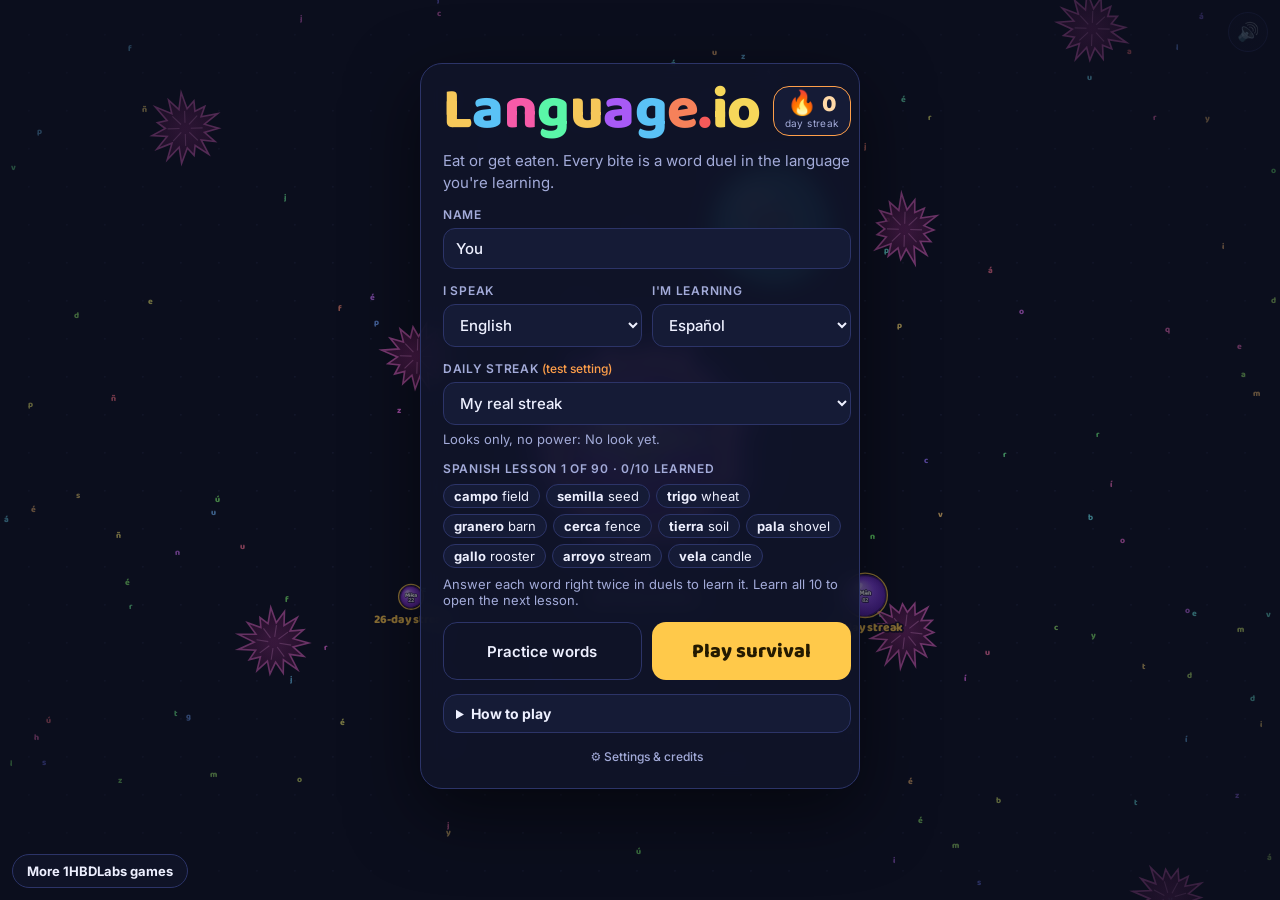
==== commit a912f7b9: "Language.io: boss music for smaller players, braver bots, credits screen, rules dropdown Music: "Eso" ====
--- a/language-io/index.html
+++ b/language-io/index.html
@@ -73,6 +73,16 @@
 .stat .v{font:800 26px var(--display);font-variant-numeric:tabular-nums;line-height:1.1}
 .btnrow{display:grid;grid-template-columns:1fr 1fr;gap:10px}
 
+.rules{background:var(--ink-2);border:1px solid var(--line);border-radius:14px;padding:10px 12px}
+.rules summary{cursor:pointer;font:700 14px var(--body);color:var(--text)}
+.rules[open] summary{margin-bottom:10px}
+.info-link{justify-self:center;background:none;border:0;color:var(--muted);font:500 12px var(--body);cursor:pointer;padding:2px 6px}
+.info-link:hover{color:var(--text)}
+.credits{display:grid;gap:8px;font-size:13px;line-height:1.45;color:var(--muted)}
+.credits h3{margin:0;font:800 16px var(--display);color:var(--text)}
+.credits p{margin:0}
+.credits b{color:var(--text)}
+.credits a{color:var(--bubble)}
 /* ---------- practice ---------- */
 .p-head{display:flex;justify-content:space-between;align-items:center;gap:12px}
 .p-title{font:800 30px var(--display);margin:0;line-height:1}
@@ -224,13 +234,17 @@
       <button class="btn-ghost" id="practiceBtn" type="button" data-i18n="practiceBtn">Practice words</button>
       <button class="btn-primary" id="playBtn" type="button" data-i18n="playBtn">Play survival</button>
     </div>
-    <ul class="how">
+    <details class="rules">
+      <summary data-i18n="howTo">How to play</summary>
+      <ul class="how">
       <li data-i18n="how1">Steer with your mouse or finger. Eat floating letters to grow.</li>
       <li style="--dot:var(--bubble)" data-i18n="how2">Bump any blob to start a one-word duel. Whoever answers first wins.</li>
       <li style="--dot:var(--ember)" data-i18n="how3">The winner takes up to their own size from the loser. Run out of size and you're eaten, so big blobs are deadly. Big losers barely get knocked back, so small blobs can hit them again.</li>
       <li style="--dot:var(--good)" data-i18n="how4">Blobs near you show what a duel is worth: green is what you'd win, red is what you'd lose.</li>
       <li style="--dot:var(--thorn)" data-i18n="how5">Small blobs can hide in thornbushes. A big blob can smash a bush to expose who's hiding, but it cracks open: it loses 20% of its size, slows down, and loses more in duels for a few seconds. Bushes grow back after 40 seconds.</li>
     </ul>
+    </details>
+    <button class="info-link" id="infoBtn" type="button">⚙ <span data-i18n="settingsCredits">Settings &amp; credits</span></button>
   </div>
 </div>
 
@@ -269,6 +283,20 @@
     <div class="more-head" data-i18n="moreHead">More games by 1HBDLabs</div>
     <div class="more-list" id="moreList"></div>
     <div class="more-foot"><a href="https://westautomotivellc.github.io/1hbdlabs-games/" target="_blank" rel="noopener" data-i18n="allGames">All games</a> · <a href="https://westautomotivellc.github.io/1hbdlabs-games/language-io/privacy/" target="_blank" rel="noopener" data-i18n="privacy">Privacy</a></div>
+  </div>
+</div>
+
+<div class="screen" id="info" hidden>
+  <div class="card">
+    <div class="p-head"><h2 class="p-title" data-i18n="settingsCredits">Settings &amp; credits</h2><button class="btn-ghost p-close" id="infoClose" type="button" data-i18n="back">Back</button></div>
+    <button class="btn-ghost" id="infoSound" type="button"></button>
+    <div class="credits">
+      <h3 data-i18n="credits">Credits</h3>
+      <p><b data-i18n="musicLabel">Boss music</b><br>"Esoteric Execution – Epic Dark and Horror Soundtrack" by <a href="https://pixabay.com/users/joelfazhari-16466931/" target="_blank" rel="noopener">Joel Fazhari</a>, from <a href="https://pixabay.com/music/mystery-esoteric-execution-epic-dark-and-horror-soundtrack-197591/" target="_blank" rel="noopener">Pixabay</a> (Pixabay Content License)</p>
+      <p><b data-i18n="wordsLabel">Word course</b><br><span data-i18n="wordsCredit">900-word course from The Last Translator by 1HBDLabs</span></p>
+      <p><b data-i18n="gameLabel">Game</b><br><span data-i18n="madeBy">Made by 1HBDLabs</span> · <a href="mailto:1HBDLabs@gmail.com">1HBDLabs@gmail.com</a></p>
+      <p><a href="https://westautomotivellc.github.io/1hbdlabs-games/language-io/privacy/" target="_blank" rel="noopener" data-i18n="privacy">Privacy</a></p>
+    </div>
   </div>
 </div>
 
@@ -1215,6 +1243,7 @@
     tagline: "Eat or get eaten. Every bite is a word duel in the language you're learning.",
     name: "Name", speak: "I speak", learning: "I'm learning", streak: "Daily streak", streakTest: "(test setting)",
     realStreak: "My real streak", streakWord: "day streak",
+    howTo: "How to play", settingsCredits: "Settings & credits", credits: "Credits", musicLabel: "Boss music", wordsLabel: "Word course", wordsCredit: "900-word course from The Last Translator by 1HBDLabs", gameLabel: "Game", madeBy: "Made by 1HBDLabs",
     days: "{n} days", looksOnly: "Looks only, no power: {x}.",
     noLook: "No look yet", goldRing: "Gold ring", blueFlame: "Blue flame", greenFlame: "Big green flame", purpleFlame: "Purple flame + boss music",
     lessonHead: "{lang} lesson {n} of {total} · {k}/{m} learned",
@@ -1256,6 +1285,7 @@
     tagline: "Come o te comen. Cada mordida es un duelo de palabras en el idioma que estás aprendiendo.",
     name: "Nombre", speak: "Hablo", learning: "Estoy aprendiendo", streak: "Racha diaria", streakTest: "(ajuste de prueba)",
     realStreak: "Mi racha real", streakWord: "días de racha",
+    howTo: "Cómo jugar", settingsCredits: "Ajustes y créditos", credits: "Créditos", musicLabel: "Música del jefe", wordsLabel: "Curso de palabras", wordsCredit: "Curso de 900 palabras de The Last Translator, de 1HBDLabs", gameLabel: "Juego", madeBy: "Hecho por 1HBDLabs",
     days: "{n} días", looksOnly: "Solo apariencia, sin poder: {x}.",
     noLook: "Sin apariencia aún", goldRing: "Anillo dorado", blueFlame: "Llama azul", greenFlame: "Gran llama verde", purpleFlame: "Llama morada + música de jefe",
     lessonHead: "{lang}: lección {n} de {total} · {k}/{m} aprendidas",
@@ -1297,6 +1327,7 @@
     tagline: "Mange ou fais-toi manger. Chaque bouchée est un duel de mots dans la langue que tu apprends.",
     name: "Nom", speak: "Je parle", learning: "J'apprends", streak: "Série quotidienne", streakTest: "(réglage de test)",
     realStreak: "Ma vraie série", streakWord: "jours de série",
+    howTo: "Comment jouer", settingsCredits: "Réglages et crédits", credits: "Crédits", musicLabel: "Musique du boss", wordsLabel: "Cours de mots", wordsCredit: "Cours de 900 mots tiré de The Last Translator, par 1HBDLabs", gameLabel: "Jeu", madeBy: "Créé par 1HBDLabs",
     days: "{n} jours", looksOnly: "Apparence seulement, aucun pouvoir : {x}.",
     noLook: "Pas encore d'apparence", goldRing: "Anneau doré", blueFlame: "Flamme bleue", greenFlame: "Grande flamme verte", purpleFlame: "Flamme violette + musique de boss",
     lessonHead: "{lang} : leçon {n} sur {total} · {k}/{m} appris",
@@ -1338,6 +1369,7 @@
     tagline: "먹거나 먹히거나. 한 입 한 입이 배우는 언어로 펼치는 단어 대결이에요.",
     name: "이름", speak: "내 언어", learning: "배우는 언어", streak: "연속 학습일", streakTest: "(테스트 설정)",
     realStreak: "내 실제 연속 기록", streakWord: "일 연속",
+    howTo: "게임 방법", settingsCredits: "설정 및 크레딧", credits: "크레딧", musicLabel: "보스 음악", wordsLabel: "단어 코스", wordsCredit: "1HBDLabs의 The Last Translator 900단어 코스", gameLabel: "게임", madeBy: "제작: 1HBDLabs",
     days: "{n}일", looksOnly: "외형만 바뀌고 능력은 없어요: {x}.",
     noLook: "아직 외형 없음", goldRing: "금색 고리", blueFlame: "파란 불꽃", greenFlame: "큰 초록 불꽃", purpleFlame: "보라 불꽃 + 보스 음악",
     lessonHead: "{lang} 레슨 {n}/{total} · {k}/{m}개 익힘",
@@ -1379,6 +1411,7 @@
     tagline: "Kumain o kainin. Bawat kagat ay word duel sa wikang pinag-aaralan mo.",
     name: "Pangalan", speak: "Wika ko", learning: "Pinag-aaralan ko", streak: "Araw-araw na streak", streakTest: "(test setting)",
     realStreak: "Totoong streak ko", streakWord: "araw na streak",
+    howTo: "Paano maglaro", settingsCredits: "Settings at credits", credits: "Credits", musicLabel: "Boss music", wordsLabel: "Kurso ng salita", wordsCredit: "900-salitang kurso mula sa The Last Translator ng 1HBDLabs", gameLabel: "Laro", madeBy: "Gawa ng 1HBDLabs",
     days: "{n} araw", looksOnly: "Itsura lang, walang dagdag na lakas: {x}.",
     noLook: "Wala pang itsura", goldRing: "Gintong singsing", blueFlame: "Asul na apoy", greenFlame: "Malaking berdeng apoy", purpleFlame: "Lilang apoy + boss music",
     lessonHead: "{lang} lesson {n} ng {total} · {k}/{m} natutunan",
@@ -1464,6 +1497,11 @@
 }
 // The test menu can preview a look; 'My real streak' (-1) uses the real count.
 const effStreak = () => settings.streak >= 0 ? settings.streak : realStreak();
+// In the phone app, send the streak to the home-screen widget.
+function reportStreak(){
+  const bridge = window.ReactNativeWebView; if (!bridge) return;
+  try { bridge.postMessage(JSON.stringify({type: 'streak', count: realStreak(), lastDay: readStreak().last, language: UI})); } catch (e) {}
+}
 let savedSettings = null;
 try { savedSettings = JSON.parse(localStorage.getItem('languageio-settings') || 'null'); } catch (e) {}
 if (savedSettings) Object.assign(settings, savedSettings);
@@ -1536,22 +1574,33 @@
 const reduceMotion = matchMedia('(prefers-reduced-motion: reduce)').matches;
 
 /* ================= audio ================= */
-let AC = null, master = null, bossGain = null, nextNote = 0, noteIdx = 0, lastPop = 0;
-const MOTIF = [110, 130.81, 123.47, 103.83, 110, 98, 103.83, 82.41];
+let AC = null, master = null, bossGain = null, lastPop = 0, musicLoading = false;
+// Threat music: "Esoteric Execution" by Joel Fazhari (Pixabay). Only a player who is smaller hears it, fading in
+// as a bigger blob closes in, and at full strength during a duel against a bigger blob.
+const MUSIC_URLS = ['boss-music.mp3', 'https://westautomotivellc.github.io/1hbdlabs-games/language-io/boss-music.mp3'];
 function initAudio(){
   if (AC) { if (AC.state === 'suspended') AC.resume(); return; }
   try {
     AC = new (window.AudioContext || window.webkitAudioContext)();
     master = AC.createGain(); master.gain.value = settings.muted ? 0 : 0.9; master.connect(AC.destination);
     bossGain = AC.createGain(); bossGain.gain.value = 0; bossGain.connect(master);
-    const lp = AC.createBiquadFilter(); lp.type = 'lowpass'; lp.frequency.value = 340; lp.Q.value = 7;
-    const mix = AC.createGain(); mix.gain.value = 0.28;
-    const pulse = AC.createGain(); pulse.gain.value = 0.6;
-    [[55,'sawtooth'],[77.78,'sawtooth'],[41.2,'sine']].forEach(([f,t]) => { const o = AC.createOscillator(); o.type = t; o.frequency.value = f; o.connect(mix); o.start(); });
-    mix.connect(lp); lp.connect(pulse); pulse.connect(bossGain);
-    const lfo = AC.createOscillator(); lfo.frequency.value = 1.15; const lg = AC.createGain(); lg.gain.value = 0.4; lfo.connect(lg); lg.connect(pulse.gain); lfo.start();
-    const lfo2 = AC.createOscillator(); lfo2.frequency.value = 0.07; const l2 = AC.createGain(); l2.gain.value = 160; lfo2.connect(l2); l2.connect(lp.frequency); lfo2.start();
+    loadMusic();
   } catch (e) { AC = null; }
+}
+async function loadMusic(){
+  if (musicLoading || !AC) return; musicLoading = true;
+  for (const url of MUSIC_URLS) {
+    try {
+      const res = await fetch(url);
+      if (!res.ok) continue;
+      const data = await res.arrayBuffer();
+      const buf = await new Promise((ok, bad) => AC.decodeAudioData(data, ok, bad));
+      const src = AC.createBufferSource(); src.buffer = buf; src.loop = true;
+      src.connect(bossGain); src.start();   // loops silently; the gain decides when it's heard
+      return;
+    } catch (e) { /* try the next copy */ }
+  }
+  musicLoading = false;
 }
 function tone(f, dur, type='sine', vol=0.15, slide=0, delay=0, dest){
   if (!AC || settings.muted) return;
@@ -1571,28 +1620,25 @@
   crack(){ tone(160,.28,'square',.09,.45); },
   pop(){ if (!AC) return; if (AC.currentTime - lastPop < 0.06) return; lastPop = AC.currentTime; tone(rand(720,900),.05,'sine',.04,1.4); },
 };
-let bossVol = 0;
+let bossVol = 0, threatIsBoss = false;
 function audioStep(){
-  let vol = 0;
+  let vol = 0; threatIsBoss = false;
   if (state === 'play' && player && !player.dead) {
+    const du = player.duel;
+    if (du) {
+      const opp = du.att === player ? du.def : du.att;
+      if (opp.mass > player.mass) { vol = 1; threatIsBoss = !!opp.boss; }
+    }
     for (const e of ents) {
-      if (e.streak >= 500 && !e.dead && e !== player) {
-        const d = Math.max(0, Math.hypot(e.x-player.x, e.y-player.y) - e.r - player.r);
-        const v = Math.pow(clamp(1 - d/1700, 0, 1), 1.6);
-        if (v > vol) vol = v;
-      }
+      if (e === player || e.dead || e.mass <= player.mass * 1.15) continue;
+      const d = Math.max(0, Math.hypot(e.x-player.x, e.y-player.y) - e.r - player.r);
+      const v = Math.pow(clamp(1 - d/900, 0, 1), 1.6);   // starts quietly about 900 away, loud when close
+      if (v > vol) { vol = v; threatIsBoss = !!e.boss; }
     }
   }
   bossVol += (vol - bossVol) * 0.05;
   if (!AC) return;
-  bossGain.gain.setTargetAtTime(settings.muted ? 0 : vol*0.6, AC.currentTime, 0.3);
-  if (vol > 0.02 && AC.currentTime >= nextNote) {
-    if (nextNote < AC.currentTime - 0.2) nextNote = AC.currentTime + 0.05;
-    const f = MOTIF[noteIdx++ % MOTIF.length];
-    tone(f, 1.1, 'triangle', 0.35, 0, nextNote - AC.currentTime, bossGain);
-    tone(f/2, 1.1, 'sine', 0.3, 0, nextNote - AC.currentTime, bossGain);
-    nextNote += 0.78;
-  }
+  bossGain.gain.setTargetAtTime(settings.muted ? 0 : vol*0.75, AC.currentTime, 0.6);
 }
 
 /* ================= world ================= */
@@ -1628,7 +1674,8 @@
 function randomBotMass(fresh){ const r = Math.random(); if (fresh) return r<.8 ? rand(12,40) : rand(60,180); return r<.6 ? rand(12,45) : r<.87 ? rand(60,260) : rand(300,800); }
 function makeBot(mass){
   return mkEnt({mass, name: pickName(), hue: Math.floor(rand(0,360)), streak: pickStreak(),
-    bot: {acc: rand(.55,.9), spd: rand(.8,1.2), aggr: rand(.3,1), careful: rand(.3,1), think: 0, tx: 0, ty: 0, wx: 0, wy: 0}});
+    bot: {acc: rand(.55,.9), spd: rand(.8,1.2), aggr: rand(.3,1), careful: rand(.3,1), think: 0, tx: 0, ty: 0, wx: 0, wy: 0,
+      brave: Math.random() < 0.5}});   // about half the bots hunt anyone, even bigger blobs; the rest play it safe
 }
 function makeBoss(){
   return mkEnt({mass: rand(900,1300), name: 'La Sombra', hue: 272, streak: 500, boss: true,
@@ -1695,7 +1742,7 @@
 
 function botThink(e, dt){
   const b = e.bot; b.think -= dt; if (b.think > 0) return; b.think = rand(.18, .35);
-  const view = 420 + e.r*2.2;
+  const view = (b.brave ? 620 : 420) + e.r*2.2;
   let threat = null, td = 1e9, prey = null, ps = 0;
   for (const o of ents) {
     if (o === e || o.dead) continue;
@@ -1704,10 +1751,12 @@
     const d = Math.hypot(dx, dy) - o.r - e.r;
     const free = !o.duel && !o.hidden && o.immune <= 0;
     // bold, accurate bots will poke a bigger blob to steal their own size from it
-    const bold = b.aggr > 0.85 && b.acc > 0.8 && o.mass < e.mass*4;
+    const bold = b.brave ? o.mass < e.mass*8 : (b.aggr > 0.85 && b.acc > 0.8 && o.mass < e.mass*4);
+    const lure = o.isPlayer ? (b.brave ? 2.5 : 1.3) : 1;   // the real player is the most interesting target
     if (o.r > e.r*1.1 && !bold && !o.duel && o.immune <= 0.5 && d < 220 + o.r && d < td) { td = d; threat = o; }
-    if (free && e.r > o.r*1.1) { const s = o.mass/(d+80); if (s > ps) { ps = s; prey = o; } }
-    else if (free && bold && o.r > e.r*1.1) { const s = e.mass*0.6/(d+80); if (s > ps) { ps = s; prey = o; } }
+    if (free && e.r > o.r*1.1) { const s = o.mass/(d+80)*lure; if (s > ps) { ps = s; prey = o; } }
+    else if (free && bold && o.r > e.r*1.1) { const s = e.mass*0.6/(d+80)*lure; if (s > ps) { ps = s; prey = o; } }
+    else if (free && b.brave && o.isPlayer) { const s = e.mass*0.5/(d+80)*lure; if (s > ps) { ps = s; prey = o; } }
   }
   if (threat && e.hidden) { b.tx = e.x; b.ty = e.y; return; }
   if (threat) {
@@ -1728,7 +1777,7 @@
       if (hider && (!prey || hider.mass > prey.mass)) { b.smash = k; b.tx = k.x; b.ty = k.y; return; }
     }
   }
-  if (prey && Math.random() < b.aggr + 0.2) { b.tx = prey.x + prey.vx*0.3; b.ty = prey.y + prey.vy*0.3; return; }
+  if (prey && (b.brave || Math.random() < b.aggr + 0.2)) { b.tx = prey.x + prey.vx*0.3; b.ty = prey.y + prey.vy*0.3; return; }
   if (e.r < 140) {
     let pp = null, pd = 1e9;
     for (const p of pellets) { const dx = p.x-e.x, dy = p.y-e.y; if (Math.abs(dx) > 450 || Math.abs(dy) > 450) continue; const d = dx*dx+dy*dy; if (d < pd) { pd = d; pp = p; } }
@@ -2229,7 +2278,7 @@
   }
   if (bossVol > 0.02) {
     const g = ctx.createRadialGradient(W/2, H/2, Math.min(W, H)*.3, W/2, H/2, Math.max(W, H)*.75);
-    g.addColorStop(0, 'rgba(60,0,90,0)'); g.addColorStop(1, `rgba(60,0,90,${bossVol*.65})`);
+    g.addColorStop(0, 'rgba(60,0,90,0)'); g.addColorStop(1, `rgba(60,0,90,${bossVol*.45})`);
     ctx.fillStyle = g; ctx.fillRect(0, 0, W, H);
   }
 }
@@ -2305,7 +2354,7 @@
     $('hudSize').textContent = Math.round(player.mass);
     $('hudStreak').textContent = `🔥 ${effStreak()}`; $('hudStreak').title = t('streakDays', {n: effStreak()});
   }
-  $('bossTag').hidden = !(playing && bossVol > 0.25);
+  $('bossTag').hidden = !(playing && bossVol > 0.25 && threatIsBoss);
   if (state !== 'menu') {
     const sorted = ents.slice().sort((a, b) => b.mass - a.mass);
     const rows = sorted.slice(0, 8).map((e, i) => `<div class="row${e === player ? ' me' : ''}"><span>${i+1}</span><span class="n">${esc(e.name)}</span><span>${Math.round(e.mass)}</span></div>`);
@@ -2335,7 +2384,7 @@
   }
   const learn = $('learnIn').value, speak = $('speakIn').value;
   // "I speak" is also the interface language
-  if (UI !== speak) { UI = speak; applyUI(); setMuteLabel(); buildMoreGames(); }
+  if (UI !== speak) { UI = speak; applyUI(); setMuteLabel(); buildMoreGames(); reportStreak(); }
   { const sv = +$('streakIn').value, shown = sv >= 0 ? sv : realStreak();
     $('streakNote').textContent = t('looksOnly', {x: streakLabel(shown)});
     $('streakBadge').innerHTML = `<b>🔥 ${realStreak()}</b><small>${esc(t('streakWord'))}</small>`; }
@@ -2375,16 +2424,23 @@
   }).join('');
 }
 buildMoreGames();
+setTimeout(reportStreak, 500);
 $('moreBtn').addEventListener('click', () => {
   const open = $('morePanel').hidden; $('morePanel').hidden = !open; $('moreBtn').setAttribute('aria-expanded', String(open));
 });
 refreshStart();
 function syncLobbyCorner(){
-  const lobby = state !== 'play' && $('practice').hidden && $('adWait').hidden;
+  const lobby = state !== 'play' && $('practice').hidden && $('adWait').hidden && $('info').hidden;
   $('moreGames').hidden = !lobby;
   if (!lobby) { $('morePanel').hidden = true; $('moreBtn').setAttribute('aria-expanded', 'false'); }
 }
 setInterval(syncLobbyCorner, 250);
+
+/* ----- settings & credits ----- */
+function syncInfoSound(){ $('infoSound').textContent = (settings.muted ? '🔇 ' : '🔊 ') + (settings.muted ? t('soundOff') : t('soundOn')); }
+$('infoBtn').addEventListener('click', () => { syncInfoSound(); $('start').hidden = true; $('info').hidden = false; });
+$('infoClose').addEventListener('click', () => { $('info').hidden = true; $('start').hidden = false; });
+$('infoSound').addEventListener('click', () => { $('muteBtn').click(); syncInfoSound(); });
 
 /* ----- practice flashcards ----- */
 const pr = {deck: [], pos: 0, flipped: false, done: 0, total: 0, learn: 'es', speak: 'en'};
@@ -2452,7 +2508,7 @@
   if (learn === speak) { refreshStart(); return; }
   settings.name = ($('nameIn').value || 'You').trim().slice(0, 14) || 'You';
   settings.speak = speak; settings.learn = learn; settings.streak = +$('streakIn').value;
-  bumpStreak();
+  bumpStreak(); reportStreak();
   saveSettings(); loadProgress(); lastQ = -1; updateLessonPill();
   initAudio();
   if (adPending) return;
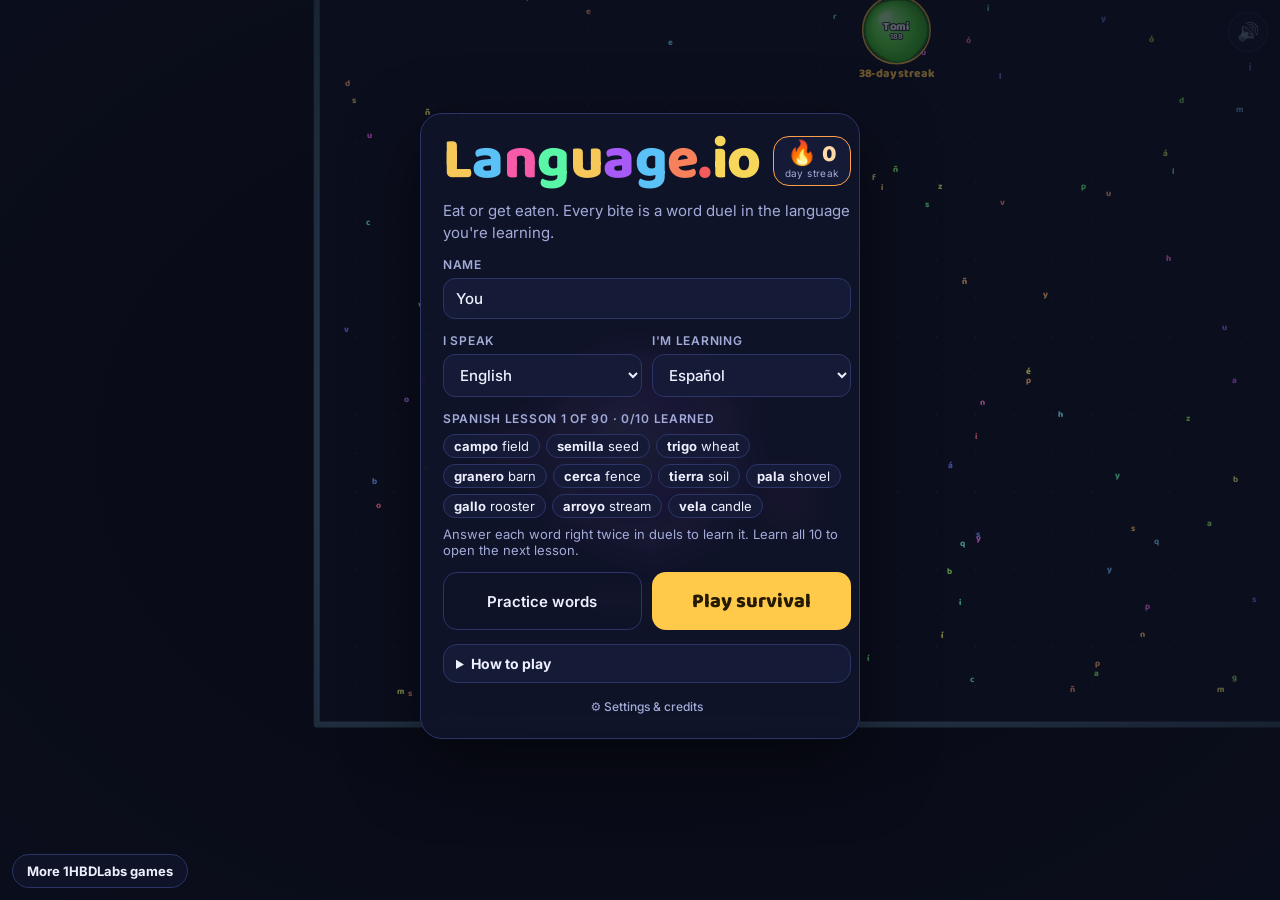
==== commit 965bd844: "Language.io: arena rounds with 45 bots, shrinking ring, dash, champion crown Co-Authored-By: Claude " ====
--- a/language-io/index.html
+++ b/language-io/index.html
@@ -123,6 +123,11 @@
 .hud{position:fixed;z-index:10}
 #hudL{top:calc(12px + env(safe-area-inset-top,0px));left:max(12px,env(safe-area-inset-left,0px));max-width:calc(100% - 84px);display:flex;gap:8px;flex-wrap:wrap;pointer-events:none}
 .pill.fire{border-color:#ff9f4a;color:#ffd9a8}
+.pill.ring{border-color:#ff5f77;color:#ffc2cc}
+#dashBtn{right:max(18px,env(safe-area-inset-right,0px));bottom:calc(22px + env(safe-area-inset-bottom,0px));width:72px;height:72px;border-radius:50%;border:2px solid var(--gold);background:conic-gradient(rgba(255,201,74,.85) var(--cd,360deg), rgba(16,20,42,.9) 0);display:grid;place-items:center;font-size:30px;cursor:pointer;touch-action:manipulation;-webkit-user-select:none;user-select:none}
+#dashBtn span{display:grid;place-items:center;width:58px;height:58px;border-radius:50%;background:var(--panel)}
+#dashBtn.cool{opacity:.7}
+.place{font:800 18px var(--display);color:var(--gold);letter-spacing:.04em}
 .pill{background:var(--panel);border:1px solid var(--line);border-radius:999px;padding:4px 12px;font:700 15px var(--display);white-space:nowrap}
 .pill .k{color:var(--muted);font-weight:600;margin-right:4px}
 #lb{top:calc(56px + env(safe-area-inset-top,0px));right:max(12px,env(safe-area-inset-right,0px));background:var(--panel);
@@ -173,7 +178,8 @@
 .d-status.good{color:var(--good)} .d-status.bad{color:var(--bad)}
 
 @media (max-width:560px){
-  #lb{min-width:0;font-size:11px;padding:6px 8px;top:calc(60px + env(safe-area-inset-top,0px));opacity:.85}
+  #lb{min-width:0;font-size:11px;padding:6px 8px;top:calc(100px + env(safe-area-inset-top,0px));opacity:.85}
+  #banner{top:calc(100px + env(safe-area-inset-top,0px));font-size:14px}
   #lb .row:nth-child(n+5){display:none}
   .pill{font-size:13px;padding:3px 10px}
   #lb .row:nth-child(n+6){display:none}
@@ -188,7 +194,10 @@
   <div class="pill"><span class="k" data-i18n="size">Size</span><span id="hudSize">20</span></div>
   <div class="pill fire" id="hudStreak"></div>
   <div class="pill" id="hudLesson"></div>
+  <div class="pill" id="hudAlive"></div>
+  <div class="pill ring" id="hudRing"></div>
 </div>
+<button class="hud" id="dashBtn" type="button" hidden aria-label="Dash"><span>⚡</span></button>
 <div class="hud" id="lb" hidden></div>
 <button class="hud" id="muteBtn" type="button" aria-label="Sound on">🔊</button>
 <div class="hud" id="banner" hidden></div>
@@ -220,7 +229,7 @@
       <div class="field"><label for="speakIn" data-i18n="speak">I speak</label><select id="speakIn"></select></div>
       <div class="field"><label for="learnIn" data-i18n="learning">I'm learning</label><select id="learnIn"></select></div>
     </div>
-    <div class="field">
+    <div class="field" hidden><!-- streak look preview, test builds only -->
       <label for="streakIn"><span data-i18n="streak">Daily streak</span> <span class="hint" data-i18n="streakTest">(test setting)</span></label>
       <select id="streakIn">
         <option value="-1" data-i18n="realStreak">My streak</option><option value="0" data-i18n="days" data-n="0">0 days</option><option value="10" data-i18n="days" data-n="10">10 days</option><option value="50" data-i18n="days" data-n="50">50 days</option>
@@ -240,6 +249,7 @@
       <li data-i18n="how1">Steer with your mouse or finger. Eat floating letters to grow.</li>
       <li style="--dot:var(--bubble)" data-i18n="how2">Bump any blob to start a one-word duel. Whoever answers first wins.</li>
       <li style="--dot:var(--ember)" data-i18n="how3">The winner takes up to their own size from the loser. Run out of size and you're eaten, so big blobs are deadly. Big losers barely get knocked back, so small blobs can hit them again.</li>
+      <li style="--dot:#ff5f77" data-i18n="how6">Each round is an arena.</li>
       <li style="--dot:var(--good)" data-i18n="how4">Blobs near you show what a duel is worth: green is what you'd win, red is what you'd lose.</li>
       <li style="--dot:var(--thorn)" data-i18n="how5">Small blobs can hide in thornbushes. A big blob can smash a bush to expose who's hiding, but it cracks open: it loses 20% of its size, slows down, and loses more in duels for a few seconds. Bushes grow back after 40 seconds.</li>
     </ul>
@@ -304,6 +314,7 @@
 
 <div class="screen" id="over" hidden>
   <div class="card">
+    <div class="place" id="overPlace"></div>
     <h2 class="logo" style="font-size:40px" id="overTitle">Eaten</h2>
     <p class="tag" id="overSub"></p>
     <div class="stats">
@@ -1277,7 +1288,8 @@
     unlocked: "Lesson {a} complete! Lesson {b} unlocked", notQuite: "Not quite. Waiting on your opponent…",
     youFirst: "You answered first!", oppFirst: "{name} answered first",
     timeUp: "Time's up. Nobody takes anything.", bothMissed: "Both missed. Nobody takes anything.",
-    startBanner: "Eat letters to grow. Bump smaller blobs to duel.",
+    startBanner: "Last blob standing wins. Stay inside the ring!",
+    ringClosing: "Ring closing!", ringWarn: "Get back inside the ring!", champion: "Champion!", champSub: "Last blob standing. Wins so far: {n}.", placeOf: "#{p} of {n}", outRing: "The ring got you.", dash: "Dash", how6: "Each round is an arena: the glowing ring shrinks, and anyone outside it shrinks too. Be the last blob standing. Tap ⚡ (or press Space) to dash forward.",
     eatYou: "EATS YOU", eatThem: "EAT +{n}", mins: "{m}m {s}s", secs: "{s}s",
     langs: {en: "English", es: "Spanish", fil: "Filipino", fr: "French", ko: "Korean"}
   },
@@ -1319,7 +1331,8 @@
     unlocked: "¡Lección {a} completada! Lección {b} desbloqueada", notQuite: "Casi. Esperando a tu rival…",
     youFirst: "¡Respondiste primero!", oppFirst: "{name} respondió primero",
     timeUp: "Se acabó el tiempo. Nadie se lleva nada.", bothMissed: "Los dos fallaron. Nadie se lleva nada.",
-    startBanner: "Come letras para crecer. Choca con blobs más pequeños para hacer duelos.",
+    startBanner: "Gana el último blob en pie. ¡Quédate dentro del anillo!",
+    ringClosing: "¡El anillo se cierra!", ringWarn: "¡Vuelve dentro del anillo!", champion: "¡Campeón!", champSub: "El último blob en pie. Victorias: {n}.", placeOf: "#{p} de {n}", outRing: "Te atrapó el anillo.", dash: "Impulso", how6: "Cada ronda es una arena: el anillo brillante se encoge y quien quede fuera también se encoge. Sé el último blob en pie. Toca ⚡ (o pulsa Espacio) para lanzarte hacia delante.",
     eatYou: "TE COME", eatThem: "COMER +{n}", mins: "{m} min {s} s", secs: "{s} s",
     langs: {en: "Inglés", es: "Español", fil: "Filipino", fr: "Francés", ko: "Coreano"}
   },
@@ -1361,7 +1374,8 @@
     unlocked: "Leçon {a} terminée ! Leçon {b} débloquée", notQuite: "Pas tout à fait. On attend ton adversaire…",
     youFirst: "Tu as répondu en premier !", oppFirst: "{name} a répondu en premier",
     timeUp: "Temps écoulé. Personne ne prend rien.", bothMissed: "Vous vous êtes trompés tous les deux. Personne ne prend rien.",
-    startBanner: "Mange des lettres pour grandir. Touche des blobs plus petits pour les défier.",
+    startBanner: "Le dernier blob debout gagne. Reste dans l'anneau !",
+    ringClosing: "L'anneau se resserre !", ringWarn: "Reviens dans l'anneau !", champion: "Champion !", champSub: "Dernier blob debout. Victoires : {n}.", placeOf: "#{p} sur {n}", outRing: "L'anneau t'a eu.", dash: "Élan", how6: "Chaque manche est une arène : l'anneau lumineux rétrécit, et ceux qui sont dehors rétrécissent aussi. Sois le dernier blob debout. Touche ⚡ (ou Espace) pour foncer.",
     eatYou: "TE MANGE", eatThem: "MANGER +{n}", mins: "{m} min {s} s", secs: "{s} s",
     langs: {en: "Anglais", es: "Espagnol", fil: "Filipino", fr: "Français", ko: "Coréen"}
   },
@@ -1403,7 +1417,8 @@
     unlocked: "레슨 {a} 완료! 레슨 {b} 열림", notQuite: "아쉬워요. 상대를 기다리는 중…",
     youFirst: "먼저 맞혔어요!", oppFirst: "{name}이(가) 먼저 맞혔어요",
     timeUp: "시간 끝. 아무도 가져가지 않아요.", bothMissed: "둘 다 틀렸어요. 아무도 가져가지 않아요.",
-    startBanner: "글자를 먹고 커지세요. 작은 블롭과 부딪혀 대결하세요.",
+    startBanner: "마지막까지 살아남는 블롭이 승리! 링 안에 머무세요!",
+    ringClosing: "링이 좁혀져요!", ringWarn: "링 안으로 돌아가세요!", champion: "챔피언!", champSub: "마지막까지 살아남았어요. 지금까지 {n}승.", placeOf: "{n}명 중 {p}위", outRing: "링에 잡혔어요.", dash: "돌진", how6: "매 라운드는 아레나예요. 빛나는 링이 줄어들고, 링 밖에 있으면 크기가 줄어요. 마지막까지 살아남으세요. ⚡를 탭하거나 스페이스를 누르면 앞으로 돌진해요.",
     eatYou: "먹혀요", eatThem: "먹기 +{n}", mins: "{m}분 {s}초", secs: "{s}초",
     langs: {en: "영어", es: "스페인어", fil: "필리핀어", fr: "프랑스어", ko: "한국어"}
   },
@@ -1445,7 +1460,8 @@
     unlocked: "Tapos na ang Lesson {a}! Bukas na ang Lesson {b}", notQuite: "Hindi pa tama. Hinihintay ang kalaban mo…",
     youFirst: "Ikaw ang naunang sumagot!", oppFirst: "Naunang sumagot si {name}",
     timeUp: "Ubos na ang oras. Walang kukunin.", bothMissed: "Parehong mali. Walang kukunin.",
-    startBanner: "Kumain ng letra para lumaki. Banggain ang mas maliliit na blob para mag-duel.",
+    startBanner: "Panalo ang huling blob na nakatayo. Manatili sa loob ng ring!",
+    ringClosing: "Sumisikip ang ring!", ringWarn: "Bumalik sa loob ng ring!", champion: "Kampeon!", champSub: "Huling blob na nakatayo. Panalo sa ngayon: {n}.", placeOf: "#{p} sa {n}", outRing: "Nahuli ka ng ring.", dash: "Dash", how6: "Bawat round ay arena: lumiliit ang kumikinang na ring, at lumiliit din ang sinumang nasa labas nito. Maging huling blob na nakatayo. I-tap ang ⚡ (o pindutin ang Space) para sumugod.",
     eatYou: "KAKAININ KA", eatThem: "KAININ +{n}", mins: "{m}m {s}s", secs: "{s}s",
     langs: {en: "Ingles", es: "Espanyol", fil: "Filipino", fr: "Pranses", ko: "Koreano"}
   }
@@ -1506,6 +1522,7 @@
 try { savedSettings = JSON.parse(localStorage.getItem('languageio-settings') || 'null'); } catch (e) {}
 if (savedSettings) Object.assign(settings, savedSettings);
 else { settings.speak = detectLang(); settings.learn = settings.speak === 'en' ? 'es' : 'en'; }
+settings.streak = -1;   // the real daily streak decides your look (the test preview menu is hidden)
 if (!LANGS[settings.speak]) settings.speak = 'en';
 if (!LANGS[settings.learn]) settings.learn = 'es';
 function saveSettings(){ try { localStorage.setItem('languageio-settings', JSON.stringify(settings)); } catch (e) {} }
@@ -1584,7 +1601,7 @@
     AC = new (window.AudioContext || window.webkitAudioContext)();
     master = AC.createGain(); master.gain.value = settings.muted ? 0 : 0.9; master.connect(AC.destination);
     bossGain = AC.createGain(); bossGain.gain.value = 0; bossGain.connect(master);
-    loadMusic();
+    if (!window.LANGUAGEIO_NATIVE_MUSIC) loadMusic();   // in the phone app the music plays natively
   } catch (e) { AC = null; }
 }
 async function loadMusic(){
@@ -1620,7 +1637,7 @@
   crack(){ tone(160,.28,'square',.09,.45); },
   pop(){ if (!AC) return; if (AC.currentTime - lastPop < 0.06) return; lastPop = AC.currentTime; tone(rand(720,900),.05,'sine',.04,1.4); },
 };
-let bossVol = 0, threatIsBoss = false;
+let bossVol = 0, threatIsBoss = false, lastMusicSent = -1, lastMusicAt = 0;
 function audioStep(){
   let vol = 0; threatIsBoss = false;
   if (state === 'play' && player && !player.dead) {
@@ -1632,22 +1649,68 @@
     for (const e of ents) {
       if (e === player || e.dead || e.mass <= player.mass * 1.15) continue;
       const d = Math.max(0, Math.hypot(e.x-player.x, e.y-player.y) - e.r - player.r);
-      const v = Math.pow(clamp(1 - d/900, 0, 1), 1.6);   // starts quietly about 900 away, loud when close
+      // Only once the bigger blob is close (about half a screen away): a whisper at first, loud right next to you.
+      const range = Math.min(520, 0.42 * Math.min(W, H) / cam.z + player.r);
+      if (d >= range) continue;
+      const near = 1 - d / range;
+      const v = 0.04 + 0.96 * Math.pow(near, 2.4);
       if (v > vol) { vol = v; threatIsBoss = !!e.boss; }
     }
   }
   bossVol += (vol - bossVol) * 0.05;
+  // Phone app: hand the volume to the app's own player (it plays even with the silent switch on).
+  if (window.LANGUAGEIO_NATIVE_MUSIC && window.ReactNativeWebView) {
+    const level = settings.muted ? 0 : Math.round(bossVol * 50) / 50;
+    const now = performance.now();
+    if (level !== lastMusicSent && (now - lastMusicAt > 150 || level === 0)) {
+      lastMusicSent = level; lastMusicAt = now;
+      try { window.ReactNativeWebView.postMessage(JSON.stringify({type: 'music', level})); } catch (e) {}
+    }
+  }
   if (!AC) return;
   bossGain.gain.setTargetAtTime(settings.muted ? 0 : vol*0.75, AC.currentTime, 0.6);
 }
 
 /* ================= world ================= */
-const WORLD = 4200, MIN_MASS = 12, BOT_COUNT = 26, PELLETS = 650, BUSH_R = 52, ROUND_TIME = 5;
+const WORLD = 4200, MIN_MASS = 12, BOT_COUNT = 26, PELLETS = 900, BUSH_R = 52, ROUND_TIME = 5;
 const radius = m => Math.sqrt(m) * 4.2;
-const NAMES = ['Luna','Mateo','Sofi','Bao','Kai','Nube','Pip','Rosa','Tito','Mika','Gus','Lola','Dani','Yuki','Omar','Inés','Remy','Paz','Teo','Coco','Nico','Vale','Sam','Juno','Ziggy','Bea','Fer','Min','Hana','Leo','Ari','Tomi'];
+const NAMES = ['Luna','Mateo','Sofi','Bao','Kai','Nube','Pip','Rosa','Tito','Mika','Gus','Lola','Dani','Yuki','Omar','Inés','Remy','Paz','Teo','Coco','Nico','Vale','Sam','Juno','Ziggy','Bea','Fer','Min','Hana','Leo','Ari','Tomi',
+  'Joon','Amara','Lucas','Chloé','Diego','Mei','Rafa','Zoe','Tala','Ikaika','Noor','Elio','Sora','Ana','Jae','Mila','Bruno','Lila','Oti','Pau','Rin','Kiko','Malia','Dex','Iris','Tavo','Nia','Ezra'];
 let ents = [], pellets = [], bushes = [], duels = [], parts = [], floats = [], regrow = [];
 let player = null, state = 'menu', T = 0, nextId = 1, respawnT = 0, bossT = 0;
 let stats = null, lastPlayerPos = {x: WORLD/2, y: WORLD/2};
+/* ----- arena: each round, a glowing ring shrinks in stages. Anyone outside it shrinks too.
+   No new bots join mid-round; the last blob standing wins. ----- */
+const ARENA_BOTS = 45;
+const RING_STAGES = [2980, 2250, 1650, 1150, 760, 440, 200];
+const RING_WAIT = 14, RING_SHRINK = 12;
+let arena = false;
+const ring = {cx: WORLD/2, cy: WORLD/2, r: RING_STAGES[0], from: RING_STAGES[0], to: RING_STAGES[0], stage: 0, phase: 'wait', t: RING_WAIT};
+function resetRing(){ Object.assign(ring, {r: RING_STAGES[0], from: RING_STAGES[0], to: RING_STAGES[1], stage: 0, phase: 'wait', t: RING_WAIT}); }
+function ringStep(dt){
+  ring.t -= dt;
+  if (ring.phase === 'wait' && ring.t <= 0 && ring.stage < RING_STAGES.length - 1) {
+    ring.phase = 'shrink'; ring.t = RING_SHRINK; ring.from = ring.r; ring.to = RING_STAGES[ring.stage + 1];
+    if (state === 'play') showBanner(t('ringClosing'), null);
+  } else if (ring.phase === 'shrink') {
+    const k = 1 - Math.max(0, ring.t) / RING_SHRINK;
+    ring.r = ring.from + (ring.to - ring.from) * (k*k*(3 - 2*k));
+    if (ring.t <= 0) { ring.stage++; ring.r = ring.to; ring.phase = 'wait'; ring.t = RING_WAIT; ring.to = RING_STAGES[Math.min(ring.stage + 1, RING_STAGES.length - 1)]; }
+  }
+  // outside the ring you shrink; run out and you're out
+  for (const e of ents) {
+    if (e.dead || e.duel) continue;
+    const out = Math.hypot(e.x - ring.cx, e.y - ring.cy) - ring.r;
+    e.outside = out > 0;
+    if (!e.outside) continue;
+    e.mass -= Math.max(2, e.mass * 0.07) * dt;
+    if (e.isPlayer && (!e.warnT || T > e.warnT)) { e.warnT = T + 4; showBanner(t('ringWarn'), false); }
+    if (e.mass < MIN_MASS) { e.ringOut = true; eliminate(e, null); }
+  }
+}
+const randInRing = (pad = 40) => { const a = Math.random()*Math.PI*2, d = Math.sqrt(Math.random()) * Math.max(60, ring.r - pad);
+  return {x: clamp(ring.cx + Math.cos(a)*d, 30, WORLD-30), y: clamp(ring.cy + Math.sin(a)*d, 30, WORLD-30)}; };
+const aliveCount = () => ents.filter(e => !e.dead).length;
 
 function pickName(){
   const taken = new Set(ents.map(e => e.name));
@@ -1684,10 +1747,12 @@
 function mkPellet(x, y, m=1){
   const L = LETTERS[settings.learn] || LETTERS.es;
   const h = Math.floor(rand(0,360));
-  return {x: x ?? rand(30, WORLD-30), y: y ?? rand(30, WORLD-30), vx: 0, vy: 0, m,
+  const at = (x == null && arena) ? randInRing() : null;
+  return {x: x ?? (at ? at.x : rand(30, WORLD-30)), y: y ?? (at ? at.y : rand(30, WORLD-30)), vx: 0, vy: 0, m,
     ch: L[Math.floor(Math.random()*L.length)], c: `hsl(${h},90%,70%)`, noEat: 0, noEatT: 0};
 }
-function buildWorld(){
+function buildWorld(isArena = false){
+  arena = isArena; resetRing();
   ents = []; pellets = []; bushes = []; duels = []; parts = []; floats = []; regrow = []; player = null; respawnT = 0; bossT = 0;
   for (let i=0; i<24; i++) {
     let x, y, ok, tries = 0;
@@ -1695,17 +1760,24 @@
     bushes.push({x, y, r: BUSH_R, seed: Math.random()*100, spikes: Array.from({length: 15}, () => rand(.86, 1.16))});
   }
   for (let i=0; i<PELLETS; i++) pellets.push(mkPellet());
-  for (let i=0; i<BOT_COUNT; i++) ents.push(makeBot(randomBotMass(false)));
-  ents.push(makeBoss());
+  if (arena) {
+    // a fair start: mostly small blobs, a few medium ones, and La Sombra as the round's boss
+    for (let i=0; i<ARENA_BOTS - 1; i++) ents.push(makeBot(i < 30 ? rand(16, 40) : rand(55, 110)));
+    const boss = makeBoss(); boss.mass = rand(220, 300); ents.push(boss);
+    for (const e of ents) { const p = randInRing(300); e.x = p.x; e.y = p.y; e.immune = 2; }
+  } else {
+    for (let i=0; i<BOT_COUNT; i++) ents.push(makeBot(randomBotMass(false)));
+    ents.push(makeBoss());
+  }
 }
 function spawnPlayer(){
-  player = mkEnt({isPlayer: true, mass: 20, name: settings.name || 'You', hue: 42, streak: effStreak(), immune: 3});
+  player = mkEnt({isPlayer: true, mass: 24, name: settings.name || 'You', hue: 42, streak: effStreak(), immune: 3, crown: lastRoundWon});
   for (let k=0; k<60; k++) {
     const x = rand(300, WORLD-300), y = rand(300, WORLD-300);
     if (ents.every(e => e.mass < 60 || Math.hypot(e.x-x, e.y-y) > 650)) { player.x = x; player.y = y; break; }
   }
   ents.push(player);
-  stats = {words: 0, duels: 0, peak: 20, start: T};
+  stats = {words: 0, duels: 0, peak: 24, start: T, field: aliveCount()};
 }
 
 /* ================= input ================= */
@@ -1731,18 +1803,53 @@
 const joyEnd = e => { if (e.pointerType !== 'mouse' && e.pointerId === joy.id) joy.on = false; };
 cv.addEventListener('pointerup', joyEnd);
 cv.addEventListener('pointercancel', joyEnd);
-addEventListener('keydown', e => { if (e.key >= '1' && e.key <= '4') answer(+e.key - 1); });
+addEventListener('keydown', e => {
+  if (e.key >= '1' && e.key <= '4') answer(+e.key - 1);
+  if (e.key === ' ' && state === 'play' && player && !player.duel && e.target === document.body) { e.preventDefault(); playerDash(); }
+});
 
 let W = 0, H = 0, DPR = 1;
 function resize(){ DPR = Math.min(2, devicePixelRatio || 1); W = innerWidth; H = innerHeight; cv.width = W*DPR; cv.height = H*DPR; cv.style.width = W+'px'; cv.style.height = H+'px'; }
 addEventListener('resize', resize); resize();
 
 /* ================= simulation ================= */
-function speedOf(e){ return 400*Math.pow(e.mass, -0.27) * (e.slow>0 ? 0.45 : 1) * (e.burst>0 ? 1.9 : 1); }
+function speedOf(e){ return 400*Math.pow(e.mass, -0.27) * (e.slow>0 ? 0.45 : 1) * (e.burst>0 ? 1.9 : 1) * (e.dash>0 ? 2.9 : 1); }
+/* ----- dash: a short burst forward. Costs a little size, then needs a few seconds to recharge. ----- */
+const DASH_TIME = 0.32, DASH_COOLDOWN = 2.6;
+function tryDash(e, dx, dy){
+  if (!e || e.dead || e.duel || (e.dashCd || 0) > 0 || e.mass < MIN_MASS + 6) return false;
+  const n = Math.hypot(dx, dy); if (n < 0.01) return false;
+  e.dashDx = dx/n; e.dashDy = dy/n; e.dash = DASH_TIME; e.dashCd = DASH_COOLDOWN;
+  e.mass -= Math.max(1, e.mass * 0.04);
+  burst(e.x - e.dashDx*e.r, e.y - e.dashDy*e.r, e.r*0.3, `hsl(${e.hue},90%,70%)`, 10);
+  if (e.isPlayer) tone(520, .12, 'triangle', .08, 1.8);
+  return true;
+}
+function playerDash(){
+  if (state !== 'play' || !player) return;
+  let dx = 0, dy = 0;
+  if (joy.used) { dx = joy.dx; dy = joy.dy; }
+  else { dx = mouse.x - W/2; dy = mouse.y - H/2; }
+  if (Math.hypot(dx, dy) < 0.01) { dx = player.vx; dy = player.vy; }
+  tryDash(player, dx, dy);
+}
 
 function botThink(e, dt){
   const b = e.bot; b.think -= dt; if (b.think > 0) return; b.think = rand(.18, .35);
   const view = (b.brave ? 620 : 420) + e.r*2.2;
+  // Survive the ring first: head inward before it closes, and dash back in if caught outside.
+  let safeR = WORLD;
+  if (arena) {
+    safeR = (ring.phase === 'shrink' || ring.t < 7) ? Math.min(ring.r, ring.to) : ring.r;
+    const ox = e.x - ring.cx, oy = e.y - ring.cy, od = Math.hypot(ox, oy) || 1;
+    if (od > safeR - e.r - 180) {
+      const goal = Math.max(0, safeR * 0.45);
+      b.tx = ring.cx + ox/od*goal; b.ty = ring.cy + oy/od*goal;
+      if (e.outside || od > ring.r - e.r) tryDash(e, -ox, -oy);
+      return;
+    }
+  }
+  const inSafe = (x, y, pad = 0) => !arena || Math.hypot(x - ring.cx, y - ring.cy) < safeR - pad;
   let threat = null, td = 1e9, prey = null, ps = 0;
   for (const o of ents) {
     if (o === e || o.dead) continue;
@@ -1751,9 +1858,9 @@
     const d = Math.hypot(dx, dy) - o.r - e.r;
     const free = !o.duel && !o.hidden && o.immune <= 0;
     // bold, accurate bots will poke a bigger blob to steal their own size from it
-    const bold = b.brave ? o.mass < e.mass*8 : (b.aggr > 0.85 && b.acc > 0.8 && o.mass < e.mass*4);
+    const bold = b.brave ? (o.mass < e.mass*4 && b.acc > 0.7) : (b.aggr > 0.85 && b.acc > 0.8 && o.mass < e.mass*3);
     const lure = o.isPlayer ? (b.brave ? 2.5 : 1.3) : 1;   // the real player is the most interesting target
-    if (o.r > e.r*1.1 && !bold && !o.duel && o.immune <= 0.5 && d < 220 + o.r && d < td) { td = d; threat = o; }
+    if (o.r > e.r*1.1 && !bold && !o.duel && o.immune <= 0.5 && d < (b.brave ? 260 : 380) + o.r && d < td) { td = d; threat = o; }
     if (free && e.r > o.r*1.1) { const s = o.mass/(d+80)*lure; if (s > ps) { ps = s; prey = o; } }
     else if (free && bold && o.r > e.r*1.1) { const s = e.mass*0.6/(d+80)*lure; if (s > ps) { ps = s; prey = o; } }
     else if (free && b.brave && o.isPlayer) { const s = e.mass*0.5/(d+80)*lure; if (s > ps) { ps = s; prey = o; } }
@@ -1762,11 +1869,16 @@
   if (threat) {
     if (e.r < BUSH_R*0.95) {
       let best = null, bd = 1e9;
-      for (const k of bushes) { const d = Math.hypot(k.x-e.x, k.y-e.y); if (d < bd) { bd = d; best = k; } }
-      if (best && bd < 450) { b.tx = best.x; b.ty = best.y; return; }
+      for (const k of bushes) { if ((k.grow ?? 1) < 1 || !inSafe(k.x, k.y, 120)) continue; const d = Math.hypot(k.x-e.x, k.y-e.y); if (d < bd) { bd = d; best = k; } }
+      if (best && bd < 520) { b.tx = best.x; b.ty = best.y; if (td < 150) tryDash(e, best.x - e.x, best.y - e.y); return; }
     }
-    const dx = e.x-threat.x, dy = e.y-threat.y, d = Math.hypot(dx, dy) || 1;
-    b.tx = e.x + dx/d*300; b.ty = e.y + dy/d*300; return;
+    let dx = e.x-threat.x, dy = e.y-threat.y; const d = Math.hypot(dx, dy) || 1; dx /= d; dy /= d;
+    // don't flee out of the ring: bend the escape toward the middle when near the edge
+    if (arena) { const ox = ring.cx - e.x, oy = ring.cy - e.y, od = Math.hypot(ox, oy) || 1, edgeW = clamp((od - safeR*0.55) / (safeR*0.45), 0, 1);
+      dx += ox/od*edgeW*1.2; dy += oy/od*edgeW*1.2; const n = Math.hypot(dx, dy) || 1; dx /= n; dy /= n; }
+    b.tx = e.x + dx*300; b.ty = e.y + dy*300;
+    if (td < 150 && Math.random() < 0.6) tryDash(e, dx, dy);
+    return;
   }
   // bold big bots will ram a bush to flush out a juicy blob hiding in it
   b.smash = null;
@@ -1777,13 +1889,21 @@
       if (hider && (!prey || hider.mass > prey.mass)) { b.smash = k; b.tx = k.x; b.ty = k.y; return; }
     }
   }
-  if (prey && (b.brave || Math.random() < b.aggr + 0.2)) { b.tx = prey.x + prey.vx*0.3; b.ty = prey.y + prey.vy*0.3; return; }
+  if (prey && (b.brave || Math.random() < b.aggr + 0.2)) {
+    b.tx = prey.x + prey.vx*0.3; b.ty = prey.y + prey.vy*0.3;
+    const gap = Math.hypot(prey.x - e.x, prey.y - e.y) - prey.r - e.r;
+    if (gap < 220 && gap > 30 && Math.random() < (b.brave ? 0.35 : 0.15)) tryDash(e, prey.x - e.x, prey.y - e.y);
+    return;
+  }
   if (e.r < 140) {
     let pp = null, pd = 1e9;
-    for (const p of pellets) { const dx = p.x-e.x, dy = p.y-e.y; if (Math.abs(dx) > 450 || Math.abs(dy) > 450) continue; const d = dx*dx+dy*dy; if (d < pd) { pd = d; pp = p; } }
+    for (const p of pellets) { const dx = p.x-e.x, dy = p.y-e.y; if (Math.abs(dx) > 450 || Math.abs(dy) > 450) continue; const d = dx*dx+dy*dy; if (d < pd && inSafe(p.x, p.y, e.r + 60)) { pd = d; pp = p; } }
     if (pp) { b.tx = pp.x; b.ty = pp.y; return; }
   }
-  if (!b.wx || Math.hypot(b.wx-e.x, b.wy-e.y) < 80 || Math.random() < 0.02) { b.wx = rand(200, WORLD-200); b.wy = rand(200, WORLD-200); }
+  if (!b.wx || Math.hypot(b.wx-e.x, b.wy-e.y) < 80 || Math.random() < 0.02 || !inSafe(b.wx, b.wy, 150)) {
+    if (arena) { const q = randInRing(Math.max(150, ring.r - safeR*0.8)); b.wx = q.x; b.wy = q.y; }
+    else { b.wx = rand(200, WORLD-200); b.wy = rand(200, WORLD-200); }
+  }
   b.tx = b.wx; b.ty = b.wy;
 }
 
@@ -1813,7 +1933,13 @@
         const n = Math.hypot(dx, dy); if (n > 0) { dx /= n; dy /= n; }
       }
     }
-    const sp = speedOf(e)*thr, k = Math.min(1, dt*7);
+    if (e.dash > 0) { dx = e.dashDx; dy = e.dashDy; thr = 1; }
+    // in an arena round, bots steer back inside a closing ring
+    if (arena && !e.isPlayer) {
+      const ox = e.x - ring.cx, oy = e.y - ring.cy, od = Math.hypot(ox, oy), edge = ring.r - e.r - 140;
+      if (od > edge && od > 1) { const w = clamp((od - edge)/160, 0, 1.5); dx -= ox/od*w*1.6; dy -= oy/od*w*1.6; const n = Math.hypot(dx, dy) || 1; dx /= n; dy /= n; thr = 1; }
+    }
+    const sp = speedOf(e)*thr, k = e.dash > 0 ? 1 : Math.min(1, dt*7);
     e.vx += (dx*sp - e.vx)*k; e.vy += (dy*sp - e.vy)*k;
     e.x = clamp(e.x + e.vx*dt, e.r*0.5, WORLD - e.r*0.5);
     e.y = clamp(e.y + e.vy*dt, e.r*0.5, WORLD - e.r*0.5);
@@ -2064,6 +2190,8 @@
     if (e.cracked > 0) e.cracked -= dt;
     if (e.slow > 0) e.slow -= dt;
     if (e.bushCd > 0) e.bushCd -= dt;
+    if (e.dash > 0) e.dash -= dt;
+    if (e.dashCd > 0) e.dashCd -= dt;
     if (e.revenge && T > e.revenge.until) e.revenge = null;
   }
   moveStep(dt);
@@ -2073,10 +2201,15 @@
   for (const du of duels.slice()) duelStep(du, dt);
   bubblePush(dt);
   for (const e of ents) if (!e.duel && e.mass > 150) e.mass -= (e.mass - 150)*0.0035*dt;
+  if (arena) ringStep(dt);
   ents = ents.filter(e => !e.dead);
-  // respawn
-  if (ents.filter(e => e.bot && !e.boss).length < BOT_COUNT) { respawnT -= dt; if (respawnT <= 0) { ents.push(makeBot(randomBotMass(true))); respawnT = rand(1, 3); } }
-  if (!ents.some(e => e.boss)) { bossT += dt; if (bossT > 45) { ents.push(makeBoss()); bossT = 0; } }
+  if (arena) {
+    if (state === 'play' && player && !player.dead && ents.length === 1) victory();
+  } else {
+    // menu backdrop: keep the world busy
+    if (ents.filter(e => e.bot && !e.boss).length < BOT_COUNT) { respawnT -= dt; if (respawnT <= 0) { ents.push(makeBot(randomBotMass(true))); respawnT = rand(1, 3); } }
+    if (!ents.some(e => e.boss)) { bossT += dt; if (bossT > 45) { ents.push(makeBoss()); bossT = 0; } }
+  }
   // fx
   for (const p of parts) { p.x += p.vx*dt; p.y += p.vy*dt; p.vx *= 0.94; p.vy *= 0.94; p.life -= dt; }
   parts = parts.filter(p => p.life > 0);
@@ -2084,6 +2217,10 @@
   floats = floats.filter(f => f.life > 0);
   if (player && !player.dead) { lastPlayerPos.x = player.x; lastPlayerPos.y = player.y; if (stats) stats.peak = Math.max(stats.peak, player.mass); }
   camStep(dt);
+  if (player && state === 'play') {
+    const cd = Math.max(0, player.dashCd || 0), deg = 360 * (1 - cd / DASH_COOLDOWN);
+    const btn = $('dashBtn'); btn.style.setProperty('--cd', deg + 'deg'); btn.classList.toggle('cool', cd > 0);
+  }
   audioStep();
   hudT -= dt; if (hudT <= 0) { hudT = 0.2; updateHUD(); }
 }
@@ -2124,6 +2261,7 @@
     ctx.save(); ctx.setLineDash([8, 8]); ctx.lineDashOffset = -T*40; ctx.strokeStyle = 'rgba(255,255,255,.55)'; ctx.lineWidth = 2/cam.z;
     ctx.beginPath(); ctx.arc(e.x, e.y, r + 8, 0, Math.PI*2); ctx.stroke(); ctx.restore();
   }
+  if (e.crown) drawCrown(e);
   if (e.noLabel) return;
   const fs = Math.max(11, r*.36);
   ctx.font = `800 ${fs}px "Baloo 2", sans-serif`; ctx.textAlign = 'center'; ctx.textBaseline = 'middle';
@@ -2161,6 +2299,14 @@
   ctx.strokeText(g, x0, y); ctx.fillStyle = '#46e09a'; ctx.fillText(g, x0, y);
   ctx.strokeText(l, x0 + gw + gap, y); ctx.fillStyle = '#ff5f77'; ctx.fillText(l, x0 + gw + gap, y);
   ctx.textAlign = 'center';
+}
+// last round's champion wears a crown
+function drawCrown(e){
+  const w = Math.max(18, e.r*.75), h = w*.55, x = e.x - w/2, y = e.y - e.r - h*.55;
+  ctx.beginPath();
+  ctx.moveTo(x, y + h); ctx.lineTo(x, y + h*.3); ctx.lineTo(x + w*.25, y + h*.62); ctx.lineTo(x + w*.5, y);
+  ctx.lineTo(x + w*.75, y + h*.62); ctx.lineTo(x + w, y + h*.3); ctx.lineTo(x + w, y + h); ctx.closePath();
+  ctx.fillStyle = '#ffc94a'; ctx.fill(); ctx.lineWidth = Math.max(1.5, w*.06); ctx.strokeStyle = '#8a5a00'; ctx.stroke();
 }
 function drawFlame(e){
   const tier = e.streak >= 500 ? 3 : e.streak >= 100 ? 2 : 1;
@@ -2232,6 +2378,21 @@
     for (let y = Math.max(S, Math.floor(top/S)*S); y <= Math.min(WORLD - S, bottom); y += S) ctx.fillRect(x - 1.5, y - 1.5, 3, 3);
   ctx.lineWidth = 6/z; ctx.strokeStyle = 'rgba(143,220,255,.35)'; ctx.strokeRect(0, 0, WORLD, WORLD);
   const inView = (x, y, r) => x + r > left && x - r < right && y + r > top && y - r < bottom;
+  if (arena) {
+    // dim everything outside the ring, then draw its glowing edge (and where it will close to next)
+    ctx.save();
+    ctx.beginPath(); ctx.rect(left - 50, top - 50, right - left + 100, bottom - top + 100);
+    ctx.arc(ring.cx, ring.cy, ring.r, 0, Math.PI*2, true);
+    ctx.fillStyle = 'rgba(150,20,55,.28)'; ctx.fill('evenodd');
+    ctx.beginPath(); ctx.arc(ring.cx, ring.cy, ring.r, 0, Math.PI*2);
+    ctx.lineWidth = 10/z; ctx.strokeStyle = `rgba(255,95,119,${ring.phase === 'shrink' ? .95 : .7})`; ctx.stroke();
+    ctx.lineWidth = 3/z; ctx.strokeStyle = 'rgba(255,220,230,.8)'; ctx.stroke();
+    if (ring.phase === 'wait' && ring.stage < RING_STAGES.length - 1) {
+      ctx.setLineDash([18/z, 14/z]); ctx.lineWidth = 3/z; ctx.strokeStyle = 'rgba(255,255,255,.28)';
+      ctx.beginPath(); ctx.arc(ring.cx, ring.cy, ring.to, 0, Math.PI*2); ctx.stroke(); ctx.setLineDash([]);
+    }
+    ctx.restore();
+  }
 
   ctx.textAlign = 'center'; ctx.textBaseline = 'middle';
   ctx.font = '800 16px "Baloo 2", sans-serif';
@@ -2350,8 +2511,11 @@
 function updateHUD(){
   const playing = state === 'play' && player && !player.dead;
   $('hudL').hidden = !playing; $('lb').hidden = state === 'menu';
+  $('dashBtn').hidden = !playing || !!player.duel;
   if (playing) {
     $('hudSize').textContent = Math.round(player.mass);
+    $('hudAlive').textContent = `👥 ${aliveCount()}`;
+    $('hudRing').textContent = ring.phase === 'shrink' ? `⭕ ${t('ringClosing').replace(/[!¡！]/g, '')}` : (ring.stage >= RING_STAGES.length - 1 ? '⭕' : `⭕ ${Math.ceil(ring.t)}s`);
     $('hudStreak').textContent = `🔥 ${effStreak()}`; $('hudStreak').title = t('streakDays', {n: effStreak()});
   }
   $('bossTag').hidden = !(playing && bossVol > 0.25 && threatIsBoss);
@@ -2507,8 +2671,7 @@
   const learn = $('learnIn').value, speak = $('speakIn').value;
   if (learn === speak) { refreshStart(); return; }
   settings.name = ($('nameIn').value || 'You').trim().slice(0, 14) || 'You';
-  settings.speak = speak; settings.learn = learn; settings.streak = +$('streakIn').value;
-  bumpStreak(); reportStreak();
+  settings.speak = speak; settings.learn = learn; settings.streak = -1;
   saveSettings(); loadProgress(); lastQ = -1; updateLessonPill();
   initAudio();
   if (adPending) return;
@@ -2531,26 +2694,46 @@
   });
 }
 function beginRound(){
-  buildWorld(); spawnPlayer();
+  buildWorld(true); spawnPlayer();
   mouse.active = false; joy.on = false; joy.used = false; joy.thr = 0;
   state = 'play';
   $('start').hidden = true; $('over').hidden = true; $('duel').hidden = true;
   showBanner(t('startBanner'), true);
 }
+$('dashBtn').addEventListener('pointerdown', e => { e.preventDefault(); e.stopPropagation(); playerDash(); });
 $('playBtn').addEventListener('click', startGame);
 $('againBtn').addEventListener('click', startGame);
-$('menuBtn').addEventListener('click', () => { $('over').hidden = true; $('start').hidden = false; state = 'menu'; });
+$('menuBtn').addEventListener('click', () => { $('over').hidden = true; $('start').hidden = false; state = 'menu'; buildWorld(false); });
 $('nameIn').addEventListener('keydown', e => { if (e.key === 'Enter') startGame(); });
 
-function gameOver(killer){
-  state = 'over';
-  closeDuelUI(); sfx.lose();
+let lastRoundWon = false;
+function winsSoFar(){ try { return +(localStorage.getItem('languageio-wins') || 0); } catch (e) { return 0; } }
+// The daily streak counts any finished round, win or lose; lessons move on by learning words in duels.
+function finishRound(){ bumpStreak(); reportStreak(); }
+function showResults(){
   const secs = Math.round(T - stats.start);
-  $('overTitle').textContent = killer ? t('eatenBy', {name: killer.name}) : t('eaten');
-  $('overSub').textContent = killer && killer.boss ? t('overBoss') : t('overSub');
   $('sPeak').textContent = Math.round(stats.peak); $('sWords').textContent = stats.words; $('sDuels').textContent = stats.duels;
   $('sTime').textContent = secs >= 60 ? t('mins', {m: Math.floor(secs/60), s: secs%60}) : t('secs', {s: secs});
   setTimeout(() => { if (state === 'over') $('over').hidden = false; }, 900);
+}
+function victory(){
+  state = 'over'; lastRoundWon = true;
+  closeDuelUI(); sfx.win(); finishRound();
+  let wins = winsSoFar() + 1; try { localStorage.setItem('languageio-wins', String(wins)); } catch (e) {}
+  burst(player.x, player.y, player.r*1.5, '#ffc94a', 60);
+  $('overPlace').textContent = t('placeOf', {p: 1, n: stats.field});
+  $('overTitle').textContent = t('champion');
+  $('overSub').textContent = t('champSub', {n: wins});
+  showResults();
+}
+function gameOver(killer){
+  state = 'over'; lastRoundWon = false;
+  closeDuelUI(); sfx.lose(); finishRound();
+  const place = ents.filter(e => !e.dead && !e.isPlayer).length + 1;
+  $('overPlace').textContent = t('placeOf', {p: place, n: stats.field});
+  $('overTitle').textContent = killer ? t('eatenBy', {name: killer.name}) : (player && player.ringOut ? t('outRing') : t('eaten'));
+  $('overSub').textContent = killer && killer.boss ? t('overBoss') : t('overSub');
+  showResults();
 }
 
 function setMuteLabel(){ $('muteBtn').textContent = settings.muted ? '🔇' : '🔊'; $('muteBtn').setAttribute('aria-label', settings.muted ? t('soundOff') : t('soundOn')); }
